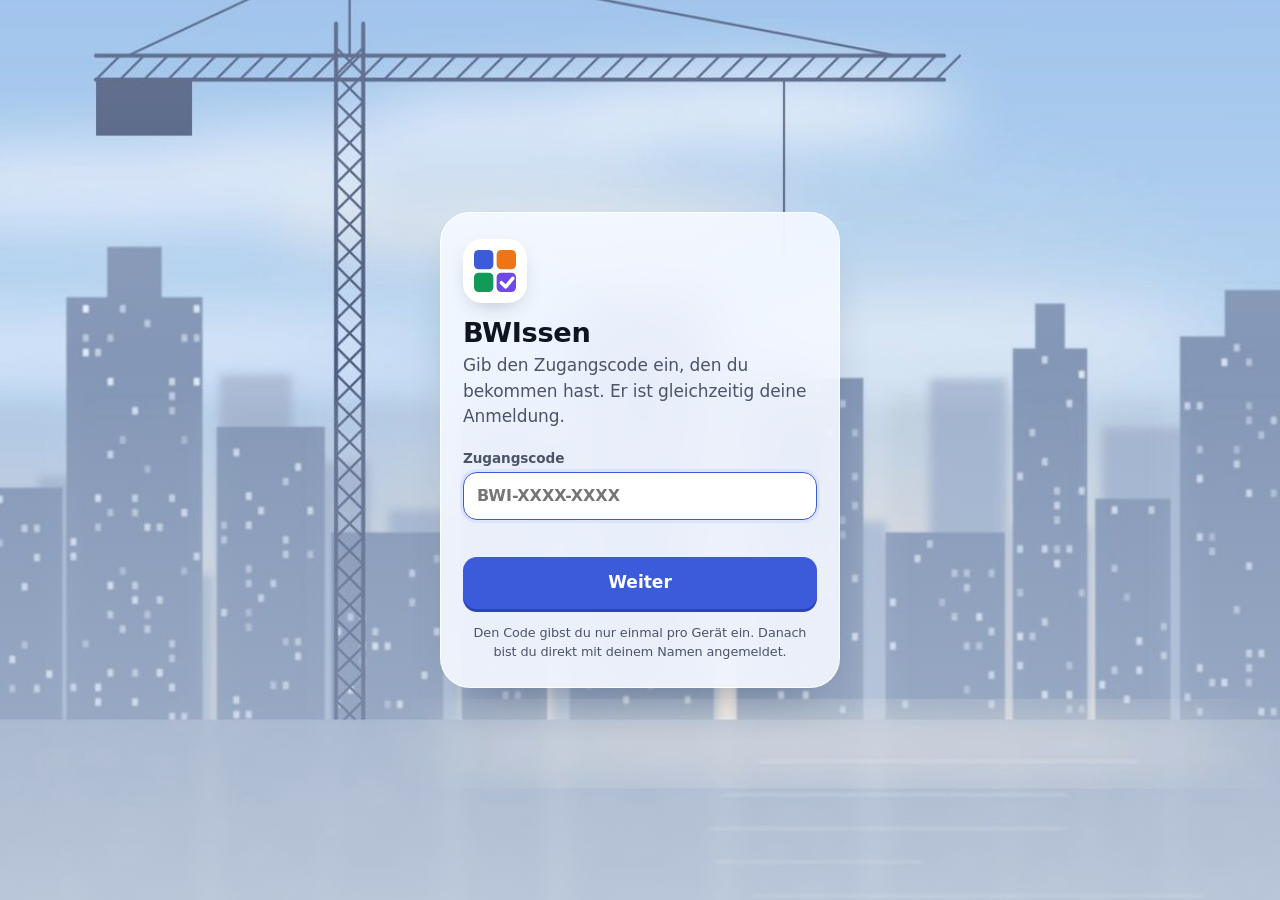
==== index.html @ 4d735c04 "Fächer zoomen beim Antippen aus der Kachel auf, wie eine iPhone-App Co-Authored-By: Claude Opus 5.5 " ====
<!doctype html>
<html lang="de">
<head>
<meta charset="utf-8">
<meta name="viewport" content="width=device-width, initial-scale=1, maximum-scale=1, user-scalable=no, viewport-fit=cover">
<meta name="theme-color" content="#ffffff">
<meta name="apple-mobile-web-app-capable" content="yes">
<meta name="apple-mobile-web-app-status-bar-style" content="black-translucent">
<meta name="apple-mobile-web-app-title" content="BWIssen">
<script>window.BW_GATE=true</script>
<link rel="icon" href="logo.svg" type="image/svg+xml">
<link rel="apple-touch-icon" href="apple-touch-icon.png">
<style>:root{padding-top:env(safe-area-inset-top,0px);padding-bottom:env(safe-area-inset-bottom,0px)}[hidden]{display:none!important}img{max-width:100%}</style>
<title>BWIssen</title>
<meta name="claude:viewport-fit-sides" content="cover">
<link rel="preconnect" href="https://fonts.googleapis.com">
<link rel="stylesheet" href="https://fonts.googleapis.com/css2?family=Lexend:wght@500;600;700&family=Nunito+Sans:opsz,wght@6..12,400;6..12,700;6..12,800&display=swap">
<script>(function(){var sy=0,sx=0;function sc(t){for(;t&&t!==document.body&&t!==document.documentElement;t=t.parentElement){if(t.nodeType!==1)continue;var o=getComputedStyle(t).overflowY;if((o==="auto"||o==="scroll")&&t.scrollHeight>t.clientHeight+1)return true}return false}document.addEventListener("touchstart",function(e){if(e.touches.length===1){sy=e.touches[0].clientY;sx=e.touches[0].clientX}},{passive:true});document.addEventListener("touchmove",function(e){if(e.touches.length!==1||sc(e.target))return;var dy=e.touches[0].clientY-sy,dx=e.touches[0].clientX-sx;if(Math.abs(dx)>Math.abs(dy))return;var se=document.scrollingElement||document.documentElement,y=se.scrollTop;if((y<=0&&dy>0)||(y+innerHeight>=se.scrollHeight-1&&dy<0))e.preventDefault()},{passive:false})})();</script><style>
/* Layout: eine ruhige Startseite mit vier großen Modul-Kacheln (2×2). Ein Tipp öffnet das Modul bildschirmfüllend.
   Gleiches Design wie das Buchführungs-Modul: bewusst nur hell, weißer Grund, jede Kachel eine eigene Farbe. */
:root{
  color-scheme:light;
  --bg:#ffffff; --bg2:#f4f7fc; --ink:#1b2333; --muted:#5d6779; --line:#e2e8f1;
  --brand:#3b5bdb; --flame:#f76707;
  --f-display:-apple-system,BlinkMacSystemFont,"SF Pro Display","Segoe UI",system-ui,sans-serif;
  --f-body:-apple-system,BlinkMacSystemFont,"SF Pro Text","Segoe UI",system-ui,sans-serif;
}
*{box-sizing:border-box}
[hidden]{display:none!important}
html,body{background:var(--bg);color:var(--ink)}
body{font-family:var(--f-body);font-size:17px;line-height:1.5;margin:0}
.wrap{max-width:760px;margin:0 auto;padding-left:max(16px,env(safe-area-inset-left,0px));padding-right:max(16px,env(safe-area-inset-right,0px));padding-block:28px 56px}
h1{font-family:var(--f-display);font-weight:700;font-size:clamp(1.7rem,5vw,2.3rem);line-height:1.15;margin:0;text-wrap:balance;letter-spacing:-.01em}
svg.i{fill:none;stroke:currentColor;stroke-width:2;stroke-linecap:round;stroke-linejoin:round}
:focus-visible{outline:3px solid var(--brand);outline-offset:3px}

.top{display:flex;align-items:center;justify-content:space-between;gap:12px;margin-bottom:22px}
.logo{display:flex;align-items:center;gap:10px;font-family:var(--f-display);font-weight:600;font-size:1rem}
.logo .mk{width:32px;height:32px;flex:none}
button.streak{border:0;font:inherit;cursor:pointer}.streak{display:flex;align-items:center;gap:6px;background:#fff4e6;color:#b34700;border-radius:999px;padding:6px 12px 6px 9px;font-weight:800;font-size:.9rem;white-space:nowrap}
.streak svg{width:18px;height:18px;color:var(--flame)}
.hello{margin-bottom:16px}
.chip.go{background:var(--c);color:#fff;border-color:var(--c)}
.sync{margin-top:8px;color:var(--muted);font-size:.82rem;text-align:center}
.exam{display:block;font-size:.78rem;font-weight:800;color:color-mix(in srgb,var(--c) 70%,#000);margin-top:6px}
.hello p{color:var(--muted);margin:.4rem 0 0}

/* Countdown auf den Fach-Kacheln */
.t-top{display:flex;align-items:flex-start;justify-content:space-between;gap:8px}
.cd{display:flex;flex-direction:column;align-items:center;justify-content:center;min-width:64px;padding:7px 8px 6px;border-radius:16px;
  background:color-mix(in srgb,var(--c) 16%,#fff);color:color-mix(in srgb,var(--c) 78%,#000);border:1.5px solid color-mix(in srgb,var(--c) 30%,#fff);line-height:1;position:relative;overflow:hidden}
.cd b{font-family:var(--f-display);font-size:1.35rem;font-weight:700}
.cd small{font-size:.62rem;font-weight:800;letter-spacing:.05em;text-transform:uppercase;margin-top:2px;color:inherit}
.cd .tk{font-variant-numeric:tabular-nums;font-size:.72rem;font-weight:800;margin-top:5px;padding-top:4px;border-top:1px dashed color-mix(in srgb,var(--c) 35%,#fff);width:100%;text-align:center}
.cd i{position:absolute;left:0;bottom:0;height:3px;background:var(--c);opacity:.7;transition:width 1s linear}
.tile.soon .cd{filter:saturate(.6)}
.pp-tk{display:inline-block;margin-top:6px;font-variant-numeric:tabular-nums;font-weight:800;font-size:.85rem;color:color-mix(in srgb,var(--c) 75%,#000);background:#fff;border-radius:99px;padding:3px 10px}
@media (max-width:380px){.cd{min-width:56px;padding:6px}.cd b{font-size:1.15rem}}
/* Bibo-Sprechblase */
#bibo-tip{max-width:210px;border-radius:18px 18px 4px 18px;padding:10px 14px;font-weight:700;line-height:1.35;cursor:pointer}
#bibo-tip::after{content:"";position:absolute;right:-8px;bottom:10px;border:8px solid transparent;border-left-color:#fff;border-right:0}
#bibo-tip::before{content:"";position:absolute;right:-10px;bottom:9px;border:9px solid transparent;border-left-color:#d9cffd;border-right:0}
/* Prüfungsplan */
.pp{margin:0}
.hello .semr{display:flex;flex-wrap:wrap;gap:8px;align-items:center}
.hello .semb.ptb{color:#c92a2a;border-color:#ffc9c9;background:#fff5f5}.hello .semb.ptb svg{width:16px;height:16px;fill:none;stroke:currentColor;stroke-width:2.2;stroke-linecap:round;stroke-linejoin:round}
.pp-h{display:flex;align-items:baseline;justify-content:space-between;gap:8px;flex-wrap:wrap;margin-bottom:12px}
.pp-h h2{font-family:var(--f-display);font-weight:600;font-size:1.15rem;margin:0}
.pp-h span{font-size:.8rem;font-weight:800;color:var(--muted)}
.pp-next{--c:#e03131;display:flex;align-items:center;gap:14px;border:0;width:100%;font:inherit;color:inherit;text-align:left;cursor:pointer;border-radius:18px;padding:14px;
  background:linear-gradient(135deg,color-mix(in srgb,var(--c) 14%,#fff),color-mix(in srgb,var(--c) 5%,#fff));margin-bottom:10px;transition:transform .15s}
.pp-next:active{transform:scale(.99)}
.pp-cd{flex:none;width:76px;height:76px;border-radius:20px;background:var(--c);color:#fff;display:grid;place-items:center;text-align:center;box-shadow:0 8px 18px -10px var(--c);line-height:1}
.pp-cd b{display:block;font-family:var(--f-display);font-size:2rem;font-weight:700}
.pp-cd small{display:block;font-size:.68rem;font-weight:800;letter-spacing:.04em;text-transform:uppercase;margin-top:3px;opacity:.9}
.pp-next .t small{display:block;font-size:.72rem;font-weight:800;letter-spacing:.05em;text-transform:uppercase;color:color-mix(in srgb,var(--c) 75%,#000)}
.pp-next .t b{display:block;font-family:var(--f-display);font-weight:600;font-size:1.08rem;line-height:1.25;margin:2px 0}
.pp-next .t span{font-size:.85rem;color:var(--muted);font-weight:600}
.pp-l{list-style:none;margin:0;padding:0;display:grid;gap:6px}
.pp-r{--c:#64748b;display:flex;align-items:center;gap:12px;width:100%;border:0;background:none;font:inherit;color:inherit;text-align:left;padding:8px 6px;border-radius:14px;cursor:pointer}
.pp-r:hover{background:var(--bg2)}.pp-r[disabled]{cursor:default}.pp-r[disabled]:hover{background:none}
.pp-d{flex:none;width:46px;border-radius:12px;overflow:hidden;text-align:center;border:1.5px solid color-mix(in srgb,var(--c) 35%,#fff);background:#fff;line-height:1.05}
.pp-d small{display:block;background:var(--c);color:#fff;font-size:.62rem;font-weight:800;padding:2px 0;text-transform:uppercase}
.pp-d b{display:block;font-size:1.1rem;font-weight:800;padding:3px 0 4px}
.pp-r .t{flex:1;min-width:0}
.pp-r .t b{display:block;font-weight:700;font-size:.93rem;line-height:1.25}
.pp-r .t span{font-size:.78rem;color:var(--muted);font-weight:600}
.pp-in{flex:none;font-size:.75rem;font-weight:800;color:color-mix(in srgb,var(--c) 75%,#000);background:color-mix(in srgb,var(--c) 12%,#fff);border-radius:99px;padding:3px 9px}
.pp-r.past{opacity:.5}.pp-r.past .pp-in{background:var(--bg2);color:var(--muted)}
.pp-o{margin:10px 0 0;padding-top:10px;border-top:1.5px dashed var(--line);font-size:.8rem;color:var(--muted)}
.pp-o b{color:var(--ink)}
.pp-x{display:block;margin:8px auto 0;border:0;background:none;font:inherit;font-size:.8rem;font-weight:800;color:var(--brand);cursor:pointer;padding:4px 8px}


.grid{display:grid;grid-template-columns:repeat(2,minmax(0,1fr));gap:14px}
.tile{--c:var(--brand);position:relative;display:flex;flex-direction:column;gap:12px;text-align:left;border:0;cursor:pointer;font:inherit;color:inherit;
  background:color-mix(in srgb,var(--c) 9%,#fff);border-radius:24px;padding:18px;min-height:190px;
  box-shadow:0 2px 0 color-mix(in srgb,var(--c) 22%,#fff);transition:transform .15s ease,box-shadow .15s ease}
.tile:hover{transform:translateY(-2px);box-shadow:0 6px 18px -8px color-mix(in srgb,var(--c) 60%,#fff)}
.tile:active{transform:translateY(0)}
.tile .ico{width:56px;height:56px;border-radius:17px;background:var(--c);color:#fff;display:grid;place-items:center;box-shadow:0 6px 14px -8px var(--c)}
.tile .ico svg{width:30px;height:30px}
.tile .ico.logo{background:none!important;border:0!important;padding:0}.tile .ico.logo svg{width:100%;height:100%}.tile.soon .ico.logo{opacity:.55;filter:saturate(.6);box-shadow:none}
.tile b{font-family:var(--f-display);font-weight:600;font-size:1.2rem;line-height:1.2;display:block}
.tile small{display:block;color:var(--muted);font-size:.85rem;margin-top:2px}
.tile .foot{margin-top:auto}
.tile .foot,.bar{display:block}
.bar{height:8px;border-radius:99px;background:color-mix(in srgb,var(--c) 18%,#fff);overflow:hidden}
.bar i{display:block;height:100%;width:0;border-radius:99px;background:var(--c);transition:width .6s ease}
.pct{display:flex;justify-content:space-between;font-size:.8rem;font-weight:800;color:color-mix(in srgb,var(--c) 70%,#000);margin-top:6px}
.chip{display:inline-block;font-size:.78rem;font-weight:800;border-radius:999px;padding:3px 10px;background:#fff;color:var(--muted);border:1.5px solid var(--line)}
.tile.soon{background:var(--bg2);box-shadow:none;border:2px dashed var(--line);cursor:default}
.tile.soon:hover{transform:none;box-shadow:none}
.tile.soon .ico{background:#fff;color:#9aa3b5;box-shadow:none;border:2px dashed var(--line)}
.tile.wait .ico{opacity:.9}

.fbk{display:flex;align-items:center;gap:12px;width:100%;margin-top:22px;border:1.5px dashed var(--line);background:var(--bg2);border-radius:18px;padding:13px 15px;font:inherit;color:var(--ink);text-align:left;cursor:pointer;transition:border-color .2s,transform .2s}
.fbk:hover{border-color:var(--brand)}.fbk:active{transform:scale(.99)}
.fbk .ic{width:38px;height:38px;border-radius:12px;background:#fff;color:var(--brand);display:grid;place-items:center;flex:none}
.fbk .ic svg{width:20px;height:20px}
.fbk b{display:block;font-weight:800;font-size:.98rem}.fbk small{display:block;line-height:1.35;color:var(--muted);font-size:.86rem}
.fb-f{display:grid;gap:12px}.fb-f label{display:grid;gap:5px;font-weight:700;font-size:.9rem;color:var(--muted)}
.fb-f select,.fb-f textarea{font:inherit;font-size:16px;border:1.5px solid var(--line);border-radius:14px;padding:11px 13px;background:#fff;color:var(--ink);width:100%}
.fb-f textarea{min-height:130px;resize:vertical}
.fb-go{display:block;text-align:center;text-decoration:none;border:0;border-radius:14px;background:var(--brand);color:#fff;font:inherit;font-weight:800;padding:13px;cursor:pointer}
.fb-go[aria-disabled="true"]{opacity:.45;pointer-events:none}
.note{margin-top:22px;color:var(--muted);font-size:.9rem;text-align:center}

/* Modul-Ansicht */
#frame{position:fixed;inset:0;z-index:20;background:var(--bg);padding-top:0}
/* Einstellungen */
.topr{display:flex;align-items:center;gap:8px}
.gear{width:38px;height:38px;border-radius:12px;border:1.5px solid var(--line);background:#fff;display:grid;place-items:center;cursor:pointer;color:var(--ink);flex:none}
.gear svg{width:20px;height:20px}
#set,#fb,#cal,#sem,#pt,#hs{position:fixed;inset:0;z-index:30;background:rgba(27,35,51,.4);display:flex;align-items:flex-end;justify-content:center}
.sheet{background:#fff;width:100%;max-width:560px;max-height:88%;overflow:auto;border-radius:26px 26px 0 0;padding:18px 20px calc(24px + env(safe-area-inset-bottom,0px))}
@media (min-width:640px){#set,#fb,#cal,#sem,#pt,#hs{align-items:center}.sheet{border-radius:26px}}
.sheet-h{display:flex;align-items:center;justify-content:space-between;position:sticky;top:-18px;z-index:3;background:#fff;margin:-18px -20px 0;padding:16px 20px 10px;border-bottom:1px solid transparent;flex:none}
.sheet-h.stuck{border-bottom-color:var(--line)}
.sheet h2{font-family:var(--f-display);font-size:1.3rem;margin:0}
.sheet h3{font-family:var(--f-display);font-size:1rem;margin:20px 0 6px}
.hint{color:var(--muted);font-size:.88rem;margin:0 0 10px}
.seg{display:grid;grid-template-columns:1fr 1fr;gap:4px;background:var(--bg2);border-radius:14px;padding:4px}
.seg button{border:0;background:none;font:inherit;font-weight:800;border-radius:11px;padding:9px;cursor:pointer;color:var(--muted)}
.seg button[aria-pressed="true"]{background:#fff;color:var(--ink);box-shadow:0 1px 4px rgba(27,35,51,.15)}
.srow{display:flex;align-items:center;gap:10px;background:var(--bg2);border-radius:14px;padding:10px 12px;margin-bottom:8px}
.srow b{flex:1;min-width:0}
.sbtn{border:1.5px solid var(--line);background:#fff;border-radius:11px;font:inherit;font-weight:800;font-size:.9rem;padding:7px 12px;cursor:pointer;color:var(--ink)}
.sbtn.red{background:#dc2626;border-color:#dc2626;color:#fff}
.sbtn.redo{color:#dc2626;border-color:#dc2626;background:#fff5f5}
.sbtn.wide{width:100%;padding:11px}
.sconf{background:#fde4e4;border-radius:14px;padding:12px;margin-bottom:8px;animation:rise .25s ease}
.sconf p{margin:0 0 10px;font-weight:700}
.sconf .row{display:flex;gap:8px;flex-wrap:wrap}
.sdone{background:#dcf5e4;border-radius:14px;padding:10px 12px;font-weight:700;margin-bottom:8px;animation:rise .25s ease}
@keyframes sheetUp{from{transform:translateY(40px);opacity:0}to{transform:none;opacity:1}}
#set:not([hidden]),#fb:not([hidden]),#cal:not([hidden]),#sem:not([hidden]){animation:rise .2s ease}
#set:not([hidden]) .sheet,#fb:not([hidden]) .sheet,#cal:not([hidden]) .sheet,#sem:not([hidden]) .sheet{animation:sheetUp .32s cubic-bezier(.2,.8,.2,1)}
/* Dunkel: die ganze App (auch das geöffnete Fach) wird umgekehrt, Farbtöne bleiben erhalten */
/* Dunkelmodus: jedes Fach stellt sich selbst um (Glas-Schicht in modul-*.html) */
/* Anmeldung mit Profil */
#gate{position:fixed;inset:0;z-index:41;background:linear-gradient(160deg,#eef3ff 0%,#fff 45%,#fff4ea 100%);overflow:auto;display:flex;padding:24px 16px}
.adm{background:var(--bg2);border-radius:16px;padding:12px 14px}.adm p{margin:0 0 8px;font-size:.92rem}.adm .st{font-weight:800}.adm .st.on{color:#15803d}.adm .st.off{color:#dc2626}
.adm pre{white-space:pre-wrap;word-break:break-all;background:#fff;border:1.5px solid var(--line);border-radius:10px;padding:8px 10px;font-size:.78rem;margin:6px 0}
.adm .code{font-family:ui-monospace,Menlo,monospace;font-size:1.15rem;font-weight:800;letter-spacing:.04em;background:#fff;border-radius:10px;padding:6px 10px;display:inline-block;margin:4px 0}
.adm .ad-l{list-style:none;margin:10px 0 0;padding:0;display:grid;gap:8px}.ad-it{display:flex;flex-wrap:wrap;align-items:center;gap:8px;background:#fff;border:1.5px solid var(--line);border-radius:12px;padding:8px 10px}
.ad-it.off{opacity:.7}.ad-n{flex:1;min-width:140px}.ad-n b{display:block}.ad-n small{color:var(--muted);font-size:.8rem}.ad-c{font-family:ui-monospace,Menlo,monospace;font-weight:700;color:var(--ink)}
.ad-st{font-size:.78rem;font-weight:800;border-radius:99px;padding:3px 9px}.ad-st.on{background:#dcf5e4;color:#15803d}.ad-st.off{background:#fde4e4;color:#dc2626}.ad-b{display:flex;gap:6px}
.ad-msg{font-size:.85rem;color:var(--muted)}.ad-new{background:#fff;border-radius:12px;padding:8px 12px;margin-top:8px;border:1.5px solid #15803d}.adm input{font:inherit;border:1.5px solid var(--line);border-radius:10px;padding:7px 10px}
.ad-setup ol{margin-bottom:6px}
.adm ol{margin:6px 0 0;padding-left:1.2rem;font-size:.9rem}.adm .row{display:flex;flex-wrap:wrap;gap:8px;margin-top:8px}
#login{position:fixed;inset:0;z-index:40;background:linear-gradient(160deg,#eef3ff 0%,#fff 45%,#fff4ea 100%);overflow:auto;display:flex;padding:24px max(16px,env(safe-area-inset-left,0px)) 24px max(16px,env(safe-area-inset-right,0px))}
.lg-card{margin:auto;width:100%;max-width:400px;background:#fff;border-radius:28px;padding:26px 22px;box-shadow:0 24px 50px -28px rgba(27,35,51,.45);animation:pop .4s cubic-bezier(.2,.8,.2,1)}
.lg-logo{width:64px;height:64px;border-radius:19px;background:#fff;display:grid;place-items:center;margin-bottom:14px;box-shadow:0 8px 22px -10px rgba(27,35,51,.35)}
.lg-logo .mk{width:42px;height:42px}
.lg-card h1{font-size:1.7rem}
.lg-card .sub{color:var(--muted);margin:.3rem 0 18px}
.lg-card .seg{margin-bottom:16px}
.lg-who{display:flex;flex-wrap:wrap;gap:6px;margin-bottom:12px}
.lg-who button{display:flex;align-items:center;gap:7px;border:1.5px solid var(--line);background:#fff;border-radius:999px;padding:4px 12px 4px 4px;font:inherit;font-weight:800;font-size:.9rem;cursor:pointer;color:var(--ink)}
.lg-who button[aria-pressed="true"]{border-color:var(--brand);background:#eef2ff}
.av{width:26px;height:26px;border-radius:50%;display:grid;place-items:center;color:#fff;font-weight:800;font-size:.8rem;flex:none}
.lg-f{display:grid;gap:10px}
.lg-f label{font-size:.85rem;font-weight:800;color:var(--muted);display:grid;gap:4px}
.lg-f input[type=text],.lg-f input[type=password]{font:inherit;font-size:16px;border:1.5px solid var(--line);border-radius:14px;padding:11px 13px;background:#fff;color:var(--ink);width:100%}
.lg-f input:focus{outline:none;border-color:var(--brand);box-shadow:0 0 0 3px #dbe4ff}
.lg-chk{display:flex!important;grid-template-columns:none!important;align-items:center;gap:8px;font-weight:700!important;color:var(--ink)!important}
.lg-chk input{width:20px;height:20px;accent-color:var(--brand)}
.lg-err{min-height:1.2em;color:#dc2626;font-weight:700;font-size:.9rem}
.lg-go{border:0;border-radius:14px;background:var(--brand);color:#fff;font:inherit;font-weight:800;padding:13px;cursor:pointer;box-shadow:0 3px 0 #2b45b8}
.lg-go:disabled{opacity:.6}
.lg-note{color:var(--muted);font-size:.8rem;margin:14px 0 0;text-align:center}
.me{display:flex;align-items:center;gap:6px;border:1.5px solid var(--line);background:#fff;border-radius:999px;padding:3px 10px 3px 3px;font:inherit;font-weight:800;font-size:.88rem;cursor:pointer;color:var(--ink);max-width:140px}
.me span:last-child{overflow:hidden;text-overflow:ellipsis;white-space:nowrap}
@media (max-width:400px){.me span:last-child{display:none}.me{padding:3px}}
.sme{display:flex;align-items:center;gap:10px;background:var(--bg2);border-radius:14px;padding:10px 12px;margin-top:14px}
.sme .av{width:34px;height:34px;font-size:1rem}
.sme b{flex:1;min-width:0}
/* Begrüßung wie beim Einrichten eines iPhones */
#hello{position:fixed;inset:0;z-index:50;background:#fff;display:grid;place-items:center;text-align:center;padding:24px;cursor:pointer;overflow:hidden}
#hello.go{animation:helloOut .55s cubic-bezier(.5,0,.8,.3) forwards}
#hello.go .hl-w{animation:hlShrink .55s cubic-bezier(.5,0,.8,.3) forwards}
.hl-w{font-family:var(--f-display);font-weight:700;line-height:1.05;letter-spacing:-.02em;display:flex;flex-direction:column;align-items:center}
.hl-logo{width:clamp(110px,30vw,170px);height:auto;overflow:visible;animation:hlLogo .9s 1.55s cubic-bezier(.2,.8,.2,1) both}
.hl-logo rect{transform-box:fill-box;transform-origin:center;animation:hlTile .5s cubic-bezier(.3,1.6,.5,1) both}
.hl-logo rect:nth-of-type(2){animation-delay:.1s}.hl-logo rect:nth-of-type(3){animation-delay:.2s}.hl-logo rect:nth-of-type(4){animation:hlTile .5s .3s cubic-bezier(.3,1.6,.5,1) both,hlPop .45s 1.15s cubic-bezier(.3,1.8,.5,1)}
.hl-logo path{stroke-dasharray:200;stroke-dashoffset:200;animation:hlCheck .45s .8s cubic-bezier(.6,0,.3,1) forwards}
.hl-bw{display:block;margin-top:14px;font-size:clamp(1.4rem,6vw,2.2rem);color:var(--ink);animation:hlIn .6s .45s cubic-bezier(.2,.8,.2,1) both,hlAway .4s 1.5s ease forwards}
.hl-t{display:flex;flex-direction:column;align-items:center;margin-top:0}
.hl-a{display:block;font-size:clamp(2.4rem,12.5vw,7rem);background:linear-gradient(90deg,#3b5bdb,#7048e8,#e11d74,#ee7418,#139a58,#3b5bdb);background-size:300% 100%;-webkit-background-clip:text;background-clip:text;color:transparent;animation:hlIn .8s 1.75s cubic-bezier(.2,.8,.2,1) both,hlFlow 4s linear infinite}
.hl-n{display:block;font-size:clamp(2rem,9vw,4rem);color:var(--ink);margin-top:6px;animation:hlIn .8s 2s cubic-bezier(.2,.8,.2,1) both}
.hl-s{display:block;margin-top:18px;color:var(--muted);font-family:var(--f-body);font-weight:700;font-size:1rem;letter-spacing:0;animation:hlIn .7s 2.3s ease both}
@keyframes hlTile{from{transform:scale(0);opacity:0}to{transform:none;opacity:1}}
@keyframes hlCheck{to{stroke-dashoffset:0}}
@keyframes hlPop{50%{transform:scale(1.18)}}
@keyframes hlLogo{to{transform:scale(.62) translateY(-8%)}}
@keyframes hlAway{to{opacity:0;transform:translateY(-6px);height:0;margin:0}}
@keyframes hlShrink{to{transform:scale(.35);opacity:0}}
@keyframes hlIn{from{opacity:0;transform:translateY(18px) scale(.96);filter:blur(10px)}to{opacity:1;transform:none;filter:blur(0)}}
@keyframes hlFlow{to{background-position:300% 0}}
@keyframes helloOut{60%{opacity:1}to{opacity:0}}
@media (prefers-reduced-motion:reduce){.hl-a,.hl-n,.hl-s,.hl-bw,.hl-logo,.hl-logo rect,.hl-logo path,#hello.go,#hello.go .hl-w{animation:none!important}.hl-logo path{stroke-dashoffset:0}.hl-bw{display:none}}
/* Übergänge */
@keyframes slideIn{from{transform:translateX(100%)}to{transform:none}}
@keyframes slideOut{from{transform:none}to{transform:translateX(100%)}}
@keyframes rise{from{opacity:0;transform:translateY(14px)}to{opacity:1;transform:none}}
@keyframes pop{from{opacity:0;transform:scale(.94)}to{opacity:1;transform:none}}
#frame{box-shadow:-20px 0 40px -20px rgba(27,35,51,.35)}
#frame.in{animation:slideIn .38s cubic-bezier(.2,.8,.2,1)}
#frame.out{animation:slideOut .3s cubic-bezier(.4,0,.8,.4) forwards}
.wrap.behind{transition:transform .38s cubic-bezier(.2,.8,.2,1),opacity .38s;transform:translateX(-12%);opacity:.6}
.wrap{transition:transform .3s ease,opacity .3s}
.grid .tile{animation:rise .45s cubic-bezier(.2,.8,.2,1) both}
.grid .tile:nth-child(2){animation-delay:.05s}.grid .tile:nth-child(3){animation-delay:.1s}.grid .tile:nth-child(4){animation-delay:.15s}
.tile:active{transform:scale(.97)!important}
#wait:not([hidden]){animation:rise .2s ease}
#wait:not([hidden]) .card{animation:pop .28s cubic-bezier(.2,.8,.2,1)}
@media (prefers-reduced-motion:reduce){#frame.in,#frame.out,.grid .tile,#wait .card{animation:none!important}.wrap.behind{transform:none}}
#frame iframe{border:0;width:100%;height:100%;display:block;background:var(--bg)}
#wait{position:fixed;inset:0;z-index:21;background:rgba(27,35,51,.35);display:grid;place-items:center;padding:16px}
#wait .card{background:#fff;border-radius:24px;padding:22px;max-width:380px;width:100%;box-shadow:0 20px 40px -20px rgba(0,0,0,.4)}
#wait .card h2{font-family:var(--f-display);font-size:1.25rem;margin:0 0 6px}
#wait .card p{margin:0 0 16px;color:var(--muted)}
#wait button{border:0;border-radius:14px;background:var(--brand);color:#fff;font:inherit;font-weight:800;padding:10px 18px;cursor:pointer}

@media (max-width:380px){.tile{padding:14px;min-height:176px}.tile .ico{width:48px;height:48px}.tile b{font-size:1.05rem}}
@media (prefers-reduced-motion:reduce){.tile,.bar i{transition:none}}

/* Lernkalender */
.cal-st{display:grid;grid-template-columns:repeat(3,1fr);gap:8px;margin:4px 0 14px}.cal-st div{background:#fff4e6;border-radius:14px;padding:10px;text-align:center}.cal-st b{display:block;font-size:1.35rem;font-family:var(--f-display);color:#b34700}.cal-st span{font-size:.78rem;color:var(--muted);font-weight:700}
.cal-h{display:flex;align-items:center;justify-content:space-between;margin-bottom:8px}.cal-h b{font-family:var(--f-display);font-size:1.1rem}
.cal-g{display:grid;grid-template-columns:repeat(7,1fr);gap:5px;text-align:center}.cal-g .wd{font-size:.72rem;font-weight:800;color:var(--muted);padding-bottom:2px}
.cal-g .d{aspect-ratio:1;border-radius:12px;display:grid;place-items:center;font-weight:800;font-size:.9rem;background:var(--bg2);color:var(--muted);position:relative}
.cal-g .d.on{background:linear-gradient(160deg,#ffb15c,#ee7418);color:#fff}.cal-g .d.miss{background:#fde4e4;color:#dc2626}.cal-g .d.fut{background:transparent;color:#c3cad6}
.cal-g .d.today{box-shadow:0 0 0 2.5px var(--ink) inset}.cal-g .d.on.today{box-shadow:0 0 0 2.5px #7a2e00 inset}
.cal-lg{display:flex;flex-wrap:wrap;gap:12px;margin-top:12px;font-size:.82rem;color:var(--muted);font-weight:700}.cal-lg i{display:inline-block;width:12px;height:12px;border-radius:4px;vertical-align:-1px;margin-right:5px}
/* Semester */
.hello .semb{display:inline-flex;align-items:center;gap:6px;border:1.5px solid var(--line);background:#fff;border-radius:999px;padding:5px 12px;font:inherit;font-weight:800;color:var(--muted);cursor:pointer;margin-top:6px}
.hello .semb svg{width:16px;height:16px;fill:none;stroke:currentColor;stroke-width:2.4;stroke-linecap:round;stroke-linejoin:round}
.sem-l{list-style:none;margin:0;padding:0;display:grid;gap:8px}.sem-l li{display:flex;align-items:center;gap:10px;border:1.5px solid var(--line);border-radius:14px;padding:11px 14px}
.sem-l li.cur{border-color:#3b5bdb;background:#eef2ff}.sem-l li.soon{opacity:.6;background:var(--bg2)}.sem-l li b{flex:1}.sem-l small{font-weight:800;font-size:.78rem;color:var(--muted)}.sem-l li.cur small{color:#3b5bdb}
.sem-l .fx{display:block;font-weight:600;font-size:.8rem;color:var(--muted)}

/* Maskottchen Bibo */
#bibo-btn{position:fixed;right:max(16px,env(safe-area-inset-right,0px));bottom:calc(16px + env(safe-area-inset-bottom,0px));z-index:15;width:68px;height:68px;border:0;background:none;padding:0;cursor:pointer;animation:biboBob 3s ease-in-out infinite;filter:drop-shadow(0 8px 12px rgba(112,72,232,.35))}
#bibo-btn .bibo{width:100%;height:100%}
.bibo .eyes{transform-origin:50% 50%;transform-box:fill-box;animation:biboBlink 5s infinite}
@keyframes biboBob{50%{transform:translateY(-6px)}}
@keyframes biboBlink{0%,92%,100%{transform:scaleY(1)}95%{transform:scaleY(.1)}}
#bibo-tip{position:fixed;right:92px;bottom:calc(34px + env(safe-area-inset-bottom,0px));z-index:15;background:#fff;border:1.5px solid #d9cffd;border-radius:16px 16px 4px 16px;padding:8px 12px;font-weight:800;font-size:.85rem;color:#5b3cc4;box-shadow:0 6px 16px -8px rgba(112,72,232,.5);animation:rise .3s ease}
#bibo{position:fixed;inset:0;z-index:30;background:rgba(27,35,51,.4);display:flex;align-items:flex-end;justify-content:center}
@media (min-width:640px){#bibo{align-items:center}}
#bibo .sheet{display:flex;flex-direction:column;height:min(640px,86vh);padding-bottom:calc(14px + env(safe-area-inset-bottom,0px))}
#bibo:not([hidden]){animation:rise .2s ease}#bibo:not([hidden]) .sheet{animation:sheetUp .32s cubic-bezier(.2,.8,.2,1)}
.bb-h{display:flex;align-items:center;gap:10px}.bb-h .bibo{width:44px;height:44px}.bb-h h2{margin:0;flex:1}.bb-h small{display:block;font-family:var(--f-body);font-weight:700;font-size:.78rem;color:var(--muted)}
.bb-log{flex:1;overflow:auto;display:flex;flex-direction:column;gap:10px;padding:14px 2px}
.bb-m{max-width:86%;padding:10px 13px;border-radius:18px;font-size:.95rem;line-height:1.45;animation:rise .25s ease}
.bb-m.bot{background:#f1edff;border-bottom-left-radius:6px;align-self:flex-start}.bb-m.me{background:#7048e8;color:#fff;border-bottom-right-radius:6px;align-self:flex-end}
.bb-m b.t{display:block;font-family:var(--f-display);font-size:1.02rem;margin-bottom:2px}.bb-m .fa{display:inline-block;font-size:.72rem;font-weight:800;color:#7048e8;background:#fff;border-radius:99px;padding:2px 8px;margin-bottom:6px}
.bb-m .go{display:inline-block;margin-top:8px;font-weight:800;color:#7048e8;text-decoration:none;background:#fff;border-radius:99px;padding:5px 11px;border:1.5px solid #d9cffd;cursor:pointer;font:inherit;font-size:.85rem}
.bb-chips{display:flex;flex-wrap:wrap;gap:6px;margin-top:2px}.bb-chips button{border:1.5px solid #d9cffd;background:#fff;color:#5b3cc4;border-radius:99px;padding:6px 11px;font:inherit;font-weight:800;font-size:.82rem;cursor:pointer}
.bb-f{display:flex;gap:8px;padding-top:8px;border-top:1px solid var(--line)}.bb-f input{flex:1;min-width:0;font:inherit;border:1.5px solid var(--line);border-radius:14px;padding:10px 12px}
.bb-f button{border:0;background:#7048e8;color:#fff;border-radius:14px;padding:0 16px;font:inherit;font-weight:800;cursor:pointer}
.bb-typing{display:inline-flex;gap:4px}.bb-typing i{width:7px;height:7px;border-radius:50%;background:#a996f3;animation:biboDot 1s infinite}.bb-typing i:nth-child(2){animation-delay:.15s}.bb-typing i:nth-child(3){animation-delay:.3s}
@keyframes biboDot{50%{transform:translateY(-4px);opacity:.5}}
@media (prefers-reduced-motion:reduce){#bibo-btn,.bibo .eyes{animation:none}}

/* Erstes Öffnen: Gerät wählen und als App speichern */
#hs .sheet{height:auto;max-height:min(720px,92vh)}
.hs-v[hidden]{display:none!important}
.hs-v{display:flex;flex-direction:column;gap:14px;animation:hsIn .28s ease}
@keyframes hsIn{from{opacity:0;transform:translateX(14px)}to{opacity:1;transform:none}}
.hs-lead{margin:2px 0 0;color:var(--muted);line-height:1.5;font-size:.95rem}
.hs-pick{display:grid;grid-template-columns:1fr 1fr;gap:12px;margin-top:12px}
.hs-dev{position:relative;font:inherit;color:var(--ink);background:var(--bg2);border:2px solid transparent;border-radius:22px;padding:20px 12px 16px;display:flex;flex-direction:column;align-items:center;gap:10px;cursor:pointer;transition:transform .15s,border-color .2s,background .2s}
.hs-dev:hover,.hs-dev:focus-visible{transform:translateY(-2px);border-color:var(--hc);background:#fff;outline:none}
.hs-dev .hi{width:64px;height:64px;border-radius:20px;display:grid;place-items:center;background:var(--hc);color:#fff;box-shadow:0 10px 22px -12px var(--hc)}
.hs-dev .hi svg{width:34px;height:34px;fill:none;stroke:currentColor;stroke-width:1.8;stroke-linecap:round;stroke-linejoin:round}
.hs-dev b{font-family:var(--f-display);font-weight:600;font-size:1.05rem}
.hs-dev small{color:var(--muted);font-size:.8rem;font-weight:700}
.hs-dev .me{position:absolute;top:-10px;left:50%;transform:translateX(-50%);white-space:nowrap;font-size:.66rem;font-weight:800;letter-spacing:.04em;text-transform:uppercase;color:var(--hc);background:#fff;border-radius:999px;padding:2px 8px;border:1.5px solid color-mix(in srgb,var(--hc) 35%,#fff)}
.hs-skip{align-self:center;font:inherit;font-weight:700;font-size:.88rem;color:var(--muted);background:none;border:0;padding:6px 10px;cursor:pointer;text-decoration:underline;text-underline-offset:3px}
.hs-guide{display:grid;grid-template-columns:118px 1fr;gap:16px;align-items:center}
.hs-ph{width:118px}.hs-ph svg{width:100%;height:auto;display:block}
.hs-ph .pulse{transform-origin:center;transform-box:fill-box;animation:hsPulse 1.6s ease-out infinite}
@keyframes hsPulse{0%{opacity:.55;transform:scale(.6)}100%{opacity:0;transform:scale(1.9)}}
.hs-st{list-style:none;margin:0;padding:0;display:flex;flex-direction:column;gap:12px;counter-reset:hs}
.hs-st li{display:grid;grid-template-columns:28px 1fr;gap:10px;align-items:start;font-size:.93rem;line-height:1.4}
.hs-st li::before{counter-increment:hs;content:counter(hs);width:28px;height:28px;border-radius:50%;background:var(--hc);color:#fff;display:grid;place-items:center;font-weight:800;font-size:.85rem}
.hs-st li>span{min-width:0}
.hs-st .k{display:inline;background:#fff;border:1.5px solid var(--line);border-radius:8px;padding:0 6px;font-weight:800;-webkit-box-decoration-break:clone;box-decoration-break:clone}
.hs-st .k svg{width:14px;height:14px;vertical-align:-2px;margin-right:3px;stroke:var(--hc);fill:none;stroke-width:2.2;stroke-linecap:round;stroke-linejoin:round}
.hs-note{display:flex;gap:10px;align-items:flex-start;border-radius:16px;padding:11px 13px;font-size:.87rem;line-height:1.45}
.hs-note svg{flex:none;width:20px;height:20px;stroke:currentColor;fill:none;stroke-width:2;stroke-linecap:round;stroke-linejoin:round;margin-top:1px}
.hs-note.warn{background:#fff4e6;color:#7a3a00}.hs-note.good{background:#ebfbee;color:#1e6b34}
.hs-foot{display:flex;gap:10px;justify-content:space-between;margin-top:4px}
.hs-foot button{font:inherit;font-weight:800;border-radius:14px;padding:11px 18px;border:1.5px solid var(--line);background:#fff;color:var(--ink);cursor:pointer}
.hs-foot .go{background:var(--hc,var(--brand));border-color:var(--hc,var(--brand));color:#fff;flex:1;max-width:220px}
@media(max-width:380px){.hs-guide{grid-template-columns:92px 1fr;gap:12px}.hs-ph{width:92px}}

/* ================= Glas-Design (Liquid Glass) =================
   Echter Hell- und Dunkelmodus über Farb-Variablen, Foto im Hintergrund, Glasflächen darüber. */
:root,html[data-th="light"]{color-scheme:light;
  --ink:#0f1422;--muted:#4b5468;--line:rgba(15,20,34,.1);--bg:#5087ca;--bg2:rgba(15,20,34,.05);
  --glass:rgba(255,255,255,.52);--glass-hi:rgba(255,255,255,.78);--glass-strong:rgba(248,250,255,.88);--field:rgba(255,255,255,.75);
  --shadow:0 12px 32px -16px rgba(20,30,60,.35);--accent:#0066d6;--hello:#eef2f8;--bgimg:url(bg-day.jpg);
  --veil:linear-gradient(180deg,rgba(255,255,255,.18),rgba(255,255,255,.05) 40%,rgba(230,236,246,.35));}
html[data-th="dark"]{color-scheme:dark;
  --ink:#f4f6fb;--muted:rgba(228,233,247,.7);--line:rgba(255,255,255,.12);--bg:#070c22;--bg2:rgba(255,255,255,.07);
  --glass:rgba(20,22,40,.44);--glass-hi:rgba(255,255,255,.16);--glass-strong:rgba(24,26,44,.86);--field:rgba(255,255,255,.09);
  --shadow:0 14px 36px -16px rgba(0,0,0,.7);--accent:#4da3ff;--hello:#0b0d1c;--bgimg:url(bg-dusk.jpg);
  --veil:linear-gradient(180deg,rgba(6,8,22,.35),rgba(6,8,22,.1) 35%,rgba(6,8,22,.55));}
@supports not ((backdrop-filter:blur(1px)) or (-webkit-backdrop-filter:blur(1px))){
  html[data-th="light"],:root{--glass:rgba(246,248,252,.92)}html[data-th="dark"]{--glass:rgba(22,24,40,.92)}}
@media (prefers-reduced-transparency:reduce){:root,html[data-th="light"]{--glass:rgba(246,248,252,.95)}html[data-th="dark"]{--glass:rgba(22,24,40,.95)}}
html{background:var(--bg);color:var(--ink)}body{background:transparent;color:var(--ink)}
body{-webkit-font-smoothing:antialiased;letter-spacing:-.005em}
#bgimg{position:fixed;inset:0;z-index:-1;background:var(--veil),var(--bgimg) center 62%/cover no-repeat,var(--bg)}
.wrap{max-width:820px;padding-top:14px;padding-bottom:calc(118px + env(safe-area-inset-bottom,0px))}

/* Glasfläche */
.glass,.tile,.hero,.stat,.rowc,.tabbar,.fbk,#me,.streak,.semb,.quick .q-ic{
  background:var(--glass);-webkit-backdrop-filter:blur(26px) saturate(175%);backdrop-filter:blur(26px) saturate(175%);
  border:1px solid var(--glass-hi);box-shadow:inset 0 1px 0 var(--glass-hi),var(--shadow)}
.glass.pad{border-radius:28px;padding:16px}

/* Kopf */
.top{margin-bottom:6px}
.logo{color:var(--ink);font-family:var(--f-display);font-weight:700;font-size:1.02rem;letter-spacing:-.01em}
#set-open{display:none}
#me{width:42px;height:42px;max-width:none;padding:0;border-radius:50%;justify-content:center;gap:0}
#me #me-n{display:none}#me .av{width:34px;height:34px;font-size:.95rem}
button.streak{height:42px;padding:0 14px 0 11px;border-radius:999px;color:#b34700;font-weight:700}
html[data-th="dark"] button.streak{color:#ffb070}
.kicker{margin:14px 0 0;font-size:.8rem;font-weight:600;letter-spacing:.06em;text-transform:uppercase;color:var(--muted)}
.view h1{font-family:var(--f-display);font-size:2.15rem;font-weight:800;letter-spacing:-.025em;margin:2px 0 16px;color:var(--ink);text-shadow:0 1px 18px rgba(0,0,0,.08)}
.view.vin{animation:rise .35s cubic-bezier(.2,.8,.2,1)}
.sec{font-family:var(--f-display);font-size:1.2rem;font-weight:700;letter-spacing:-.01em;margin:26px 2px 10px}

/* Heute */
#today{display:grid;gap:12px}
.hero{--c:#3b5bdb;position:relative;display:flex;flex-direction:column;justify-content:flex-end;width:100%;min-height:clamp(300px,82vw,380px);border-radius:30px;overflow:hidden;padding:0;cursor:pointer;font:inherit;color:#fff;text-align:left;
  background:radial-gradient(120% 80% at 70% 10%,color-mix(in srgb,var(--c) 55%,#fff 0%) 0%,transparent 60%),linear-gradient(165deg,color-mix(in srgb,var(--c) 78%,transparent),color-mix(in srgb,var(--c) 92%,#000) 85%);
  transition:transform .2s cubic-bezier(.2,.8,.2,1)}
.hero:active{transform:scale(.98)}
.hero-art{position:absolute;inset:0 0 34% 0;display:grid;place-items:center}
.hero-art svg{position:relative;width:clamp(96px,30vw,132px);height:auto;border-radius:30px;box-shadow:0 22px 40px -14px rgba(0,0,0,.55),0 0 0 1px rgba(255,255,255,.25);transform:rotate(-6deg)}
.orb{position:absolute;width:62%;aspect-ratio:1;border-radius:50%;background:radial-gradient(circle,rgba(255,255,255,.55),rgba(255,255,255,0) 65%);filter:blur(6px)}
.hero-t{position:relative;display:block;padding:22px 22px 20px;background:linear-gradient(180deg,transparent,rgba(0,0,0,.28))}
.hero-t small{display:block;font-size:.74rem;font-weight:700;letter-spacing:.08em;text-transform:uppercase;opacity:.85}
.hero-t b{display:block;font-family:var(--f-display);font-size:1.85rem;font-weight:800;letter-spacing:-.02em;line-height:1.1;margin:3px 0 4px}
.hero-t span{font-size:.95rem;font-weight:600;opacity:.9}
.duo{display:grid;grid-template-columns:1fr 1fr;gap:12px}
.stat{--c:#f76707;position:relative;display:block;text-align:left;font:inherit;color:var(--ink);border-radius:24px;padding:15px 16px 14px;cursor:pointer;min-width:0}
.stat small{display:block;font-size:.72rem;font-weight:700;letter-spacing:.06em;text-transform:uppercase;color:var(--muted)}
.stat b{display:block;font-family:var(--f-display);font-size:2.4rem;font-weight:800;line-height:1.1;margin-top:4px;letter-spacing:-.03em;color:color-mix(in srgb,var(--c) 82%,#000)}
html[data-th="dark"] .stat b{color:color-mix(in srgb,var(--c) 62%,#fff)}
.stat span{display:block;font-size:.85rem;font-weight:600;color:var(--muted);white-space:nowrap;overflow:hidden;text-overflow:ellipsis}
.stat .st-ic{position:absolute;top:14px;right:14px;width:22px;height:22px;color:var(--c)}
.rowc{--c:#3b5bdb;display:flex;align-items:center;gap:13px;width:100%;text-align:left;font:inherit;color:var(--ink);border-radius:22px;padding:12px 14px;cursor:pointer}
.rc-ic{flex:none;width:46px;height:46px;border-radius:50%;display:grid;place-items:center;background:color-mix(in srgb,var(--c) 22%,transparent);color:var(--c);border:1px solid color-mix(in srgb,var(--c) 30%,transparent)}
.rc-ic svg{width:23px;height:23px;fill:none;stroke:currentColor;stroke-width:2;stroke-linejoin:round}
.rc-ic.logo{background:none;border:0}.rc-ic.logo svg{width:46px;height:46px;stroke:none}
.rc-t{flex:1;min-width:0}.rc-t b{display:block;font-weight:700;font-size:1.02rem}
.rc-t small{display:block;color:var(--muted);font-size:.86rem;line-height:1.3;margin-top:1px}
.chev{flex:none;width:18px;height:18px;fill:none;stroke:var(--muted);stroke-width:2.4;stroke-linecap:round;stroke-linejoin:round}
.stat:active,.rowc:active,.quick button:active{transform:scale(.97)}
.stat,.rowc,.quick button{transition:transform .15s}
.quick{display:flex;gap:16px;overflow-x:auto;padding:4px 2px 6px;scrollbar-width:none}
.quick::-webkit-scrollbar{display:none}
.quick button{flex:none;display:flex;flex-direction:column;align-items:center;gap:7px;border:0;background:none;font:inherit;color:var(--ink);cursor:pointer;width:76px;padding:0}
.quick .q-ic{width:68px;height:68px;border-radius:50%;display:grid;place-items:center}
.quick .q-ic svg{width:40px;height:40px;border-radius:11px}
.quick button>span:last-child{font-size:.78rem;font-weight:600;text-align:center;line-height:1.2}

/* Fächer: fast quadratische Glaskacheln */
.grid{gap:12px}
.tile{border-radius:26px;padding:15px;min-height:0;aspect-ratio:1/1.04;justify-content:space-between;gap:8px;
  background:linear-gradient(155deg,color-mix(in srgb,var(--c) 34%,transparent),transparent 62%),var(--glass)}
.tile:hover{transform:translateY(-2px);box-shadow:inset 0 1px 0 var(--glass-hi),var(--shadow)}
.tile .ico{width:52px;height:52px;border-radius:15px}
.tile .ico.logo svg{border-radius:15px;box-shadow:0 8px 18px -10px rgba(0,0,0,.5)}
.t-b{display:block;min-width:0}
.tile b{font-family:var(--f-display);font-weight:700;font-size:1.12rem;letter-spacing:-.01em;color:var(--ink)}
.tile small{color:var(--muted);font-size:.8rem;white-space:nowrap;overflow:hidden;text-overflow:ellipsis}
.tile .chip{margin-top:6px;background:var(--field);border-color:var(--line);color:var(--muted)}
.tile.wait{opacity:.82}
.cd{flex-direction:row;gap:4px;align-items:baseline;min-width:0;padding:5px 10px;border-radius:999px;border:0;
  background:color-mix(in srgb,var(--c) 20%,transparent);color:color-mix(in srgb,var(--c) 80%,#000)}
html[data-th="dark"] .cd{color:color-mix(in srgb,var(--c) 55%,#fff);background:color-mix(in srgb,var(--c) 26%,transparent)}
.cd b{font-size:1rem}.cd small{font-size:.66rem;letter-spacing:.02em;text-transform:none;margin:0;font-weight:700}
.semr{display:flex;flex-wrap:wrap;gap:8px;margin:16px 0 0}
.semb{display:inline-flex;align-items:center;gap:6px;border-radius:999px;padding:8px 14px;font:inherit;font-weight:700;font-size:.9rem;color:var(--ink);cursor:pointer}
.semb svg{width:16px;height:16px;fill:none;stroke:currentColor;stroke-width:2.4;stroke-linecap:round;stroke-linejoin:round}
.semr .ptb{display:none}
.fbk{border-radius:22px;margin-top:14px}
.fbk .ic{background:var(--field);color:var(--accent)}
.sync{color:var(--muted)}

/* Prüfungen */
.pp-r:hover{background:var(--bg2)}
html[data-th="dark"] .pp-next{background:linear-gradient(135deg,color-mix(in srgb,var(--c) 32%,transparent),color-mix(in srgb,var(--c) 10%,transparent))}
html[data-th="dark"] :is(.pp-next .t small,.pp-in,.pp-tk,.exam){color:color-mix(in srgb,var(--c) 55%,#fff)}
html[data-th="dark"] .pp-d{background:var(--field);border-color:color-mix(in srgb,var(--c) 45%,transparent)}
html[data-th="dark"] .pp-in{background:color-mix(in srgb,var(--c) 22%,transparent)}
html[data-th="dark"] .pp-r.past .pp-in,html[data-th="dark"] .pp-tk{background:var(--bg2)}

/* Leiste unten */
.tabbar{position:fixed;z-index:16;left:50%;transform:translateX(-50%);bottom:calc(12px + env(safe-area-inset-bottom,0px));width:min(440px,calc(100% - 28px));
  display:grid;grid-template-columns:repeat(4,1fr);gap:2px;padding:6px;border-radius:999px;background:var(--glass)}
.tabbar button{display:flex;flex-direction:column;align-items:center;gap:2px;border:0;background:none;font:inherit;color:var(--ink);cursor:pointer;padding:7px 2px 6px;border-radius:999px;transition:background .25s,color .25s}
.tabbar svg{width:24px;height:24px;fill:none;stroke:currentColor;stroke-width:1.9;stroke-linecap:round;stroke-linejoin:round}
.tabbar span{font-size:.68rem;font-weight:600;letter-spacing:.01em}
.tabbar [aria-current="page"]{color:var(--accent);background:var(--glass-hi);box-shadow:inset 0 1px 0 rgba(255,255,255,.25)}
html[data-th="dark"] .tabbar [aria-current="page"]{background:rgba(255,255,255,.14)}
#bibo-btn,#bibo-tip{display:none!important}

/* Fenster von unten */
#set,#fb,#cal,#sem,#pt,#hs,#bibo{background:rgba(5,8,20,.38)}
.sheet{background:var(--glass-strong);-webkit-backdrop-filter:blur(30px) saturate(170%);backdrop-filter:blur(30px) saturate(170%);color:var(--ink);border:1px solid var(--glass-hi);border-bottom:0;box-shadow:0 -10px 40px -20px rgba(0,0,0,.5);border-radius:30px 30px 0 0}
@media (min-width:640px){.sheet{border-radius:30px;border-bottom:1px solid var(--glass-hi)}}
.sheet-h{background:transparent;-webkit-backdrop-filter:blur(20px);backdrop-filter:blur(20px)}
.sheet-h .gear{border-radius:50%;width:34px;height:34px;border:0;background:var(--bg2)}
.sheet-h .gear svg{width:16px;height:16px}
.seg3{grid-template-columns:repeat(3,1fr)}
html[data-th="dark"] :is(.sbtn,.gear,.hs-foot button,.lg-who button,.bb-chips button,.bb-m .go,.chip){background:var(--field);color:var(--ink);border-color:var(--line)}
html[data-th="dark"] .sbtn.red{background:#dc2626;border-color:#dc2626;color:#fff}
html[data-th="dark"] .sbtn.redo{background:rgba(220,38,38,.14);color:#ff8a8a;border-color:#ff8a8a}
html[data-th="dark"] :is(input[type=text],input[type=password],select,textarea){background:var(--field)!important;color:var(--ink)!important;border-color:var(--line)!important}
html[data-th="dark"] :is(.seg,.srow,.sme,.adm,.cal-g .d,.hs-dev){background:var(--bg2)}
html[data-th="dark"] .seg button[aria-pressed="true"]{background:rgba(255,255,255,.16);color:var(--ink)}
html[data-th="dark"] :is(.adm pre,.adm .code,.ad-it,.ad-new){background:var(--field);color:var(--ink);border-color:var(--line)}
html[data-th="dark"] .bb-m.bot{background:rgba(112,72,232,.24);color:var(--ink)}
html[data-th="dark"] .bb-m .fa{background:rgba(255,255,255,.12);color:#c9b8ff}
html[data-th="dark"] .bb-chips button,html[data-th="dark"] .bb-m .go{color:#c9b8ff;border-color:rgba(201,184,255,.35)}
html[data-th="dark"] .cal-st div{background:rgba(247,103,7,.16)}html[data-th="dark"] .cal-st b{color:#ffb070}
html[data-th="dark"] .cal-g .d.miss{background:rgba(220,38,38,.22);color:#ff9b9b}
html[data-th="dark"] .cal-g .d.fut{background:transparent;color:rgba(255,255,255,.28)}
html[data-th="dark"] .sem-l li{border-color:var(--line)}html[data-th="dark"] .sem-l li.cur{background:rgba(77,163,255,.18);border-color:#4da3ff}html[data-th="dark"] .sem-l li.cur small{color:#8cc4ff}
html[data-th="dark"] .hs-dev .me{background:#1f2236}html[data-th="dark"] .hs-dev:hover{background:var(--field)}
html[data-th="dark"] .hs-st .k{background:var(--field);border-color:var(--line)}
html[data-th="dark"] .hs-note.warn{background:rgba(247,103,7,.16);color:#ffc89a}html[data-th="dark"] .hs-note.good{background:rgba(47,158,68,.18);color:#9be3ad}
html[data-th="dark"] .sconf{background:rgba(220,38,38,.2)}html[data-th="dark"] .sdone{background:rgba(47,158,68,.2)}
html[data-th="dark"] .lg-f input:focus{box-shadow:0 0 0 3px rgba(77,163,255,.35)}
html[data-th="dark"] .bb-f{border-top-color:var(--line)}

/* Anmeldung, Begrüßung, Hinweise */
#gate,#login{background:var(--veil),var(--bgimg) center 62%/cover no-repeat,var(--bg)}
.lg-card,#wait .card{background:var(--glass-strong);-webkit-backdrop-filter:blur(30px) saturate(170%);backdrop-filter:blur(30px) saturate(170%);border:1px solid var(--glass-hi);color:var(--ink);border-radius:30px}
#hello{background:var(--hello)}
#frame{background:var(--bg)}

/* Detail-Karte (wie im App Store) */
#td{position:fixed;inset:0;z-index:35;background:rgba(5,8,20,.45);-webkit-backdrop-filter:blur(10px);backdrop-filter:blur(10px);display:grid;place-items:center;padding:16px;overflow:auto}
.td-card{--c:#3b5bdb;width:min(520px,100%);border-radius:32px;overflow:hidden;background:var(--glass-strong);-webkit-backdrop-filter:blur(30px) saturate(170%);backdrop-filter:blur(30px) saturate(170%);border:1px solid var(--glass-hi);color:var(--ink);box-shadow:0 30px 60px -20px rgba(0,0,0,.6)}
.td-card.in{animation:tdIn .42s cubic-bezier(.2,.9,.25,1)}
@keyframes tdIn{from{opacity:0;transform:scale(.55)}to{opacity:1;transform:none}}
.td-art{position:relative;height:250px;display:grid;place-items:center;background:radial-gradient(120% 80% at 70% 10%,color-mix(in srgb,var(--c) 55%,#fff 0%) 0%,transparent 60%),linear-gradient(165deg,color-mix(in srgb,var(--c) 80%,transparent),color-mix(in srgb,var(--c) 92%,#000))}
.td-art>svg{position:relative;width:120px;height:120px;border-radius:30px;box-shadow:0 22px 40px -14px rgba(0,0,0,.55),0 0 0 1px rgba(255,255,255,.25);transform:rotate(-6deg)}
.td-x{position:absolute;top:14px;right:14px;width:36px;height:36px;border-radius:50%;border:0;background:rgba(0,0,0,.28);-webkit-backdrop-filter:blur(10px);backdrop-filter:blur(10px);display:grid;place-items:center;cursor:pointer;color:#fff}
.td-x svg{width:16px;height:16px;fill:none;stroke:currentColor;stroke-width:2.6;stroke-linecap:round}
.td-b{padding:20px 22px 24px}
.td-b small{display:block;font-size:.74rem;font-weight:700;letter-spacing:.08em;text-transform:uppercase;color:var(--muted)}
.td-b h2{font-family:var(--f-display);font-size:1.9rem;font-weight:800;letter-spacing:-.02em;margin:2px 0 8px}
.td-b p{margin:0 0 18px;color:var(--muted);line-height:1.5}.td-b p b{color:var(--ink)}
.td-acts{display:grid;gap:10px}
.td-acts button{border:1px solid var(--line);border-radius:16px;padding:14px;font:inherit;font-weight:700;background:var(--field);color:var(--ink);cursor:pointer}
.td-acts .go{background:var(--c);border-color:transparent;color:#fff;box-shadow:0 10px 22px -12px var(--c)}

@media (min-width:700px){.grid{grid-template-columns:repeat(3,minmax(0,1fr))}.duo{grid-template-columns:1fr 1fr}.hero{min-height:360px}}
@media (min-width:700px){#today{grid-template-columns:1fr 1fr}#today>.hero{grid-row:span 3}#today>.sec,#today>.quick{grid-column:1/-1}.duo{align-self:start}}
@media (max-width:360px){.tile{aspect-ratio:auto;min-height:150px}.view h1{font-size:1.9rem}.stat b{font-size:2rem}}
@media (prefers-reduced-motion:reduce){.view.vin,.td-card.in{animation:none}}

/* Anleitung Home-Bildschirm: drei Schritte zum Wischen */
.hs-car{display:flex;overflow-x:auto;scroll-snap-type:x mandatory;scrollbar-width:none;margin:0 -20px;-webkit-overflow-scrolling:touch}
.hs-car::-webkit-scrollbar{display:none}
.hs-sl{flex:0 0 100%;scroll-snap-align:center;padding:0 20px;text-align:center}
.hs-art{border-radius:24px;background:linear-gradient(160deg,color-mix(in srgb,var(--hc) 22%,transparent),color-mix(in srgb,var(--hc) 6%,transparent));border:1px solid var(--glass-hi);overflow:hidden;height:190px;display:grid;place-items:end center}
.hs-art svg{width:100%;max-width:300px;height:190px;display:block}
.hs-n{margin:16px 0 2px;font-size:.74rem;font-weight:700;letter-spacing:.08em;text-transform:uppercase;color:var(--hc)}
html[data-th="dark"] .hs-n{color:color-mix(in srgb,var(--hc) 55%,#fff)}
.hs-tx{margin:0;font-family:var(--f-display);font-size:1.2rem;font-weight:700;line-height:1.35;letter-spacing:-.01em}
.hs-sm{margin:6px auto 0;max-width:330px;color:var(--muted);font-size:.9rem;line-height:1.45}
.hs-tx .k{display:inline;background:var(--field);border:1px solid var(--line);border-radius:8px;padding:0 6px;-webkit-box-decoration-break:clone;box-decoration-break:clone}
.hs-sm .k{display:inline;background:var(--field);border:1px solid var(--line);border-radius:6px;padding:0 5px;font-weight:700}
.hs-dots{display:flex;justify-content:center;gap:7px;margin:2px 0 0}
.hs-dots i{width:7px;height:7px;border-radius:99px;background:var(--line);transition:width .25s,background .25s}
.hs-dots i.on{width:20px;background:var(--hc)}
.hs-foot button{border-radius:16px}
html[data-th="dark"] .hs-foot .go{background:var(--hc);border-color:var(--hc);color:#fff}

/* Semester oben antippen */
.semr{display:none!important}
.ksem{display:inline-flex;align-items:center;gap:5px;border:1px solid var(--glass-hi);background:var(--glass);-webkit-backdrop-filter:blur(16px);backdrop-filter:blur(16px);border-radius:999px;padding:5px 10px 5px 12px;margin-top:12px;font:inherit;font-size:.74rem;font-weight:700;letter-spacing:.06em;text-transform:uppercase;color:var(--ink);cursor:pointer}
.ksem svg{width:14px;height:14px;fill:none;stroke:currentColor;stroke-width:2.6;stroke-linecap:round;stroke-linejoin:round}
.ksem:active{transform:scale(.97)}
/* Flüssiges Scrollen: Hintergrund als eigene Ebene, Unschärfe nur wo nötig */
#bgimg{transform:translateZ(0);will-change:transform}
.hero,.quick .q-ic,#me,.streak{-webkit-backdrop-filter:none;backdrop-filter:none}
.quick .q-ic{background:var(--glass-strong)}
html[data-th="dark"] #me,html[data-th="dark"] .streak{background:rgba(30,32,52,.8)}
html[data-th="light"] #me,html[data-th="light"] .streak{background:rgba(255,255,255,.8)}
.glass,.tile,.stat,.rowc,.fbk{-webkit-backdrop-filter:blur(20px) saturate(160%);backdrop-filter:blur(20px) saturate(160%)}
html,body{overscroll-behavior-y:none}
html{touch-action:manipulation;-webkit-text-size-adjust:100%}
#sbar{position:fixed;left:0;right:0;top:0;height:calc(env(safe-area-inset-top,0px) + 14px);z-index:15;pointer-events:none;
  background:linear-gradient(180deg,rgba(255,255,255,.3),rgba(255,255,255,.12));-webkit-backdrop-filter:blur(16px) saturate(160%);backdrop-filter:blur(16px) saturate(160%);
  -webkit-mask-image:linear-gradient(180deg,#000 calc(100% - 14px),transparent);mask-image:linear-gradient(180deg,#000 calc(100% - 14px),transparent)}
html[data-th="dark"] #sbar{background:linear-gradient(180deg,rgba(6,8,22,.4),rgba(6,8,22,.15))}
#frame,#frame iframe{background:var(--veil),var(--bgimg) center 62%/cover no-repeat,var(--bg)!important}
#sbar{height:calc(env(safe-area-inset-top,0px) + 34px)!important;background:linear-gradient(180deg,rgba(246,248,252,.94) 0,rgba(246,248,252,.94) calc(100% - 34px),rgba(246,248,252,0))!important;
  -webkit-mask-image:linear-gradient(180deg,#000 calc(100% - 30px),transparent)!important;mask-image:linear-gradient(180deg,#000 calc(100% - 30px),transparent)!important}
html[data-th="dark"] #sbar{background:linear-gradient(180deg,rgba(26,27,32,.94) 0,rgba(26,27,32,.94) calc(100% - 34px),rgba(26,27,32,0))!important}
#upd{position:fixed;left:max(8px,calc(50% - 250px));right:max(8px,calc(50% - 250px));top:calc(env(safe-area-inset-top,0px) + 8px);z-index:60;display:flex;gap:11px;align-items:flex-start;padding:12px 14px 13px 12px;border-radius:24px;
  background:rgba(246,246,248,.82);color:#000;-webkit-backdrop-filter:blur(30px) saturate(180%);backdrop-filter:blur(30px) saturate(180%);box-shadow:0 10px 36px -8px rgba(0,0,0,.28),0 0 0 .5px rgba(0,0,0,.06);
  font-family:-apple-system,BlinkMacSystemFont,"SF Pro Text",system-ui,sans-serif;animation:updIn .55s cubic-bezier(.2,.9,.25,1.15);touch-action:pan-x;cursor:default}
#upd[hidden]{display:none}
#upd.bye{animation:updOut .3s ease-in forwards}
#upd .ui{flex:none;width:38px;height:38px;border-radius:9px;overflow:hidden;background:#fff;box-shadow:0 0 0 .5px rgba(0,0,0,.1)}
#upd .ui svg{width:100%;height:100%;display:block;padding:5px;box-sizing:border-box}
#upd .ut{flex:1;min-width:0;padding-top:1px}
#upd .uh{display:flex;justify-content:space-between;align-items:baseline;gap:8px}
#upd .uh b{font-size:15px;font-weight:600;letter-spacing:-.01em}
#upd .uh span{font-size:13px;color:rgba(60,60,67,.6);flex:none}
#upd p{margin:1px 0 0;font-size:15px;line-height:1.3;letter-spacing:-.01em}
#upd .ux{display:block;margin-top:8px;font-size:13px;color:rgba(60,60,67,.6)}
html[data-th="dark"] #upd{background:rgba(44,44,48,.78);color:#fff;box-shadow:0 10px 36px -8px rgba(0,0,0,.6),0 0 0 .5px rgba(255,255,255,.08)}
html[data-th="dark"] #upd .uh span,html[data-th="dark"] #upd .ux{color:rgba(235,235,245,.6)}
@keyframes updIn{from{opacity:0;transform:translateY(-120%) scale(.96)}to{opacity:1;transform:none}}
@keyframes updOut{to{opacity:0;transform:translateY(-130%)}}
@media (prefers-reduced-motion:reduce){#upd,#upd.bye{animation:none}}
</style>

<svg width="0" height="0" style="position:absolute" aria-hidden="true">
  <symbol id="i-cap" viewBox="0 0 24 24"><path d="M22 10L12 5 2 10l10 5 10-5z"/><path d="M6 12v5c3 2 9 2 12 0v-5"/></symbol>
  <symbol id="i-konto" viewBox="0 0 24 24"><path d="M3 6h18M12 6v14"/><path d="M5 10h4M5 13.5h3M15 10h4M15 13.5h3"/></symbol>
  <symbol id="i-markt" viewBox="0 0 24 24"><path d="M4 3v18h17"/><path d="M7 6l11 11M7 17L18 6"/><circle cx="12.5" cy="11.5" r="1.3"/></symbol>
  <symbol id="i-thermo" viewBox="0 0 24 24"><path d="M10 13.5V5a2 2 0 0 1 4 0v8.5a4 4 0 1 1-4 0z"/><path d="M12 9v6"/><path d="M18 6h3M18 10h3"/></symbol>
  <symbol id="i-msg" viewBox="0 0 24 24"><path d="M4 5h16v11H9l-5 4z"/><path d="M8 9.5h8M8 12.5h5"/></symbol>
  <symbol id="i-plus" viewBox="0 0 24 24"><path d="M12 6v12M6 12h12"/></symbol>
  <symbol id="i-flame" viewBox="0 0 24 24"><path d="M12 3c1 3 5 5 5 10a5 5 0 0 1-10 0c0-2 1-3.5 2-4.5 0 2 1 3 2 3 0-3-1-5 1-8.5z"/></symbol>
</svg>

<div id="bgimg" aria-hidden="true"></div><div id="sbar" aria-hidden="true"></div><div id="upd" role="status" aria-live="polite" hidden><div class="ui" aria-hidden="true"><svg viewBox="76 76 360 360"><rect x="76" y="76" width="166" height="166" rx="40" fill="#3b5bdb"/><rect x="270" y="76" width="166" height="166" rx="40" fill="#ee7418"/><rect x="76" y="270" width="166" height="166" rx="40" fill="#139a58"/><rect x="270" y="270" width="166" height="166" rx="40" fill="#7048e8"/><path d="M310 356l38 36 62-74" fill="none" stroke="#fff" stroke-width="30" stroke-linecap="round" stroke-linejoin="round"/></svg></div><div class="ut"><div class="uh"><b>BWIssen · Neuigkeiten</b><span>jetzt</span></div><p id="upd-t"><b style="display:inline;font-weight:600">Neues Modul bereit:</b> Technische Mechanik ist ab sofort in der App. Das Update ist früher da als angekündigt.</p><span class="ux">Tippen zum Öffnen, nach oben wischen zum Ausblenden</span></div></div>
<div class="wrap">
  <div class="top">
    <div class="logo"><svg class="mk" viewBox="76 76 360 360" aria-hidden="true"><rect x="76" y="76" width="166" height="166" rx="40" fill="#3b5bdb"/><rect x="270" y="76" width="166" height="166" rx="40" fill="#ee7418"/><rect x="76" y="270" width="166" height="166" rx="40" fill="#139a58"/><rect x="270" y="270" width="166" height="166" rx="40" fill="#7048e8"/><path d="M310 356l38 36 62-74" fill="none" stroke="#fff" stroke-width="30" stroke-linecap="round" stroke-linejoin="round"/></svg>BWIssen</div>
    <div class="topr"><button type="button" class="me" id="me" hidden aria-label="Profil"><span class="av" id="me-av">?</span><span id="me-n"></span></button><button type="button" class="streak" id="streak" title="Lernkalender öffnen" aria-label="Lernserie, Kalender öffnen"><svg class="i"><use href="#i-flame"/></svg><span id="streak-n">1 Tag</span></button><button type="button" class="gear" id="set-open" aria-label="Einstellungen"><svg class="i" viewBox="0 0 24 24"><circle cx="12" cy="12" r="3"/><path d="M19.4 15a1.7 1.7 0 0 0 .3 1.8l.1.1a2 2 0 1 1-2.8 2.8l-.1-.1a1.7 1.7 0 0 0-1.8-.3 1.7 1.7 0 0 0-1 1.5V21a2 2 0 1 1-4 0v-.1a1.7 1.7 0 0 0-1.1-1.5 1.7 1.7 0 0 0-1.8.3l-.1.1a2 2 0 1 1-2.8-2.8l.1-.1a1.7 1.7 0 0 0 .3-1.8 1.7 1.7 0 0 0-1.5-1H3a2 2 0 1 1 0-4h.1a1.7 1.7 0 0 0 1.5-1.1 1.7 1.7 0 0 0-.3-1.8l-.1-.1a2 2 0 1 1 2.8-2.8l.1.1a1.7 1.7 0 0 0 1.8.3h.1a1.7 1.7 0 0 0 1-1.5V3a2 2 0 1 1 4 0v.1a1.7 1.7 0 0 0 1 1.5 1.7 1.7 0 0 0 1.8-.3l.1-.1a2 2 0 1 1 2.8 2.8l-.1.1a1.7 1.7 0 0 0-.3 1.8v.1a1.7 1.7 0 0 0 1.5 1H21a2 2 0 1 1 0 4h-.1a1.7 1.7 0 0 0-1.5 1z"/></svg></button></div>
  </div>
  <section class="view" data-v="heute" aria-labelledby="h-heute">
    <p class="kicker" id="today-d"></p>
    <h1 id="h-heute">Heute</h1>
    <div id="today"></div>
  </section>
  <section class="view" data-v="faecher" hidden aria-labelledby="h-faecher">
    <button type="button" class="kicker ksem" data-sem>Wintersemester 2026/27<svg viewBox="0 0 24 24" aria-hidden="true"><path d="M6 9l6 6 6-6"/></svg></button>
    <h1 id="h-faecher">Fächer</h1>
    <div class="grid" id="grid"></div>
    <div class="semr"><button type="button" class="semb" id="sem-open">Wintersemester 2026/27<svg viewBox="0 0 24 24"><path d="M6 9l6 6 6-6"/></svg></button><button type="button" class="semb ptb" id="pt-open"><svg viewBox="0 0 24 24"><rect x="3.5" y="5" width="17" height="15.5" rx="3"/><path d="M3.5 10h17M8 3v4M16 3v4M8 14h3"/></svg>Prüfungstermine</button></div>
  <button type="button" class="fbk" id="fb-open"><span class="ic"><svg class="i"><use href="#i-msg"/></svg></span><span><b>Fehler gefunden oder eine Idee?</b><small>Sag kurz Bescheid, damit BWIssen besser wird.</small></span></button>
    <p class="sync" id="sync">Dein Fortschritt wird auf diesem Gerät gespeichert.</p>
  </section>
  <section class="view" data-v="termine" hidden aria-labelledby="h-termine">
    <button type="button" class="kicker ksem" data-sem>Wintersemester 2026/27<svg viewBox="0 0 24 24" aria-hidden="true"><path d="M6 9l6 6 6-6"/></svg></button>
    <h1 id="h-termine">Prüfungen</h1>
    <div class="glass pad"><section class="pp" id="pp"></section></div>
  </section>
</div>

<div id="cal" hidden role="dialog" aria-modal="true" aria-labelledby="cal-h">
  <div class="sheet">
    <div class="sheet-h"><h2 id="cal-h">Deine Lerntage</h2><button type="button" class="gear" id="cal-close" aria-label="Schließen"><svg class="i" viewBox="0 0 24 24"><path d="M6 6l12 12M18 6L6 18"/></svg></button></div>
    <div id="cal-box"></div>
  </div>
</div>
<div id="pt" hidden role="dialog" aria-modal="true" aria-labelledby="pt-h">
  <div class="sheet">
    <div class="sheet-h"><h2 id="pt-h">Prüfungstermine</h2><button type="button" class="gear" id="pt-close" aria-label="Schließen"><svg class="i" viewBox="0 0 24 24"><path d="M6 6l12 12M18 6L6 18"/></svg></button></div>
  </div>
</div>
<div id="hs" hidden role="dialog" aria-modal="true" aria-labelledby="hs-h">
  <div class="sheet">
    <div class="sheet-h"><h2 id="hs-h">BWIssen als App</h2><button type="button" class="gear" id="hs-close" aria-label="Schließen"><svg class="i" viewBox="0 0 24 24"><path d="M6 6l12 12M18 6L6 18"/></svg></button></div>
    <div class="hs-v" data-hs="pick">
      <p class="hs-lead">Leg BWIssen auf deinen Home-Bildschirm. Dann startet es wie eine App, und dein Fortschritt bleibt gespeichert. Welches Gerät hast du?</p>
      <div class="hs-pick">
        <button type="button" class="hs-dev" data-dev="ios" style="--hc:#2f6fe4"><span class="hi"><svg viewBox="0 0 24 24"><rect x="6" y="2.5" width="12" height="19" rx="3"/><path d="M10.5 18.5h3"/></svg></span><b>iPhone · iPad</b><small>Safari</small></button>
        <button type="button" class="hs-dev" data-dev="and" style="--hc:#2f9e44"><span class="hi"><svg viewBox="0 0 24 24"><rect x="6" y="2.5" width="12" height="19" rx="2.5"/><path d="M10 5h4"/><circle cx="12" cy="18.3" r=".6"/></svg></span><b>Android</b><small>Chrome · Samsung</small></button>
      </div>
      <button type="button" class="hs-skip" id="hs-skip">Jetzt nicht</button>
    </div>
    <div class="hs-v" data-hs="ios" hidden style="--hc:#2f6fe4">
      <div class="hs-car"><div class="hs-sl" role="group" aria-label="Schritt 1 von 3"><div class="hs-art"><svg viewBox="0 0 260 190" aria-hidden="true"><defs><clipPath id="c1"><rect x="46" y="-60" width="168" height="240" rx="30"/></clipPath></defs><rect x="42" y="-64" width="176" height="248" rx="34" fill="#1b2333"/><g clip-path="url(#c1)"><rect x="46" y="-60" width="168" height="240" fill="#f3f5fa"/><rect x="62" y="30" width="120" height="7" rx="3.5" fill="#dde3ee"/><rect x="62" y="44" width="96" height="7" rx="3.5" fill="#dde3ee"/><rect x="62" y="58" width="128" height="7" rx="3.5" fill="#dde3ee"/><rect x="62" y="72" width="80" height="7" rx="3.5" fill="#dde3ee"/><rect x="46" y="120" width="168" height="80" fill="#fff"/><path d="M46 120h168" stroke="#e2e8f1"/><path d="M70 146l-6 6 6 6" stroke="#9aa3b5" stroke-width="2.4" fill="none" stroke-linecap="round" stroke-linejoin="round"/><path d="M92 146l6 6-6 6" stroke="#c5ccd8" stroke-width="2.4" fill="none" stroke-linecap="round" stroke-linejoin="round"/><circle class="pulse" cx="130" cy="152" r="17" fill="var(--hc)"/><circle cx="130" cy="152" r="17" fill="var(--hc)"/><path d="M130 157v-13M124.5 149.5L130 144l5.5 5.5M122.5 153h-2v10h19v-10h-2" stroke="#fff" stroke-width="2.2" fill="none" stroke-linecap="round" stroke-linejoin="round"/><path d="M160 145v12a2 2 0 0 0 2 2M168 145v14" stroke="#9aa3b5" stroke-width="2.2" fill="none" stroke-linecap="round"/><rect x="182" y="145" width="13" height="13" rx="3" stroke="#9aa3b5" stroke-width="2.2" fill="none"/></g></svg></div><p class="hs-n">Schritt 1</p><p class="hs-tx">Tippe in Safari unten auf <span class="k">Teilen</span>.</p><p class="hs-sm">Beim neuen iOS zuerst auf <span class="k">•••</span>.</p></div><div class="hs-sl" role="group" aria-label="Schritt 2 von 3"><div class="hs-art"><svg viewBox="0 0 260 190" aria-hidden="true"><defs><clipPath id="c2"><rect x="46" y="14" width="168" height="240" rx="30"/></clipPath></defs><rect x="42" y="10" width="176" height="248" rx="34" fill="#1b2333"/><g clip-path="url(#c2)"><rect x="46" y="14" width="168" height="240" fill="#f3f5fa"/><rect x="46" y="14" width="168" height="240" fill="#e9edf4"/><rect x="58" y="34" width="144" height="30" rx="9" fill="#fff"/><text x="68" y="53.5" font-size="11" font-weight="500" fill="#1b2333" font-family="-apple-system,BlinkMacSystemFont,Segoe UI,sans-serif">Kopieren</text><g transform="translate(178 41)" stroke="#9aa3b5" stroke-width="1.8" fill="none" stroke-linecap="round" stroke-linejoin="round"><rect x="3" y="0" width="11" height="13" rx="2"/><path d="M0 4v12h10"/></g><rect x="58" y="70" width="144" height="30" rx="9" fill="#fff"/><text x="68" y="89.5" font-size="11" font-weight="500" fill="#1b2333" font-family="-apple-system,BlinkMacSystemFont,Segoe UI,sans-serif">Zur Leseliste</text><g transform="translate(178 77)" stroke="#9aa3b5" stroke-width="1.8" fill="none" stroke-linecap="round" stroke-linejoin="round"><circle cx="8" cy="8" r="7"/></g><rect x="58" y="106" width="144" height="30" rx="9" fill="#fff" stroke="var(--hc)" stroke-width="2.5"/><text x="68" y="125.5" font-size="10" font-weight="700" fill="#1b2333" font-family="-apple-system,BlinkMacSystemFont,Segoe UI,sans-serif">Zum Home-Bildschirm</text><g transform="translate(178 113)" stroke="var(--hc)" stroke-width="1.8" fill="none" stroke-linecap="round" stroke-linejoin="round"><rect x="0" y="0" width="16" height="16" rx="4"/><path d="M8 4.5v7M4.5 8h7"/></g><rect x="58" y="142" width="144" height="30" rx="9" fill="#fff"/><text x="68" y="161.5" font-size="11" font-weight="500" fill="#1b2333" font-family="-apple-system,BlinkMacSystemFont,Segoe UI,sans-serif">Markierung</text><g transform="translate(178 149)" stroke="#9aa3b5" stroke-width="1.8" fill="none" stroke-linecap="round" stroke-linejoin="round"><path d="M3 1h10v15l-5-4-5 4z"/></g><circle class="pulse" cx="186" cy="121" r="0.01" fill="var(--hc)"/><circle cx="186" cy="121" r="0.01" fill="var(--hc)"/></g></svg></div><p class="hs-n">Schritt 2</p><p class="hs-tx">Wähle <span class="k">Zum Home-Bildschirm</span> und tippe auf <span class="k">Hinzufügen</span>.</p><p class="hs-sm">Eventuell etwas nach unten scrollen.</p></div><div class="hs-sl" role="group" aria-label="Schritt 3 von 3"><div class="hs-art"><svg viewBox="0 0 260 190" aria-hidden="true"><defs><clipPath id="c3"><rect x="46" y="14" width="168" height="240" rx="30"/></clipPath></defs><rect x="42" y="10" width="176" height="248" rx="34" fill="#1b2333"/><g clip-path="url(#c3)"><rect x="46" y="14" width="168" height="240" fill="#f3f5fa"/><rect x="62" y="34" width="28" height="28" rx="8" fill="#c9d3e6"/><rect x="100" y="34" width="28" height="28" rx="8" fill="#e3d6f2"/><rect x="138" y="34" width="28" height="28" rx="8" fill="#cfe8da"/><rect x="176" y="34" width="28" height="28" rx="8" fill="#f3dccb"/><rect x="62" y="78" width="28" height="28" rx="8" fill="#e3d6f2"/><rect x="138" y="78" width="28" height="28" rx="8" fill="#f3dccb"/><rect x="176" y="78" width="28" height="28" rx="8" fill="#c9d3e6"/><rect x="62" y="122" width="28" height="28" rx="8" fill="#cfe8da"/><rect x="100" y="122" width="28" height="28" rx="8" fill="#f3dccb"/><rect x="138" y="122" width="28" height="28" rx="8" fill="#c9d3e6"/><rect x="176" y="122" width="28" height="28" rx="8" fill="#e3d6f2"/><circle class="pulse" cx="114" cy="92" r="20" fill="var(--hc)"/><g transform="translate(100 78) scale(0.5)"><rect width="56" height="56" rx="14" fill="#fff"/><rect x="8" y="8" width="18" height="18" rx="5" fill="#3b5bdb"/><rect x="30" y="8" width="18" height="18" rx="5" fill="#ee7418"/><rect x="8" y="30" width="18" height="18" rx="5" fill="#139a58"/><rect x="30" y="30" width="18" height="18" rx="5" fill="#7048e8"/><path d="M34.5 39l3.5 3.3 6-7" fill="none" stroke="#fff" stroke-width="3" stroke-linecap="round" stroke-linejoin="round"/></g><text x="114" y="122" text-anchor="middle" font-size="8.5" font-weight="700" fill="#1b2333" font-family="-apple-system,BlinkMacSystemFont,Segoe UI,sans-serif">BWIssen</text></g></svg></div><p class="hs-n">Schritt 3</p><p class="hs-tx">Öffne BWIssen ab jetzt über das neue Symbol.</p><p class="hs-sm">Gib dort einmal deinen Code ein. So bleibt dein Fortschritt dauerhaft, Safari löscht ihn sonst nach 7 Tagen ohne Besuch.</p></div></div>
      <div class="hs-dots" aria-hidden="true"><i></i><i></i><i></i></div>
      <div class="hs-foot"><button type="button" data-hs-back>Zurück</button><button type="button" class="go" data-hs-next>Weiter</button></div>
    </div>
    <div class="hs-v" data-hs="and" hidden style="--hc:#2f9e44">
      <div class="hs-car"><div class="hs-sl" role="group" aria-label="Schritt 1 von 3"><div class="hs-art"><svg viewBox="0 0 260 190" aria-hidden="true"><defs><clipPath id="c4"><rect x="46" y="14" width="168" height="240" rx="30"/></clipPath></defs><rect x="42" y="10" width="176" height="248" rx="34" fill="#1b2333"/><g clip-path="url(#c4)"><rect x="46" y="14" width="168" height="240" fill="#f3f5fa"/><rect x="46" y="14" width="168" height="40" fill="#fff"/><rect x="58" y="26" width="112" height="18" rx="9" fill="#eef1f6"/><text x="68" y="38.5" font-size="8.5" fill="#6b7489" font-family="-apple-system,BlinkMacSystemFont,Segoe UI,sans-serif">bwissen ...</text><circle class="pulse" cx="192" cy="35" r="13" fill="var(--hc)"/><circle cx="192" cy="35" r="13" fill="var(--hc)"/><circle cx="192" cy="29.5" r="1.8" fill="#fff"/><circle cx="192" cy="35" r="1.8" fill="#fff"/><circle cx="192" cy="40.5" r="1.8" fill="#fff"/><rect x="62" y="70" width="120" height="7" rx="3.5" fill="#dde3ee"/><rect x="62" y="84" width="96" height="7" rx="3.5" fill="#dde3ee"/><rect x="62" y="98" width="128" height="7" rx="3.5" fill="#dde3ee"/><rect x="62" y="112" width="80" height="7" rx="3.5" fill="#dde3ee"/></g></svg></div><p class="hs-n">Schritt 1</p><p class="hs-tx">Tippe in Chrome oben rechts auf <span class="k">⋮</span>.</p><p class="hs-sm">In Samsung Internet unten auf <span class="k">☰</span>.</p></div><div class="hs-sl" role="group" aria-label="Schritt 2 von 3"><div class="hs-art"><svg viewBox="0 0 260 190" aria-hidden="true"><defs><clipPath id="c5"><rect x="46" y="14" width="168" height="240" rx="30"/></clipPath></defs><rect x="42" y="10" width="176" height="248" rx="34" fill="#1b2333"/><g clip-path="url(#c5)"><rect x="46" y="14" width="168" height="240" fill="#f3f5fa"/><rect x="46" y="14" width="168" height="240" fill="#e9edf4"/><rect x="58" y="30" width="144" height="30" rx="9" fill="#fff"/><text x="68" y="49.5" font-size="11" font-weight="500" fill="#1b2333" font-family="-apple-system,BlinkMacSystemFont,Segoe UI,sans-serif">Neuer Tab</text><g transform="translate(178 37)" stroke="#9aa3b5" stroke-width="1.8" fill="none" stroke-linecap="round" stroke-linejoin="round"><path d="M8 2v12M2 8h12"/></g><rect x="58" y="66" width="144" height="30" rx="9" fill="#fff"/><text x="68" y="85.5" font-size="11" font-weight="500" fill="#1b2333" font-family="-apple-system,BlinkMacSystemFont,Segoe UI,sans-serif">Lesezeichen</text><g transform="translate(178 73)" stroke="#9aa3b5" stroke-width="1.8" fill="none" stroke-linecap="round" stroke-linejoin="round"><path d="M3 1h10v15l-5-4-5 4z"/></g><rect x="58" y="102" width="144" height="30" rx="9" fill="#fff" stroke="var(--hc)" stroke-width="2.5"/><text x="68" y="121.5" font-size="10" font-weight="700" fill="#1b2333" font-family="-apple-system,BlinkMacSystemFont,Segoe UI,sans-serif">Zum Startbildschirm</text><g transform="translate(178 109)" stroke="var(--hc)" stroke-width="1.8" fill="none" stroke-linecap="round" stroke-linejoin="round"><rect x="0" y="0" width="16" height="16" rx="4"/><path d="M8 4.5v7M4.5 8h7"/></g><rect x="58" y="138" width="144" height="30" rx="9" fill="#fff"/><text x="68" y="157.5" font-size="11" font-weight="500" fill="#1b2333" font-family="-apple-system,BlinkMacSystemFont,Segoe UI,sans-serif">Teilen …</text><g transform="translate(178 145)" stroke="#9aa3b5" stroke-width="1.8" fill="none" stroke-linecap="round" stroke-linejoin="round"><circle cx="3" cy="8" r="2"/><circle cx="13" cy="3" r="2"/><circle cx="13" cy="13" r="2"/><path d="M5 7l6-3M5 9l6 3"/></g></g></svg></div><p class="hs-n">Schritt 2</p><p class="hs-tx">Wähle <span class="k">Zum Startbildschirm hinzufügen</span>.</p><p class="hs-sm">Manchmal heißt es „App installieren“.</p></div><div class="hs-sl" role="group" aria-label="Schritt 3 von 3"><div class="hs-art"><svg viewBox="0 0 260 190" aria-hidden="true"><defs><clipPath id="c6"><rect x="46" y="14" width="168" height="240" rx="30"/></clipPath></defs><rect x="42" y="10" width="176" height="248" rx="34" fill="#1b2333"/><g clip-path="url(#c6)"><rect x="46" y="14" width="168" height="240" fill="#f3f5fa"/><circle cx="76" cy="48" r="14" fill="#c9d3e6"/><circle cx="112" cy="48" r="14" fill="#e3d6f2"/><circle cx="148" cy="48" r="14" fill="#cfe8da"/><circle cx="184" cy="48" r="14" fill="#f3dccb"/><circle cx="76" cy="92" r="14" fill="#e3d6f2"/><circle cx="148" cy="92" r="14" fill="#f3dccb"/><circle cx="184" cy="92" r="14" fill="#c9d3e6"/><circle cx="76" cy="136" r="14" fill="#cfe8da"/><circle cx="112" cy="136" r="14" fill="#f3dccb"/><circle cx="148" cy="136" r="14" fill="#c9d3e6"/><circle cx="184" cy="136" r="14" fill="#e3d6f2"/><circle class="pulse" cx="112" cy="92" r="20" fill="var(--hc)"/><g transform="translate(98 78) scale(0.5)"><rect width="56" height="56" rx="14" fill="#fff"/><rect x="8" y="8" width="18" height="18" rx="5" fill="#3b5bdb"/><rect x="30" y="8" width="18" height="18" rx="5" fill="#ee7418"/><rect x="8" y="30" width="18" height="18" rx="5" fill="#139a58"/><rect x="30" y="30" width="18" height="18" rx="5" fill="#7048e8"/><path d="M34.5 39l3.5 3.3 6-7" fill="none" stroke="#fff" stroke-width="3" stroke-linecap="round" stroke-linejoin="round"/></g><text x="112" y="122" text-anchor="middle" font-size="8.5" font-weight="700" fill="#1b2333" font-family="-apple-system,BlinkMacSystemFont,Segoe UI,sans-serif">BWIssen</text></g></svg></div><p class="hs-n">Schritt 3</p><p class="hs-tx">Fertig, BWIssen liegt jetzt bei deinen Apps.</p><p class="hs-sm">Dein Fortschritt bleibt gespeichert. Den Code musst du nicht neu eingeben.</p></div></div>
      <div class="hs-dots" aria-hidden="true"><i></i><i></i><i></i></div>
      <div class="hs-foot"><button type="button" data-hs-back>Zurück</button><button type="button" class="go" data-hs-next>Weiter</button></div>
    </div>
  </div>
</div>
<div id="sem" hidden role="dialog" aria-modal="true" aria-labelledby="sem-h">
  <div class="sheet">
    <div class="sheet-h"><h2 id="sem-h">Semester</h2><button type="button" class="gear" id="sem-close" aria-label="Schließen"><svg class="i" viewBox="0 0 24 24"><path d="M6 6l12 12M18 6L6 18"/></svg></button></div>
    <ul class="sem-l" id="sem-l"></ul>
  </div>
</div>
<div id="set" hidden role="dialog" aria-modal="true" aria-labelledby="set-h">
  <div class="sheet">
    <div class="sheet-h"><h2 id="set-h">Einstellungen</h2><button type="button" class="gear" id="set-close" aria-label="Schließen"><svg class="i" viewBox="0 0 24 24"><path d="M6 6l12 12M18 6L6 18"/></svg></button></div>
    <div class="sme"><span class="av" id="set-av">?</span><b id="set-who"></b><button type="button" class="sbtn" id="set-logout">Abmelden</button></div>
    <button type="button" class="sbtn wide" id="set-hs" style="margin-top:12px">BWIssen als App speichern</button>
    <h3>Darstellung</h3>
    <div class="seg seg3" role="group" aria-label="Darstellung"><button type="button" data-theme-set="light">Hell</button><button type="button" data-theme-set="dark">Dunkel</button><button type="button" data-theme-set="auto">Automatisch</button></div>
    <div id="set-admin" hidden><h3>Zugang für Freunde (Admin)</h3><div class="adm" id="adm"></div></div>
    <h3>Fach zurücksetzen</h3>
    <p class="hint">Löscht Haken, Probeprüfungen und Verlauf von einem Fach.</p>
    <div id="set-mods"></div>
    <h3>Alles zurücksetzen</h3>
    <p class="hint">Löscht deinen Fortschritt in allen Fächern und deine Lernserie. Dein Profil bleibt.</p>
    <div id="set-all"></div>
    <h3>Profil löschen</h3>
    <p class="hint">Löscht dein Profil und allen Fortschritt von diesem Gerät.</p>
    <div id="set-del"></div>
  </div>
</div>
<div id="fb" hidden role="dialog" aria-modal="true" aria-labelledby="fb-h">
  <div class="sheet">
    <div class="sheet-h"><h2 id="fb-h">Feedback</h2><button type="button" class="gear" id="fb-close" aria-label="Schließen"><svg class="i" viewBox="0 0 24 24"><path d="M6 6l12 12M18 6L6 18"/></svg></button></div>
    <p class="hint">Fehler in einer Aufgabe, etwas klemmt oder du hast eine Idee? Schreib es hier rein. Beim Senden öffnet sich dein Mail-Programm mit fertiger Nachricht.</p>
    <div class="fb-f">
      <div class="seg" role="group" aria-label="Art"><button type="button" data-fb="Fehler" aria-pressed="true">Fehler melden</button><button type="button" data-fb="Idee" aria-pressed="false">Idee vorschlagen</button></div>
      <label>Wo?<select id="fb-wo"></select></label>
      <label>Was ist dir aufgefallen?<textarea id="fb-txt" maxlength="1500" placeholder="z. B. Aufgabe 3 im Lernpfad: Die Lösung müsste 450 € sein."></textarea></label>
      <a class="fb-go" id="fb-go" aria-disabled="true" target="_blank" rel="noopener">Per Mail senden</a>
    </div>
  </div>
</div>
<div id="hello" hidden aria-live="polite"><div class="hl-w"><svg class="hl-logo" viewBox="76 76 360 360" aria-hidden="true"><rect x="76" y="76" width="166" height="166" rx="40" fill="#3b5bdb"/><rect x="270" y="76" width="166" height="166" rx="40" fill="#ee7418"/><rect x="76" y="270" width="166" height="166" rx="40" fill="#139a58"/><rect x="270" y="270" width="166" height="166" rx="40" fill="#7048e8"/><path d="M310 356l38 36 62-74" fill="none" stroke="#fff" stroke-width="30" stroke-linecap="round" stroke-linejoin="round"/></svg><span class="hl-bw">BWIssen</span><span class="hl-t"><span class="hl-a" id="hl-a">Hallo</span><span class="hl-n" id="hl-n"></span><span class="hl-s" id="hl-s">Schön, dass du da bist.</span></span></div></div>
<div id="gate" hidden role="dialog" aria-modal="true" aria-labelledby="gt-h">
  <div class="lg-card">
    <div class="lg-logo" id="gt-logo"></div>
    <h1 id="gt-h">BWIssen</h1>
    <p class="sub" id="gt-sub">Gib den Zugangscode ein, den du bekommen hast. Er ist gleichzeitig deine Anmeldung.</p>
    <form class="lg-f" id="gt-form" autocomplete="off">
      <label>Zugangscode<input type="text" id="gt-code" autocapitalize="characters" spellcheck="false" placeholder="BWI-XXXX-XXXX" maxlength="30" required></label>
      <div class="lg-err" id="gt-err" role="alert"></div>
      <button type="submit" class="lg-go" id="gt-go">Weiter</button>
    </form>
    <p class="lg-note">Den Code gibst du nur einmal pro Gerät ein. Danach bist du direkt mit deinem Namen angemeldet.</p>
  </div>
</div>
<div id="login" role="dialog" aria-modal="true" aria-labelledby="lg-h">
  <div class="lg-card">
    <div class="lg-logo"><svg class="mk" viewBox="76 76 360 360" aria-hidden="true"><rect x="76" y="76" width="166" height="166" rx="40" fill="#3b5bdb"/><rect x="270" y="76" width="166" height="166" rx="40" fill="#ee7418"/><rect x="76" y="270" width="166" height="166" rx="40" fill="#139a58"/><rect x="270" y="270" width="166" height="166" rx="40" fill="#7048e8"/><path d="M310 356l38 36 62-74" fill="none" stroke="#fff" stroke-width="30" stroke-linecap="round" stroke-linejoin="round"/></svg></div>
    <h1 id="lg-h">BWIssen</h1>
    <p class="sub" id="lg-sub">Melde dich mit deinem Profil an.</p>
    <div class="seg" role="group" aria-label="Anmelden oder neues Profil"><button type="button" id="lg-m-in" aria-pressed="true">Anmelden</button><button type="button" id="lg-m-new" aria-pressed="false">Neues Profil</button></div>
    <div class="lg-who" id="lg-who"></div>
    <form class="lg-f" id="lg-form" autocomplete="on">
      <label>Name<input type="text" id="lg-name" autocomplete="username" maxlength="30" required></label>
      <label>Passwort<input type="password" id="lg-pw" autocomplete="current-password"></label>
      <label id="lg-pw2-l" hidden>Passwort wiederholen<input type="password" id="lg-pw2" autocomplete="new-password"></label>
      <label class="lg-chk"><input type="checkbox" id="lg-keep">Angemeldet bleiben</label>
      <div class="lg-err" id="lg-err" role="alert"></div>
      <button type="submit" class="lg-go" id="lg-go">Anmelden</button>
    </form>
    <p class="lg-note">Profile und Fortschritt werden nur auf diesem Gerät gespeichert. Ein vergessenes Passwort lässt sich nicht wiederherstellen.</p>
  </div>
</div>
<button type="button" id="bibo-btn" aria-label="Bibo fragen"><svg class="bibo" viewBox="0 0 100 100" aria-hidden="true"><rect x="26" y="8" width="14" height="14" rx="4" fill="#3b5bdb"/><rect x="43" y="3" width="14" height="14" rx="4" fill="#ee7418"/><rect x="60" y="8" width="14" height="14" rx="4" fill="#139a58"/><rect x="13" y="20" width="74" height="72" rx="24" fill="#7048e8"/><g class="eyes"><circle cx="37" cy="50" r="8.5" fill="#fff"/><circle cx="63" cy="50" r="8.5" fill="#fff"/><circle cx="39" cy="51" r="4.2" fill="#1b2333"/><circle cx="65" cy="51" r="4.2" fill="#1b2333"/></g><circle cx="25" cy="66" r="4.5" fill="#ff9ec7" opacity=".75"/><circle cx="75" cy="66" r="4.5" fill="#ff9ec7" opacity=".75"/><path d="M39 70l8 7 15-14" stroke="#fff" stroke-width="5.5" fill="none" stroke-linecap="round" stroke-linejoin="round"/></svg></button>
<div id="bibo-tip" hidden role="button" tabindex="0">Wenn du Fragen hast, frag mich einfach. Ich bin für dich da!</div>
<div id="bibo" hidden role="dialog" aria-modal="true" aria-labelledby="bb-h">
  <div class="sheet">
    <div class="sheet-h bb-h"><svg class="bibo" viewBox="0 0 100 100" aria-hidden="true"><rect x="26" y="8" width="14" height="14" rx="4" fill="#3b5bdb"/><rect x="43" y="3" width="14" height="14" rx="4" fill="#ee7418"/><rect x="60" y="8" width="14" height="14" rx="4" fill="#139a58"/><rect x="13" y="20" width="74" height="72" rx="24" fill="#7048e8"/><g class="eyes"><circle cx="37" cy="50" r="8.5" fill="#fff"/><circle cx="63" cy="50" r="8.5" fill="#fff"/><circle cx="39" cy="51" r="4.2" fill="#1b2333"/><circle cx="65" cy="51" r="4.2" fill="#1b2333"/></g><circle cx="25" cy="66" r="4.5" fill="#ff9ec7" opacity=".75"/><circle cx="75" cy="66" r="4.5" fill="#ff9ec7" opacity=".75"/><path d="M39 70l8 7 15-14" stroke="#fff" stroke-width="5.5" fill="none" stroke-linecap="round" stroke-linejoin="round"/></svg><h2 id="bb-h">Bibo<small>dein Lernbuddy · kennt die Begriffe aus BWIssen</small></h2><button type="button" class="gear" id="bibo-close" aria-label="Schließen"><svg class="i" viewBox="0 0 24 24"><path d="M6 6l12 12M18 6L6 18"/></svg></button></div>
    <div class="bb-log" id="bb-log" aria-live="polite"></div>
    <form class="bb-f" id="bb-f" autocomplete="off"><input id="bb-in" type="text" placeholder="z. B. Was ist ein Buchungssatz?" maxlength="120"><button type="submit">Fragen</button></form>
  </div>
</div>
<nav class="tabbar" id="tabbar" aria-label="Bereiche">
  <button type="button" data-tab="heute"><svg viewBox="0 0 24 24"><rect x="4" y="3.5" width="16" height="17" rx="4"/><path d="M8 8.5h8M8 12h5"/></svg><span>Heute</span></button>
  <button type="button" data-tab="faecher"><svg viewBox="0 0 24 24"><rect x="3.5" y="3.5" width="7.5" height="7.5" rx="2.2"/><rect x="13" y="3.5" width="7.5" height="7.5" rx="2.2"/><rect x="3.5" y="13" width="7.5" height="7.5" rx="2.2"/><rect x="13" y="13" width="7.5" height="7.5" rx="2.2"/></svg><span>Fächer</span></button>
  <button type="button" data-tab="termine"><svg viewBox="0 0 24 24"><rect x="3.5" y="5" width="17" height="15.5" rx="4"/><path d="M3.5 10h17M8 3v4M16 3v4"/><path d="M8.5 14.5h3"/></svg><span>Prüfungen</span></button>
  <button type="button" data-tab="bibo"><svg viewBox="0 0 24 24"><rect x="4" y="7" width="16" height="13" rx="5"/><path d="M9 3.5h0M12 2.5h0M15 3.5h0" stroke-width="3"/><circle cx="9.5" cy="13" r="1.3" fill="currentColor"/><circle cx="14.5" cy="13" r="1.3" fill="currentColor"/></svg><span>Bibo</span></button>
</nav>
<div id="td" hidden role="dialog" aria-modal="true" aria-labelledby="td-h"><div class="td-card" id="td-card"></div></div>
<div id="frame" hidden><iframe id="mod" title="Modul"></iframe></div>
<div id="wait" hidden role="dialog" aria-modal="true" aria-labelledby="wait-h">
  <div class="card"><h2 id="wait-h">Fast da</h2><p id="wait-p"></p><button type="button" id="wait-ok">Alles klar</button></div>
</div>

<script>
/* ===== Module: hier neue Module eintragen =====
   file: Seite des Moduls (liegt neben dieser Datei). Ohne file zeigt die Kachel "Inhalte folgen".
   progress(): liest den Lernstand des Moduls aus dem Browser-Speicher und gibt 0 bis 1 zurück. */
const store={get(k,d){try{const v=localStorage.getItem(k);return v?JSON.parse(v):d}catch(e){return d}},set(k,v){try{localStorage.setItem(k,JSON.stringify(v))}catch(e){}}};
const LOGOS={
mechanik:'<svg viewBox="0 0 64 64" aria-hidden="true"><rect width="64" height="64" rx="18" fill="#7048e8"/><path d="M32 12v13" stroke="#d9ccff" stroke-width="4.5" stroke-linecap="round"/><path d="M26 20l6 7 6-7" fill="none" stroke="#d9ccff" stroke-width="4.5" stroke-linecap="round" stroke-linejoin="round"/><rect x="9" y="29" width="46" height="7" rx="3.5" fill="#fff"/><path d="M15 36l-6 11h12z" fill="#fff"/><circle cx="49" cy="41.5" r="5.5" fill="#fff"/><rect x="8" y="49" width="14" height="3.5" rx="1.75" fill="#d9ccff"/><rect x="42" y="49" width="14" height="3.5" rx="1.75" fill="#d9ccff"/></svg>',
buchfuehrung:'<svg viewBox="0 0 64 64" aria-hidden="true"><rect width="64" height="64" rx="18" fill="#3b5bdb"/><rect x="13" y="17" width="38" height="5.5" rx="2.75" fill="#fff"/><rect x="29.25" y="17" width="5.5" height="32" rx="2.75" fill="#fff"/><rect x="14" y="29" width="11" height="4.5" rx="2.25" fill="#b9c8ff"/><rect x="14" y="37.5" width="8" height="4.5" rx="2.25" fill="#b9c8ff"/><rect x="39" y="29" width="11" height="4.5" rx="2.25" fill="#ffc796"/><rect x="42" y="37.5" width="8" height="4.5" rx="2.25" fill="#ffc796"/></svg>',
vwl:'<svg viewBox="0 0 64 64" aria-hidden="true"><rect width="64" height="64" rx="18" fill="#ee7418"/><path d="M14 13v37h37" fill="none" stroke="#fff" stroke-width="4.5" stroke-linecap="round" stroke-linejoin="round"/><path d="M21 19l25 24" fill="none" stroke="#fff" stroke-width="4.5" stroke-linecap="round"/><path d="M21 43l25-24" fill="none" stroke="#ffd9b8" stroke-width="4.5" stroke-linecap="round"/><circle cx="33.5" cy="31" r="5" fill="#fff" stroke="#ee7418" stroke-width="2.5"/></svg>',
bauphysik:'<svg viewBox="0 0 64 64" aria-hidden="true"><rect width="64" height="64" rx="18" fill="#139a58"/><rect x="21" y="11" width="11" height="32" rx="5.5" fill="#fff"/><circle cx="26.5" cy="44" r="9" fill="#fff"/><rect x="24.5" y="22" width="4" height="22" rx="2" fill="#ff6b6b"/><circle cx="26.5" cy="44" r="5.5" fill="#ff6b6b"/><path d="M46 18c-4.5 6.5-7 10-7 13.5a7 7 0 0 0 14 0c0-3.5-2.5-7-7-13.5z" fill="#c4ecff"/></svg>',
baustoffkunde:'<svg viewBox="0 0 64 64" aria-hidden="true"><rect width="64" height="64" rx="18" fill="#b4442f"/><rect x="11" y="15" width="19" height="9.5" rx="2.5" fill="#fff"/><rect x="33" y="15" width="20" height="9.5" rx="2.5" fill="#fff"/><rect x="11" y="27.5" width="8" height="9.5" rx="2.5" fill="#fff"/><rect x="22" y="27.5" width="20" height="9.5" rx="2.5" fill="#ffd3c7"/><rect x="45" y="27.5" width="8" height="9.5" rx="2.5" fill="#fff"/><rect x="11" y="40" width="19" height="9.5" rx="2.5" fill="#fff"/><rect x="33" y="40" width="20" height="9.5" rx="2.5" fill="#fff"/></svg>'};
const MODULES=[
  {id:"buchfuehrung",prefix:"bf-",name:"Buchführung",sub:"und Jahresabschluss",color:"#3b5bdb",icon:"i-konto",file:"modul-buchfuehrung.html",
   exam:"2027-01-22",time:"08:00",
   progress(){return Math.min(1,(+store.get("bf-total",0)||0)/100)}},
  {id:"vwl",prefix:"vwl-",name:"VWL",sub:"Volkswirtschaftslehre",color:"#ee7418",icon:"i-markt",file:"modul-vwl.html",exam:"2027-01-20",time:"11:00",
   progress(){return Math.min(1,(+store.get("vwl-total",0)||0)/100)}},
  {id:"bauphysik",prefix:"bp-",name:"Bauphysik",sub:"Wärme- und Feuchtelehre",color:"#139a58",icon:"i-thermo",file:null,exam:"2027-01-21",time:"08:00",
   waitTitle:"In Arbeit",waitText:"Bauphysik wird gerade gebaut. Sobald es fertig ist, kannst du hier lernen."},
  {id:"baustoffkunde",prefix:"bk-",name:"Baustoffkunde",sub:"Baustoffe und ihre Kenngrößen",color:"#b4442f",file:"modul-baustoffkunde.html",exam:"2027-01-21",time:"08:00",
   progress(){return Math.min(1,(+store.get("bk-total",0)||0)/100)}},
  {id:"mechanik",prefix:"tm-",name:"Technische Mechanik",sub:"Statik",color:"#7048e8",file:"modul-mechanik.html",exam:"2027-01-29",time:"08:00",
   progress(){return Math.min(1,(+store.get("tm-total",0)||0)/100)}}
];

const $=s=>document.querySelector(s);

/* Laufender Countdown bis zur Klausur */
const cdHtml=iso=>`<span class="cd" data-cd="${iso}" aria-label="Zeit bis zur Klausur"><b>–</b><small>Tage</small></span>`;
function calDays(iso){const t0=new Date();t0.setHours(0,0,0,0);const e=new Date(iso);e.setHours(0,0,0,0);return Math.max(0,Math.round((e-t0)/864e5))}
function cdTick(){document.querySelectorAll("[data-cdd]").forEach(el=>{el.textContent=calDays(el.dataset.cdd)});document.querySelectorAll("[data-cd]").forEach(el=>{const D=calDays(el.dataset.cd);
  el.querySelector("b").textContent=D;el.querySelector("small").textContent=D===1?"Tag":"Tage"})}
setInterval(cdTick,60000);
function tile(m){
  const b=document.createElement("button");b.type="button";b.className="tile"+(m.soon?" soon":"")+(!m.file&&!m.soon?" wait":"");
  b.style.setProperty("--c",m.color||"#9aa3b5");
  b.innerHTML=`<span class="t-top">${LOGOS[m.id]?`<span class="ico logo">${LOGOS[m.id]}</span>`:`<span class="ico"><svg class="i"><use href="#${m.icon||"i-plus"}"/></svg></span>`}${m.exam?cdHtml(m.exam+"T"+(m.time||"08:00")):""}</span>
    <span class="t-b"><b>${m.name}</b><small>${m.sub||""}</small>${m.file?"":`<span class="chip">${m.soon?"kommt bald":"In Arbeit"}</span>`}</span>`;
  b.setAttribute("aria-label",m.name+(m.exam?", Klausur am "+fmtDate(m.exam):""));
  if(m.soon){b.setAttribute("aria-disabled","true");b.tabIndex=-1}
  else b.onclick=()=>{location.hash=m.id};
  return b;
}
function daysTo(d){const t=new Date();t.setHours(0,0,0,0);return Math.max(0,Math.round((new Date(d+"T00:00:00")-t)/864e5))}
function fmtDate(d){return new Date(d+"T00:00:00").toLocaleDateString("de-DE",{day:"numeric",month:"short"})}

/* Prüfungsplan Wintersemester 2026/27 (Räume stehen noch nicht fest) */
const PP=[
  {d:"2027-01-20",t:"11:00",n:"Volkswirtschaftslehre",f:"Klausur (K2) oder KA",id:"vwl",c:"#ee7418"},
  {d:"2027-01-21",t:"08:00",n:"Baustoffkunde und Bauphysik",f:"K2 oder K1 und K1",id:"bauphysik",c:"#139a58"},
  {d:"2027-01-22",t:"08:00",n:"Buchführung und Jahresabschluss",f:"Klausur (K2)",id:"buchfuehrung",c:"#3b5bdb"},
  {d:"2027-01-29",t:"08:00",n:"Technische Mechanik",f:"Klausur (K2)",id:"mechanik",c:"#7048e8"}];
let ppAll=false;
function ppRender(){const el=$("#pp");if(!el)return;const t0=new Date();t0.setHours(0,0,0,0);
  const dd=e=>Math.round((new Date(e.d+"T00:00:00")-t0)/864e5);
  const up=PP.filter(e=>dd(e)>=0),nx=up[0];
  if(!nx&&PP.every(e=>dd(e)<-14)){el.hidden=true;return}el.hidden=false;
  const wd=d=>new Date(d+"T00:00:00").toLocaleDateString("de-DE",{weekday:"short"}).replace(".",""),
        mo=d=>new Date(d+"T00:00:00").toLocaleDateString("de-DE",{month:"short"}).replace(".",""),
        dn=d=>new Date(d+"T00:00:00").getDate(),
        lng=d=>new Date(d+"T00:00:00").toLocaleDateString("de-DE",{weekday:"long",day:"numeric",month:"long"});
  const inTxt=n=>n<0?"geschafft":n===0?"heute":n===1?"morgen":"in "+n+" Tagen";
  const mod=e=>e.id&&MODULES.find(m=>m.id===e.id),can=e=>{const m=mod(e);return !!(m&&!m.soon)};
  const rest=PP.filter(e=>e!==nx),show=ppAll?rest:rest.slice(0,3);
  const n=nx?dd(nx):0;
  el.innerHTML=`<div class="pp-h"><span>Wintersemester 2026/27 · 20. bis 29. Januar 2027</span></div>
  ${nx?`<button type="button" class="pp-next" style="--c:${nx.c}" ${can(nx)?`data-go="${nx.id}"`:""}>
    <span class="pp-cd"><span><b data-cdd="${nx.d}T${nx.t}">${n===0?"!":n}</b><small>${n===0?"heute":n===1?"Tag":"Tage"}</small></span></span>
    <span class="t"><small>Nächste Prüfung</small><b>${nx.n}</b><span>${lng(nx.d)}, ${nx.t} Uhr · ${nx.f}</span></span></button>`:""}
  <ul class="pp-l">${show.map(e=>{const k=dd(e);return `<li><button type="button" class="pp-r${k<0?" past":""}" style="--c:${e.c}" ${can(e)?`data-go="${e.id}"`:"disabled"}>
    <span class="pp-d"><small>${wd(e.d)}</small><b>${dn(e.d)}</b></span><span class="t"><b>${e.n}</b><span>${mo(e.d)} · ${e.t} Uhr · ${e.f}</span></span>
    <span class="pp-in">${inTxt(k)}</span></button></li>`}).join("")}</ul>
  ${rest.length>3?`<button type="button" class="pp-x" id="pp-x">${ppAll?"Weniger zeigen":"Alle Termine zeigen"}</button>`:""}
  <p class="pp-o">Die Räume werden noch bekannt gegeben.</p>`;
  el.querySelectorAll("[data-go]").forEach(b=>b.onclick=()=>{location.hash=b.dataset.go});
  const x=$("#pp-x");if(x)x.onclick=()=>{ppAll=!ppAll;ppRender()}}
function renderHome(){const g=$("#grid");g.innerHTML="";MODULES.forEach(m=>g.appendChild(tile(m)));ppRender();renderToday();cdTick()}
/* ===== Heute: wenige große Karten, Details erst nach dem Antippen ===== */
const TABS=["heute","faecher","termine"];let TAB=(()=>{try{return sessionStorage.getItem("app-tab")||"heute"}catch(e){return "heute"}})();
function showTab(t){if(!TABS.includes(t))t="heute";const ch=t!==TAB;TAB=t;try{sessionStorage.setItem("app-tab",t)}catch(e){}
  document.querySelectorAll(".view").forEach(v=>{const on=v.dataset.v===t;v.hidden=!on;if(on&&ch){v.classList.remove("vin");void v.offsetWidth;v.classList.add("vin")}});
  document.querySelectorAll("#tabbar [data-tab]").forEach(b=>b.setAttribute("aria-current",b.dataset.tab===t?"page":"false"));
  if(ch)window.scrollTo(0,0)}
document.querySelectorAll("#tabbar [data-tab]").forEach(b=>b.onclick=()=>{const t=b.dataset.tab;if(t==="bibo"){$("#bibo-btn").click();return}if(location.hash.slice(1)===t)showTab(t);else location.hash=t});
const mProg=m=>{try{return m.progress?m.progress():0}catch(e){return 0}};
const mLater=m=>{const v=store.get(m.prefix+"later",[]);return Array.isArray(v)?v.length:0};
function todayPick(){const act=MODULES.filter(m=>m.file&&!m.soon);if(!act.length)return null;
  return act.map(m=>({m,s:(1.1-mProg(m))/Math.sqrt(Math.max(1,calDays(m.exam+"T08:00")))})).sort((a,b)=>b.s-a.s)[0].m}
function renderToday(){const el=$("#today");if(!el)return;
  $("#today-d").textContent=new Date().toLocaleDateString("de-DE",{weekday:"long",day:"numeric",month:"long"});
  const act=MODULES.filter(m=>m.file&&!m.soon),rec=todayPick();
  const days=new Set(store.get("app-days",[]));let st=0;{const c=new Date();while(days.has(c.toISOString().slice(0,10))){st++;c.setDate(c.getDate()-1)}}
  const t0=new Date();t0.setHours(0,0,0,0);const nx=PP.find(e=>new Date(e.d+"T00:00:00")>=t0);const nxM=nx&&MODULES.find(m=>m.id===nx.id);
  const weak=act.map(m=>({m,n:mLater(m)})).sort((a,b)=>b.n-a.n),wSum=weak.reduce((a,x)=>a+x.n,0);
  const last=MODULES.find(m=>m.id===store.get("app-last",null)&&m.file);
  const D=m=>calDays(m.exam+"T08:00");
  let h="";
  if(rec)h+=`<button type="button" class="hero" id="t-rec" style="--c:${rec.color}"><span class="hero-art" aria-hidden="true"><span class="orb"></span>${LOGOS[rec.id]||""}</span>
    <span class="hero-t"><small>Empfehlung für heute</small><b>${rec.name}</b><span>${D(rec)===0?"Heute ist Klausur":"Klausur in "+D(rec)+(D(rec)===1?" Tag":" Tagen")}</span></span></button>`;
  h+=`<div class="duo"><button type="button" class="stat" id="t-streak" style="--c:#f76707"><small>Lernserie</small><b>${st}</b><span>${st===1?"Tag":"Tage"} am Stück</span><svg class="i st-ic"><use href="#i-flame"/></svg></button>`;
  h+=nx?`<button type="button" class="stat" id="t-exam" style="--c:${nx.c}"><small>Nächste Prüfung</small><b data-cdd="${nx.d}T${nx.t}">${D({exam:nx.d})}</b><span>Tage · ${(nxM?nxM.name:nx.n).replace(/[<>&]/g,"")}</span></button>`:`<div class="stat"><small>Prüfungen</small><b>–</b><span>Keine Termine</span></div>`;
  h+=`</div>`;
  const wTop=weak[0];
  h+=`<button type="button" class="rowc" id="t-weak" style="--c:#e8590c"><span class="rc-ic"><svg viewBox="0 0 24 24"><path d="M12 3.5l2.6 5.3 5.9.9-4.3 4.1 1 5.8L12 16.8l-5.2 2.8 1-5.8-4.3-4.1 5.9-.9z"/></svg></span><span class="rc-t"><b>Deine Schwächen</b><small>${wSum?wSum+(wSum===1?" Frage":" Fragen")+" zum Wiederholen":"Markiere schwere Fragen mit „Kann ich noch nicht“"}</small></span><svg class="chev" viewBox="0 0 24 24"><path d="M9 6l6 6-6 6"/></svg></button>`;
  if(last&&last!==rec)h+=`<button type="button" class="rowc" id="t-last" style="--c:${last.color}"><span class="rc-ic logo">${LOGOS[last.id]||""}</span><span class="rc-t"><b>Weiterlernen</b><small>${last.name} · da, wo du aufgehört hast</small></span><svg class="chev" viewBox="0 0 24 24"><path d="M9 6l6 6-6 6"/></svg></button>`;
  h+=`<h2 class="sec">Schnell rein</h2><div class="quick">${act.map(m=>`<button type="button" data-q="${m.id}" style="--c:${m.color}"><span class="q-ic">${LOGOS[m.id]||""}</span><span>${m.name}</span></button>`).join("")}</div>`;
  el.innerHTML=h;
  if(rec)$("#t-rec").onclick=()=>tdOpen(rec,$("#t-rec"));
  $("#t-streak").onclick=()=>$("#streak").click();
  const te=$("#t-exam");if(te)te.onclick=()=>{location.hash="termine"};
  $("#t-weak").onclick=()=>{if(wSum&&wTop)location.hash=wTop.m.id+"/schwach";else if(rec)location.hash=rec.id+"/fragen"};
  const tl=$("#t-last");if(tl)tl.onclick=()=>{location.hash=last.id};
  el.querySelectorAll("[data-q]").forEach(b=>b.onclick=()=>{location.hash=b.dataset.q})}
function tdOpen(m,from){const c=$("#td-card"),d=calDays(m.exam+"T08:00"),n=mLater(m);
  c.style.setProperty("--c",m.color);
  c.innerHTML=`<div class="td-art"><span class="orb"></span>${LOGOS[m.id]||""}<button type="button" class="td-x" id="td-x" aria-label="Schließen"><svg viewBox="0 0 24 24"><path d="M6 6l12 12M18 6L6 18"/></svg></button></div>
   <div class="td-b"><small>Empfehlung für heute</small><h2 id="td-h">${m.name}</h2>
   <p>${d===0?"Heute ist die Klausur. Geh die Schwächen noch einmal durch.":`Bis zur Klausur sind es noch <b>${d} ${d===1?"Tag":"Tage"}</b>. Hier lohnt sich heute eine Runde am meisten.`}</p>
   <div class="td-acts"><button type="button" class="go" data-to="">Weiterlernen</button><button type="button" data-to="pruefung">Probeprüfung</button>${n?`<button type="button" data-to="schwach">${n} ${n===1?"Schwäche":"Schwächen"} üben</button>`:""}</div></div>`;
  const r=from&&from.getBoundingClientRect();const td=$("#td");td.hidden=false;
  if(r&&!RM){const vw=innerWidth,vh=innerHeight;c.style.transformOrigin=`${(r.left+r.width/2)/vw*100}% ${(r.top+r.height/2)/vh*100}%`}
  c.classList.remove("in");void c.offsetWidth;c.classList.add("in");
  $("#td-x").onclick=tdClose;c.querySelectorAll("[data-to]").forEach(b=>b.onclick=()=>{tdClose();location.hash=m.id+(b.dataset.to?"/"+b.dataset.to:"")});
  setTimeout(()=>$("#td-x").focus(),50)}
function tdClose(){$("#td").hidden=true}
$("#td").addEventListener("click",e=>{if(e.target.id==="td")tdClose()});
document.addEventListener("keydown",e=>{if(e.key==="Escape")tdClose()});

const BWV="1794418227";function fLoad(f,u){try{f.contentWindow.location.replace(new URL(u,location.href).href)}catch(e){f.src=u}}
function openModule(m,sub){
  if(!m.file){$("#wait-h").textContent=m.waitTitle||"Fast da";$("#wait-p").textContent=m.waitText||"Dieses Modul ist noch leer.";$("#wait").hidden=false;$("#wait-ok").focus();return}
  const f=$("#mod");let cur=f.dataset.src;try{const h=f.contentWindow.location.href;cur=h.startsWith("about:")?"":h.split("#")[0].split("?")[0].split("/").pop()}catch(e){}if(cur!==m.file){fLoad(f,m.file+"?v="+BWV+(sub?"#"+sub:""));f.dataset.src=m.file;f.title=m.name}else if(sub){fLoad(f,m.file+"#"+sub)}
  const fr=$("#frame");if(fr.hidden||fr.classList.contains("out")){fr.classList.remove("out");fr.hidden=false;fr.classList.remove("in");void fr.offsetWidth;fr.classList.add("in");$(".wrap").classList.add("behind");zIn(fr)}
  document.title=m.name+" · BWIssen";
}
const RM=matchMedia("(prefers-reduced-motion: reduce)").matches;
function closeModule(){const fr=$("#frame");document.title="BWIssen";
  if(fr.hidden){renderHome();return}
  $(".wrap").classList.remove("behind");renderHome();
  if(RM){fr.hidden=true;return}
  fr.classList.remove("in");fr.classList.add("out");zOut(fr);
  setTimeout(()=>{if(fr.classList.contains("out")){fr.hidden=true;fr.classList.remove("out")}},320)}
function route(){
  const [id,sub]=location.hash.slice(1).split("/"),m=MODULES.find(x=>x.id===id&&!x.soon);
  if(m){if($("#frame").hidden&&m.file)NAV_IN=true;openModule(m,sub);if(m.file)store.set("app-last",m.id)}else{NAV_IN=false;closeModule();showTab(TABS.includes(id)?id:TAB)}$("#bibo-btn").hidden=!!m;if(m)$("#bibo-tip").hidden=true;
}
$("#wait-ok").onclick=()=>{$("#wait").hidden=true;history.replaceState(null,"",location.pathname+location.search);route()};
let NAV_IN=false;window.addEventListener("message",e=>{if(e.data&&e.data.lernapp==="home"){if(NAV_IN&&history.length>1){NAV_IN=false;history.back()}else location.hash="start"}});
window.addEventListener("hashchange",()=>ready.then(()=>{if(ME)route()}));

/* Lernserie: Tage in Folge, an denen die App geöffnet wurde */
function streak(){
  const d=new Date(),key=x=>x.toISOString().slice(0,10),today=key(d);
  let days=store.get("app-days",[]);if(!days.includes(today)){days.push(today);days=days.slice(-800);store.set("app-days",days)}
  let n=0;const c=new Date(d);while(days.includes(key(c))){n++;c.setDate(c.getDate()-1)}
  $("#streak-n").textContent=n+(n===1?" Tag":" Tage");
}

/* Fortschritt im Konto sichern (für angemeldete Nutzer mit Schreibrecht), sonst nur auf diesem Gerät */
const LIVE_RX=/^(bf-|app-|vwl-|bp-|bk-|tm-)/,SYNC_RX=/^(bf-|app-|vwl-|bp-|bk-|tm-|prof-)/;
function snap(){const o={};try{for(let i=0;i<localStorage.length;i++){const k=localStorage.key(i);if(SYNC_RX.test(k))o[k]=localStorage.getItem(k)}}catch(e){}return o}
let SDOC=null,lastJSON="",pushing=false;
async function push(){if(!SDOC||pushing)return;const d=snap(),j=JSON.stringify(d);if(j===lastJSON)return;pushing=true;
  try{const at=Date.now();await SDOC.set({at,data:d});lastJSON=j;store.set("sync-at",at);$("#sync").textContent="Dein Fortschritt ist in deinem Konto gesichert, auch für iPhone und iPad."}
  catch(e){SDOC=null;$("#sync").textContent="Dein Fortschritt wird auf diesem Gerät gespeichert."}pushing=false}
async function syncInit(){
  if(!window.claude||!window.claude.use)return;
  const [db,user]=await Promise.all([window.claude.use("db"),window.claude.use("user")]);if(!db||!user)return;
  const id=await user.id();if(!id)return;
  const doc=db.doc("data/users/"+id+"/progress"),r=await doc.get();
  if(r.exists){const d=r.data()||{};if((d.at||0)>(+store.get("sync-at",0)||0)&&d.data){try{Object.keys(snap()).forEach(k=>{if(!(k in d.data))localStorage.removeItem(k)});Object.entries(d.data).forEach(([k,v])=>localStorage.setItem(k,v))}catch(e){}store.set("sync-at",d.at);lastJSON=JSON.stringify(snap())}}
  SDOC=doc;await push();if(SDOC)$("#sync").textContent="Dein Fortschritt ist in deinem Konto gesichert, auch für iPhone und iPad.";
  setInterval(push,20000);document.addEventListener("visibilitychange",()=>{if(document.hidden)push()});
}
const ready=Promise.race([syncInit().catch(()=>{}),new Promise(r=>setTimeout(r,5000))]);
window.addEventListener("message",e=>{if(e.data&&e.data.lernapp==="home")push()});
/* Einstellungen: Darstellung und Zurücksetzen (immer mit Nachfrage, alles komplett mit doppelter Nachfrage) */
const MQ_DARK=matchMedia("(prefers-color-scheme: dark)");
function applyTheme(){const t=store.get("app-theme","auto"),d=t==="dark"||(t==="auto"&&MQ_DARK.matches);document.documentElement.classList.toggle("dark",d);document.documentElement.dataset.th=d?"dark":"light";
  const mc=document.querySelector('meta[name="theme-color"]');if(mc)mc.content=d?"#1a1b20":"#f6f8fc";try{$("#mod").contentWindow.postMessage({bwTheme:1},"*")}catch(e){}
  document.querySelectorAll("[data-theme-set]").forEach(b=>b.setAttribute("aria-pressed",b.dataset.themeSet===t))}
document.querySelectorAll("[data-theme-set]").forEach(b=>b.onclick=()=>{store.set("app-theme",b.dataset.themeSet);applyTheme();profSave();push()});
try{MQ_DARK.addEventListener("change",applyTheme)}catch(e){}
function wipe(rx){try{const ks=[];for(let i=0;i<localStorage.length;i++){const k=localStorage.key(i);if(rx.test(k))ks.push(k)}ks.forEach(k=>localStorage.removeItem(k))}catch(e){}
  const f=$("#mod");f.removeAttribute("src");delete f.dataset.src;profSave();push();streak();renderHome()}
function setRender(){
  const p=profGet(ME);$("#set-who").textContent=p?p.name:"";$("#set-av").textContent=p?p.name[0].toUpperCase():"?";$("#set-av").style.background=avColor(ME||"");
  $("#set-hs").onclick=()=>{$("#set").hidden=true;hsOpen()};
  $("#set-logout").onclick=()=>{$("#set").hidden=true;logout()};
  const del=$("#set-del");del.innerHTML=`<button type="button" class="sbtn wide red" id="set-del-1">Profil löschen</button>`;
  $("#set-del-1").onclick=()=>{del.innerHTML=`<div class="sconf"><p>Profil „${p?p.name:""}“ wirklich löschen?</p><div class="row"><button type="button" class="sbtn red" id="set-del-2">Ja, weiter</button><button type="button" class="sbtn" data-n>Abbrechen</button></div></div>`;
    del.querySelector("[data-n]").onclick=setRender;
    $("#set-del-2").onclick=()=>{del.innerHTML=`<div class="sconf"><p>Ganz sicher? Profil und Fortschritt sind danach weg.</p><div class="row"><button type="button" class="sbtn" data-n>Nein, behalten</button><button type="button" class="sbtn red" id="set-del-3">Endgültig löschen</button></div></div>`;
      del.querySelector("[data-n]").onclick=setRender;
      $("#set-del-3").onclick=()=>{profDelete(ME);$("#set").hidden=true}}};
  const mods=MODULES.filter(m=>m.file&&m.prefix),box=$("#set-mods");
  box.innerHTML=mods.map(m=>`<div data-m="${m.id}"><div class="srow"><b>${m.name}</b><button type="button" class="sbtn redo" data-reset="${m.id}">Zurücksetzen</button></div></div>`).join("")||'<p class="hint">Noch kein Fach mit Fortschritt.</p>';
  box.querySelectorAll("[data-reset]").forEach(b=>b.onclick=()=>{const m=mods.find(x=>x.id===b.dataset.reset),w=box.querySelector(`[data-m="${m.id}"]`);
    w.innerHTML=`<div class="sconf"><p>${m.name} wirklich zurücksetzen? Alle Haken, Probeprüfungen und der Verlauf dieses Fachs werden gelöscht.</p><div class="row"><button type="button" class="sbtn red" data-y>Ja, zurücksetzen</button><button type="button" class="sbtn" data-n>Abbrechen</button></div></div>`;
    w.querySelector("[data-y]").onclick=()=>{wipe(new RegExp("^"+m.prefix));w.innerHTML=`<div class="sdone">${m.name} ist zurückgesetzt.</div>`};
    w.querySelector("[data-n]").onclick=setRender});
  const all=$("#set-all");all.innerHTML=`<button type="button" class="sbtn wide red" id="set-all-1">App komplett zurücksetzen</button>`;
  $("#set-all-1").onclick=()=>{all.innerHTML=`<div class="sconf"><p>Möchtest du wirklich alles zurücksetzen? Dein Fortschritt in allen Fächern und deine Lernserie gehen verloren.</p><div class="row"><button type="button" class="sbtn red" id="set-all-2">Ja, weiter</button><button type="button" class="sbtn" data-n>Abbrechen</button></div></div>`;
    all.querySelector("[data-n]").onclick=setRender;
    $("#set-all-2").onclick=()=>{all.innerHTML=`<div class="sconf"><p>Ganz sicher? Das lässt sich nicht rückgängig machen.</p><div class="row"><button type="button" class="sbtn" data-n>Nein, behalten</button><button type="button" class="sbtn red" id="set-all-3">Endgültig löschen</button></div></div>`;
      all.querySelector("[data-n]").onclick=setRender;
      $("#set-all-3").onclick=()=>{const t=store.get("app-theme","auto");wipe(LIVE_RX);store.set("app-theme",t);
        try{localStorage.setItem("app-days",JSON.stringify([new Date().toISOString().slice(0,10)]))}catch(e){}streak();profSave();push();all.innerHTML=`<div class="sdone">Alles ist zurückgesetzt. Du startest wieder bei null.</div>`}}}}

/* Lernkalender: Tage mit Lernen (app-days), verpasste Tage seit dem ersten Lerntag */
let CALM=null;
function calRender(){const days=new Set(store.get("app-days",[])),key=x=>x.getFullYear()+"-"+String(x.getMonth()+1).padStart(2,"0")+"-"+String(x.getDate()).padStart(2,"0"),iso=x=>x.toISOString().slice(0,10);
  const now=new Date(),today=iso(now),sorted=[...days].sort(),first=sorted[0]||today;
  if(!CALM)CALM=new Date(now.getFullYear(),now.getMonth(),1);
  let cur=0;const c=new Date(now);while(days.has(iso(c))){cur++;c.setDate(c.getDate()-1)}
  let best=0,run=0,prev=null;sorted.forEach(d=>{const t=new Date(d+"T12:00:00Z");run=prev&&(t-prev)/864e5<1.5?run+1:1;best=Math.max(best,run);prev=t});
  const y=CALM.getFullYear(),m=CALM.getMonth(),n=new Date(y,m+1,0).getDate(),off=(new Date(y,m,1).getDay()+6)%7;
  let cells=["Mo","Di","Mi","Do","Fr","Sa","So"].map(w=>`<span class="wd">${w}</span>`).join("")+"<span></span>".repeat(off);
  for(let d=1;d<=n;d++){const k=key(new Date(y,m,d)),on=days.has(k),fut=k>today,miss=!on&&!fut&&k>=first&&k<today;
    cells+=`<span class="d${on?" on":""}${miss?" miss":""}${fut?" fut":""}${k===today?" today":""}" title="${on?"gelernt":miss?"nicht gelernt":""}">${d}</span>`}
  const ml=CALM.toLocaleDateString("de-DE",{month:"long",year:"numeric"}),canNext=new Date(y,m+1,1)<=now,canPrev=new Date(y,m,1)>new Date(first.slice(0,7)+"-01T00:00:00");
  $("#cal-box").innerHTML=`<div class="cal-st"><div><b>${cur}</b><span>Tage in Folge</span></div><div><b>${best}</b><span>längste Serie</span></div><div><b>${days.size}</b><span>Lerntage</span></div></div>
  <div class="cal-h"><button type="button" class="sbtn" id="cal-p" ${canPrev?"":"disabled"} aria-label="Voriger Monat">←</button><b>${ml}</b><button type="button" class="sbtn" id="cal-n" ${canNext?"":"disabled"} aria-label="Nächster Monat">→</button></div>
  <div class="cal-g">${cells}</div>
  <div class="cal-lg"><span><i style="background:#ee7418"></i>gelernt</span><span><i style="background:#fde4e4;border:1px solid #f3b4b4"></i>nicht gelernt</span><span><i style="box-shadow:0 0 0 2px #1b2333 inset"></i>heute</span></div>`;
  $("#cal-p").onclick=()=>{CALM=new Date(y,m-1,1);calRender()};$("#cal-n").onclick=()=>{CALM=new Date(y,m+1,1);calRender()}}
$("#streak").onclick=()=>{CALM=null;calRender();$("#cal").hidden=false};
$("#cal-close").onclick=()=>{$("#cal").hidden=true};$("#cal").addEventListener("click",e=>{if(e.target.id==="cal")$("#cal").hidden=true});
/* Semester: aktuelles plus die nächsten vier Jahre, künftige noch gesperrt */
const SEMS=(()=>{const o=[];for(let y=2026;y<2030;y++){o.push({t:`Wintersemester ${y}/${String(y+1).slice(2)}`,cur:y===2026});o.push({t:`Sommersemester ${y+1}`})}return o})();
$("#sem-open").onclick=()=>{const act=MODULES.filter(m=>!m.soon).map(m=>m.name).join(", ");
  $("#sem-l").innerHTML=SEMS.map(x=>`<li class="${x.cur?"cur":"soon"}"><b>${x.t}${x.cur?`<span class="fx">${act}</span>`:`<span class="fx">Fächer kommen bald</span>`}</b><small>${x.cur?"aktuell":"kommt bald"}</small></li>`).join("");$("#sem").hidden=false};
/* Erstes Öffnen: Gerät wählen, dann Anleitung zum Home-Bildschirm. Nur einmal je Gerät, nicht in der Home-Bildschirm-App. */
const IS_IOS=/iPad|iPhone|iPod/.test(navigator.userAgent)||(navigator.platform==="MacIntel"&&navigator.maxTouchPoints>1);
const IS_AND=/Android/i.test(navigator.userAgent);
const IS_APP=navigator.standalone===true||(window.matchMedia&&matchMedia("(display-mode: standalone)").matches);
function hsView(v){document.querySelectorAll("#hs .hs-v").forEach(x=>x.hidden=x.dataset.hs!==v);{const c=document.querySelector(`#hs .hs-v[data-hs="${v}"] .hs-car`);if(c){c.scrollLeft=0;setTimeout(()=>hsSync(c),0)}}$("#hs-h").textContent=v==="pick"?"BWIssen als App":v==="ios"?"Auf iPhone und iPad":"Auf Android";
  const sh=$("#hs .sheet");if(sh)sh.scrollTop=0}
function hsOpen(){document.querySelectorAll("#hs .hs-dev .me").forEach(x=>x.remove());const mine=IS_IOS?"ios":IS_AND?"and":null;
  if(mine){const b=document.querySelector(`#hs [data-dev="${mine}"]`);if(b)b.insertAdjacentHTML("beforeend",'<span class="me">Dein Gerät</span>')}
  hsView("pick");$("#hs").hidden=false}
function hsMaybe(force){if(force)return hsOpen();if(!window.BW_GATE||IS_APP||lsG("hs-done")||!(IS_IOS||IS_AND||navigator.maxTouchPoints>0))return;
  const show=()=>{if(!$("#hello").hidden||!$("#login").hidden)return setTimeout(show,400);setTimeout(()=>{if(ME&&!lsG("hs-done"))hsOpen()},700)};show()}
function hsClose(){$("#hs").hidden=true;lsS("hs-done","1")}
document.querySelectorAll("#hs [data-dev]").forEach(b=>b.onclick=()=>hsView(b.dataset.dev));
const hsCar=()=>{const v=[...document.querySelectorAll("#hs .hs-v")].find(x=>!x.hidden);return v&&v.querySelector(".hs-car")};
const hsIdx=c=>Math.round(c.scrollLeft/Math.max(1,c.clientWidth));
function hsSync(c){const v=c.closest(".hs-v"),i=hsIdx(c);v.querySelectorAll(".hs-dots i").forEach((d,j)=>d.classList.toggle("on",j===i));
  const n=v.querySelector("[data-hs-next]");n.textContent=i>=2?"Fertig":"Weiter"}
document.querySelectorAll("#hs .hs-car").forEach(c=>c.addEventListener("scroll",()=>hsSync(c),{passive:true}));
const hsGo=(c,i)=>{c.scrollTo({left:i*c.clientWidth,behavior:RM?"auto":"smooth"});setTimeout(()=>hsSync(c),RM?0:380)};
document.querySelectorAll("#hs [data-hs-next]").forEach(b=>b.onclick=()=>{const c=hsCar();const i=hsIdx(c);if(i>=2)hsClose();else hsGo(c,i+1)});
document.querySelectorAll("#hs [data-hs-back]").forEach(b=>b.onclick=()=>{const c=hsCar();const i=c?hsIdx(c):0;if(i>0)hsGo(c,i-1);else hsView("pick")});
document.querySelectorAll("#hs [data-hs-ok]").forEach(b=>b.onclick=hsClose);
$("#hs-skip").onclick=hsClose;$("#hs-close").onclick=hsClose;$("#hs").addEventListener("click",e=>{if(e.target.id==="hs")hsClose()});
$("#pt-open").onclick=()=>{location.hash="termine"};$("#pt-close").onclick=()=>{$("#pt").hidden=true};$("#pt").addEventListener("click",e=>{if(e.target.id==="pt")$("#pt").hidden=true});
$("#sem-close").onclick=()=>{$("#sem").hidden=true};$("#sem").addEventListener("click",e=>{if(e.target.id==="sem")$("#sem").hidden=true});
document.addEventListener("keydown",e=>{if(e.key==="Escape"){$("#cal").hidden=true;$("#sem").hidden=true}});

/* ===== Maskottchen Bibo: beantwortet Fragen aus den Karteikarten der Fächer (keine echte KI, alles offline) ===== */
/*HELP*/const HELP=[["buchfuehrung","Externes Rechnungswesen","Unternehmensrechnung für Außenstehende: ganzes Unternehmen, alle Geschäftsvorfälle, gesetzlich geregelt (Handels- und Steuerrecht), vergangenheitsbezogen. Kern: Buchhaltung mit Jahresabschluss. Adressaten: Kapitalgeber, Staat, Kunden, Lieferanten, Arbeitnehmer, Öffentlichkeit.","kapitel-01"],["buchfuehrung","Internes Rechnungswesen","Kosten-, Leistungs- und Ergebnisrechnung für die Unternehmensführung: Teilgebiete, nur betriebsnotwendige Vorgänge, keine gesetzliche Grundlage, Gegenwart und Zukunft, keine Veröffentlichungspflicht. Ziel: Planung, Steuerung, Kontrolle.","kapitel-01"],["buchfuehrung","Die vier Aufgaben des Rechnungswesens","1. Dokumentation (lückenlos, mit Beleg, §§ 238, 242 HGB) 2. Rechenschaft und Information (§ 264 HGB) 3. Kontrolle (Wirtschaftlichkeit, Liquidität, Soll-Ist) 4. Planung und Disposition (Entscheidungsgrundlage)","kapitel-01"],["buchfuehrung","Bereiche des Rechnungswesens","Buchführung (vergangenheitsbezogen, Jahresabschluss) · Kosten- und Leistungsrechnung (kurzfristig, Kalkulation) · Statistik (Vergleiche, Kennzahlen) · Planungsrechnung (zukunftsbezogen: Budget, Liquidität, Investition) · Controlling nutzt alle Bereiche zur Steuerung.","kapitel-01"],["buchfuehrung","Rechnungswesen als Informationssystem","Erfassen, verdichten, auswerten, in Euro und Mengen. Güter- und Geldströme werden zu Zahlen und Zahlen zu Entscheidungen.","kapitel-01"],["buchfuehrung","Güter- und Zahlungsströme","Fließen immer gegenläufig. Beschaffung: Rohstoffe rein, Geld raus. Absatz: Leistung raus, Geld rein. Finanzierung: Kredit rein, Zinsen und Tilgung raus.","kapitel-01"],["buchfuehrung","Kalkulationsarten im Bau","Angebots-, Vertrags-, Arbeits-, Nachtrags- und Nachkalkulation (Bauauftragsrechnung, internes Rechnungswesen).","kapitel-00"],["buchfuehrung","Geschäftsfall und Beleg","Ein Geschäftsfall ist ein Vorgang, der Vermögen oder Kapital verändert (z. B. Einkauf auf Rechnung). Jedem Geschäftsfall liegt ein Beleg zugrunde (z. B. Eingangsrechnung). Keine Buchung ohne Beleg.","kapitel-02"],["buchfuehrung","§ 238 Abs. 1 HGB","Buchführungspflicht jedes Kaufmanns nach den GoB. Ein sachverständiger Dritter muss sich in angemessener Zeit einen Überblick verschaffen können; Geschäftsvorfälle müssen in Entstehung und Abwicklung verfolgbar sein.","kapitel-02"],["buchfuehrung","§ 140 AO","Abgeleitete (derivative) steuerliche Buchführungspflicht: Wer nach anderen Gesetzen (HGB) Bücher führen muss, muss das auch für die Besteuerung.","kapitel-02"],["buchfuehrung","§ 141 AO","Originäre steuerliche Buchführungspflicht für Gewerbetreibende mit mehr als 800.000 € Umsatz oder mehr als 80.000 € Gewinn (eine Grenze reicht).","kapitel-02"],["buchfuehrung","§ 241a HGB","Befreiung von der Buchführungspflicht nur für Einzelkaufleute mit höchstens 800.000 € Umsatz und höchstens 80.000 € Jahresüberschuss an zwei aufeinanderfolgenden Stichtagen (beide Grenzen).","kapitel-02"],["buchfuehrung","Istkaufmann, Kannkaufmann, Formkaufmann","§ 1 HGB Istkaufmann: betreibt ein Handelsgewerbe (kaufmännischer Geschäftsbetrieb erforderlich), Eintragung nur deklaratorisch. § 2 HGB Kannkaufmann: Kleingewerbe, wird durch Eintragung Kaufmann. § 6 HGB Formkaufmann: Handelsgesellschaften wie GmbH, AG (auch OHG, KG).","kapitel-02"],["buchfuehrung","Einnahmen-Überschuss-Rechnung","§ 4 Abs. 3 EStG: einfache Gewinnermittlung (Betriebseinnahmen − Betriebsausgaben) für alle, die weder nach HGB noch nach § 141 AO buchführungspflichtig sind, z. B. Freiberufler oder kleine Gewerbetreibende.","kapitel-02"],["buchfuehrung","Die fünf GoB aus dem Skript","Klarheit und Übersichtlichkeit · Vollständigkeit und Richtigkeit · Verrechnungsverbot · Belegnachweis · Sicherheit und Aufbewahrung","kapitel-02"],["buchfuehrung","Verrechnungsverbot","§ 246 Abs. 2 HGB: Posten der Aktivseite dürfen nicht mit Posten der Passivseite verrechnet werden (z. B. Forderung nicht mit Verbindlichkeit saldieren).","kapitel-02"],["buchfuehrung","Eigenbeleg","Wird erstellt, wenn kein Fremdbeleg vorhanden ist (z. B. Kassenbon verloren). Enthält Datum, Betrag, Anlass, Unterschrift. Grundlage: Belegnachweis (GoBD Rz. 61).","kapitel-02"],["buchfuehrung","Besonderheiten im Bau","Einzelfertigung, wandernde Produktion, lange Bauzeiten (unfertige Bauleistungen), Abschläge und 5 % Sicherheitseinbehalt, Gewährleistung bis 5 Jahre, § 13b UStG (Umkehr der Steuerschuld), § 48 EStG (Bauabzugsteuer).","kapitel-02"],["buchfuehrung","Inventur","Mengen- und wertmäßige Bestandsaufnahme aller Vermögensgegenstände und Schulden zu einem Stichtag. Pflicht nach § 240 HGB bei Gründung und zum Schluss jedes Geschäftsjahres. Erst Menge, dann Wert.","kapitel-03"],["buchfuehrung","Inventar","Ergebnis der Inventur: ausführliches Bestandsverzeichnis nach Art, Menge und Wert in Staffelform. A. Vermögen, B. Schulden, C. Reinvermögen.","kapitel-03"],["buchfuehrung","Körperliche vs. buchmäßige Inventur","Körperlich: zählen, messen, wiegen, schätzen (Baustoffe, Maschinen, Kasse). Buchmäßig: anhand von Belegen (Forderungen per Saldenbestätigung, Bank und Darlehen per Kontoauszug, Verbindlichkeiten).","kapitel-03"],["buchfuehrung","Erweiterte Stichtagsinventur","§ 240 HGB, R 5.3 EStR: Aufnahme bis 10 Tage vor oder nach dem Stichtag. Zu- und Abgänge werden mengen- und wertmäßig fortgeschrieben oder zurückgerechnet.","kapitel-03"],["buchfuehrung","Zeitverschobene Inventur","§ 241 Abs. 3 HGB: Aufnahme 3 Monate vor bis 2 Monate nach dem Stichtag in einem besonderen Inventar. Fortschreibung nur wertmäßig. Vorwärts: Wert + Zugänge − Abgänge. Rückwärts: Wert − Zugänge + Abgänge.","kapitel-03"],["buchfuehrung","Permanente Inventur","§ 241 Abs. 2 HGB: Bestand am Stichtag aus der Lagerbuchführung (Art und Menge); mindestens einmal im Jahr körperlich prüfen, Zeitpunkt frei wählbar.","kapitel-03"],["buchfuehrung","Stichprobeninventur","§ 241 Abs. 1 HGB: zufällig ausgewählte Posten werden aufgenommen und mathematisch-statistisch (z. B. Mittelwertverfahren) hochgerechnet. Für sehr große Lager.","kapitel-03"],["buchfuehrung","Einlagerungs- und Werkstattinventur","Einlagerungsinventur: vollautomatische Hochregallager, Einlagerungsbeleg = Inventurbeleg (nicht bei halbautomatischen Lagern). Werkstattinventur: unfertige Erzeugnisse über PPS-Daten.","kapitel-03"],["buchfuehrung","Festwert","Vereinfachung für Gegenstände in großer Stückzahl, die ständig ersetzt werden, z. B. Schalung und Gerüste bei Baresta: Ansatz mit gleichbleibendem Wert.","kapitel-03"],["buchfuehrung","Gliederung des Inventars","Vermögen nach steigender Liquidität (Grundstück zuerst, Bank zuletzt). Schulden nach Fälligkeit (langfristig zuerst, kurzfristig zuletzt).","kapitel-03"],["buchfuehrung","Anlagevermögen (§ 247 Abs. 2 HGB)","Gegenstände, die bestimmt sind, dauernd dem Geschäftsbetrieb zu dienen. Werden gebraucht, nicht verbraucht. Es entscheidet der Zweck: Schalung = AV, Betonstahl = UV, Bagger beim Händler = UV.","kapitel-03"],["buchfuehrung","Eigenkapitalvergleich","EK Ende − EK Vorjahr = Veränderung; + Privatentnahmen − Privateinlagen = Gewinn/Verlust. Zeigt die Höhe des Erfolgs, nicht seine Quelle.","kapitel-03"],["buchfuehrung","§ 242 HGB","Pflicht zur Eröffnungsbilanz und zur Bilanz am Ende jedes Geschäftsjahres (Abs. 1) und zur GuV (Abs. 2). Bilanz + GuV = Jahresabschluss (Abs. 3).","kapitel-04"],["buchfuehrung","Aktiva und Passiva","Aktiva = Mittelverwendung (Wofür?): Anlage- und Umlaufvermögen. Passiva = Mittelherkunft (Woher?): Eigenkapital und Fremdkapital.","kapitel-04"],["buchfuehrung","Bilanzgleichungen","Aktiva = Passiva · Vermögen = EK + FK · EK = Vermögen − FK · FK = Vermögen − EK","kapitel-04"],["buchfuehrung","Inventar vs. Bilanz","Inventar: Einzelposten mit Mengen, Staffelform, lang, EK als Ergebnis, keine Unterschriftspflicht. Bilanz: Gruppen, nur Werte, Kontenform, eine Seite, EK als Posten, Unterschrift nach § 245 HGB. Beide 10 Jahre aufbewahren (§ 257 HGB).","kapitel-04"],["buchfuehrung","§ 245 HGB","Der Jahresabschluss ist vom Kaufmann bzw. von allen Geschäftsführern unter Angabe des Datums zu unterzeichnen.","kapitel-04"],["buchfuehrung","Unfertige Bauleistungen","Aktivposten im Umlaufvermögen: halb fertige Baustellen am Stichtag, bewertet zu Herstellungskosten. Vor der Abnahme gibt es keinen Umsatz.","kapitel-04"],["buchfuehrung","Erhaltene Anzahlungen","Passivposten (Fremdkapital): Abschläge der Bauherren. Das Geld ist da, aber Baresta schuldet noch das Bauwerk.","kapitel-04"],["buchfuehrung","Gliederungszahl","Anteil eines Postens an der Bilanzsumme in Prozent. Macht unterschiedlich große Unternehmen und verschiedene Jahre vergleichbar.","kapitel-04"],["buchfuehrung","Eigenkapitalquote","EK ÷ Bilanzsumme. Wie unabhängig und krisenfest ist das Unternehmen? Albers: 57,3 %.","kapitel-04"],["buchfuehrung","Anlagendeckung I","EK ÷ Anlagevermögen. Ist das AV allein mit EK finanziert? Ideal ≥ 100 %. Albers: 76,4 %.","kapitel-04"],["buchfuehrung","Anlagendeckung II","(EK + langfristiges FK) ÷ Anlagevermögen. Goldene Bilanzregel: Langfristiges langfristig finanzieren, ≥ 100 %. Albers: 120,2 %.","kapitel-04"],["buchfuehrung","Liquidität 2. Grades","(Zahlungsmittel + kurzfristige Forderungen) ÷ kurzfristige Verbindlichkeiten. Faustregel ≥ 100 %. Albers: 201,3 %.","kapitel-04"],["buchfuehrung","Was die Bilanz nicht zeigt","Lage nach dem Stichtag, Zukunft (Auftragsbestand, Auslastung), Mitarbeiter, Know-how, Ruf, stille Reserven, Quelle des Erfolgs.","kapitel-04"],["buchfuehrung","Bilanzidentität","§ 252 Abs. 1 Nr. 1 HGB: Die Wertansätze der Eröffnungsbilanz müssen mit denen der Schlussbilanz des Vorjahres übereinstimmen.","kapitel-05"],["buchfuehrung","Aktivtausch","Ein Aktivposten nimmt zu, ein anderer um den gleichen Betrag ab. Bilanzsumme bleibt gleich. Bsp.: Bagger per Bank bezahlt.","kapitel-05"],["buchfuehrung","Passivtausch","Ein Passivposten nimmt zu, ein anderer ab. Bilanzsumme bleibt gleich. Bsp.: Lieferantenverbindlichkeit wird in ein Darlehen umgewandelt.","kapitel-05"],["buchfuehrung","Aktiv-Passivmehrung","Aktiv- und Passivposten nehmen um den gleichen Betrag zu. Bilanzsumme steigt. Bsp.: Darlehensauszahlung, Zieleinkauf.","kapitel-05"],["buchfuehrung","Aktiv-Passivminderung","Aktiv- und Passivposten nehmen ab. Bilanzsumme sinkt. Bsp.: Lieferantenrechnung per Bank bezahlt, Darlehen getilgt.","kapitel-05"],["buchfuehrung","Soll und Haben","Reine Seitenbezeichnungen: Soll links, Haben rechts. Aktivkonto: AB und Zugänge im Soll. Passivkonto: AB und Zugänge im Haben.","kapitel-05"],["buchfuehrung","Schlussbestand","Saldo des Kontos, steht auf der kleineren Seite. Aktivkonto: SB im Haben. Passivkonto: SB im Soll. Wird mit der Inventur abgestimmt.","kapitel-05"],["buchfuehrung","Buchungssatz","Soll-Konto an Haben-Konto Betrag. Bsp.: Rohstoffe an Verbindlichkeiten aLuL 11.400 €.","kapitel-05"],["buchfuehrung","Die fünf Überlegungen vor jeder Buchung","1. Welche Konten? 2. Aktiv oder Passiv? 3. Zugang oder Abgang? 4. Passt die Kombination? 5. Welche Kontoseite?","kapitel-05"],["buchfuehrung","Erfolgsunwirksam vs. erfolgswirksam","Erfolgsunwirksam: Eigenkapital bleibt gleich (die vier Bilanzveränderungen). Erfolgswirksam: Eigenkapital ändert sich (z. B. Reparatur bezahlt), braucht Erfolgskonten.","kapitel-05"],["buchfuehrung","Bilanz als Foto, Konten als Film","Die Bilanz zeigt den Stand am Stichtag. Die Konten sammeln alle Veränderungen dazwischen, Beleg für Beleg.","kapitel-05"],["buchfuehrung","Soll","Die linke Seite eines Kontos. Abkürzung S. Hat nichts mit „sollen“ zu tun. Eselsbrücke: Soll hat ein L wie Links.","grundkurs"],["buchfuehrung","Haben","Die rechte Seite eines Kontos. Abkürzung H. Hat nichts mit „besitzen“ zu tun.","grundkurs"],["buchfuehrung","Konto","Eine Liste in der Buchhaltung für genau einen Posten (z. B. Kasse, Bank, Darlehen). Dort werden alle Veränderungen dieses Postens gesammelt.","grundkurs"],["buchfuehrung","T-Konto","Die Zeichnung eines Kontos als großes T: Name oben, Soll links, Haben rechts.","grundkurs"],["buchfuehrung","Vermögen","Alles, was dem Unternehmen gehört und einen Wert hat: Gebäude, Maschinen, Material, Forderungen, Bargeld, Bankguthaben. Steht auf der Aktivseite.","grundkurs"],["buchfuehrung","Schulden (Fremdkapital)","Beträge, die das Unternehmen anderen noch zahlen muss: Darlehen, Verbindlichkeiten aLuL, erhaltene Anzahlungen, abzuführende Steuern.","grundkurs"],["buchfuehrung","Eigenkapital","Vermögen − Schulden. Der Teil, der wirklich den Eigentümern gehört. Auch Reinvermögen genannt. Steht auf der Passivseite oben.","grundkurs"],["buchfuehrung","Forderung aLuL","Ein Kunde schuldet uns Geld für eine bereits erbrachte und abgerechnete Leistung. Vermögen (Aktivkonto).","grundkurs"],["buchfuehrung","Verbindlichkeit aLuL","Wir schulden einem Lieferanten Geld für etwas, das wir schon bekommen haben. Schuld (Passivkonto).","grundkurs"],["buchfuehrung","„Auf Ziel“ / „auf Rechnung“","Kaufen und erst später bezahlen. Es entsteht eine Verbindlichkeit aLuL (beim Verkäufer eine Forderung aLuL).","grundkurs"],["buchfuehrung","Tilgung","Rückzahlung eines Darlehens. Darlehen sinkt (Abgang, Soll), Bank sinkt (Abgang, Haben): Darlehen an Bank.","grundkurs"],["buchfuehrung","Aktivkonto","Konto für einen Vermögensposten (linke Bilanzseite). AB und Zugänge im Soll, Abgänge und SB im Haben. Beispiele: Kasse, Bank, Forderungen, Maschinen.","grundkurs"],["buchfuehrung","Passivkonto","Konto für einen Kapitalposten (rechte Bilanzseite). AB und Zugänge im Haben, Abgänge und SB im Soll. Beispiele: Eigenkapital, Darlehen, Verbindlichkeiten aLuL.","grundkurs"],["buchfuehrung","Anfangsbestand (AB)","Der Startwert eines Kontos, übernommen aus der (Eröffnungs-)Bilanz. Steht auf der Seite, auf der der Posten in der Bilanz steht.","grundkurs"],["buchfuehrung","Zugang und Abgang","Zugang = der Posten wird größer (+). Abgang = der Posten wird kleiner (−). Zugänge auf die Seite des AB, Abgänge auf die Gegenseite.","grundkurs"],["buchfuehrung","Doppelte Buchführung (Doppik)","Jeder Geschäftsfall ändert mindestens zwei Posten und wird deshalb zweimal gebucht: einmal im Soll, einmal im Haben, mit gleichem Betrag.","grundkurs"],["buchfuehrung","Das Wort „an“ im Buchungssatz","Trennt Soll und Haben. Links vom „an“ das Konto mit der Soll-Buchung, rechts das Konto mit der Haben-Buchung.","grundkurs"],["buchfuehrung","Liquidität","„Flüssigkeit“: wie schnell ein Vermögensgegenstand zu Geld wird bzw. ob das Unternehmen zahlungsfähig ist.","grundkurs"],["buchfuehrung","Beleg","Nachweis eines Geschäftsfalls: Rechnung, Kassenbon, Kontoauszug, Lieferschein, Lohnabrechnung. Keine Buchung ohne Beleg.","grundkurs"],["buchfuehrung","Bilanzsumme","Summe einer Bilanzseite. Ist links und rechts immer gleich.","grundkurs"],["buchfuehrung","Controlling","Steuerungsfunktion, die alle Bereiche des Rechnungswesens nutzt, um die Unternehmensführung bei Planung, Steuerung und Kontrolle zu unterstützen.","kapitel-01"],["buchfuehrung","Soll-Ist-Vergleich","Vergleich der geplanten Werte (Soll, hier im Sinne von Plan!) mit den tatsächlichen (Ist). Beispiel: Liegt die Kita-Baustelle im Budget? Gehört zur Kontrolle.","kapitel-01"],["buchfuehrung","Radierverbot","§ 239 Abs. 3 HGB, § 146 Abs. 4 AO: Der ursprüngliche Inhalt einer Eintragung muss feststellbar bleiben. Fehler werden per Stornobuchung korrigiert, nicht überschrieben.","kapitel-02"],["buchfuehrung","Beginn der Aufbewahrungsfrist","Mit dem Schluss des Kalenderjahres, in dem die Unterlage entstanden ist (bzw. der Jahresabschluss aufgestellt wurde). Unterlagen 2017 also ab 31.12.2017.","kapitel-02"],["buchfuehrung","Sachverständiger Dritter","Maßstab aus § 238 HGB: Eine fachkundige Person (z. B. Betriebsprüfer) muss sich in angemessener Zeit einen Überblick verschaffen können.","kapitel-02"],["buchfuehrung","Saldenbestätigung","Der Kunde (oder Lieferant) bestätigt schriftlich den offenen Betrag zum Stichtag. Wichtigstes Mittel der buchmäßigen Inventur von Forderungen und Verbindlichkeiten.","kapitel-03"],["buchfuehrung","Schwebendes Geschäft","Vertrag, den noch keine Seite erfüllt hat (bestellter Kran, Auftragsbestand). Wird nicht inventarisiert und nicht bilanziert.","kapitel-03"],["buchfuehrung","Kommissionsware","Ware, die beim Unternehmen lagert, aber bis zur Entnahme dem Lieferanten gehört. Gehört nicht ins Inventar des Lagernden.","kapitel-03"],["buchfuehrung","Nachverlegte Inventur","Aufnahme nach dem Stichtag (bis 2 Monate). Rückrechnung: Wert Aufnahmetag − Zugänge + Abgänge = Wert am Stichtag.","kapitel-03"],["buchfuehrung","Inventurdifferenz","Unterschied zwischen Ist-Bestand (Inventur) und Soll-Bestand (Konto). Ursachen: Schwund, Diebstahl, Bruch, Fehlbuchung. Maßgeblich ist die Inventur.","kapitel-03"],["buchfuehrung","Reinvermögen","Summe des Vermögens − Summe der Schulden im Inventar (Teil C). Entspricht dem Eigenkapital.","kapitel-03"],["buchfuehrung","Staffelform und Kontenform","Staffelform: Posten untereinander (Inventar). Kontenform: zwei Seiten nebeneinander, Aktiva links, Passiva rechts (Bilanz).","kapitel-04"],["buchfuehrung","Stille Reserven","Unterschied zwischen tatsächlichem Wert und Buchwert, z. B. ein vor 20 Jahren günstig gekauftes Grundstück. Sind in der Bilanz nicht sichtbar.","kapitel-04"],["buchfuehrung","Goldene Bilanzregel","Langfristig gebundenes Vermögen soll langfristig finanziert sein. Gemessen mit der Anlagendeckung II (≥ 100 %).","kapitel-04"],["buchfuehrung","Jahresabschluss","Bilanz + GuV (§ 242 Abs. 3 HGB). Bei Kapitalgesellschaften kommen Anhang und ggf. Lagebericht hinzu.","kapitel-04"],["buchfuehrung","Bestandskonten","Oberbegriff für Aktiv- und Passivkonten. Sie entstehen durch Auflösung der Bilanz und werden am Ende wieder zur Schlussbilanz zusammengeführt.","kapitel-05"],["buchfuehrung","Vier Schritte des Kontenabschlusses","1. Seiten addieren. 2. Größere Summe auf beide Seiten. 3. Saldo (SB) auf der kleineren Seite einsetzen. 4. SB mit Inventur abstimmen und in die Schlussbilanz übernehmen.","kapitel-05"],["buchfuehrung","Personenkonten","Getrennte Konten je Kunde (Debitoren) bzw. je Lieferant (Kreditoren), z. B. Forderung Stadt Lindenau. Kommt später genauer.","kapitel-05"],["buchfuehrung","Ein Bilanzposten, mehrere Konten","Der Posten RHB (65.000 €) wird auf Rohstoffe (43.720), Vorprodukte/Fremdbauteile (10.080) und Betriebsstoffe (11.200) geführt, damit der Verbrauch je Material sichtbar wird.","kapitel-05"],["vwl","Knappheit","Güter sind nicht in der Menge vorhanden, die alle Wünsche erfüllen würde. Grundproblem der Ökonomik.","kapitel-1"],["vwl","Effizienz","Abwesenheit von Verschwendung.","kapitel-1"],["vwl","Pareto-Effizienz","Niemand kann bessergestellt werden, ohne einen anderen schlechterzustellen. Sagt nichts über Gerechtigkeit.","kapitel-1"],["vwl","Opportunitätskosten","Wert der besten entgangenen Alternative.","kapitel-1"],["vwl","Marginalbetrachtung","Entscheidung über die nächste Einheit: Grenzertrag mit Grenzkosten vergleichen.","kapitel-1"],["vwl","Homo oeconomicus","Modellmensch: rational, voll informiert, maximiert seinen Nutzen.","kapitel-1"],["vwl","Maximalprinzip","Mit gegebenen Mitteln ein möglichst großes Ergebnis erzielen.","kapitel-1"],["vwl","Minimalprinzip","Ein gegebenes Ziel mit möglichst wenig Mitteln erreichen.","kapitel-1"],["vwl","Mikro- vs. Makroökonomik","Mikro: einzelne Haushalte und Unternehmen. Makro: die Volkswirtschaft als Ganzes (BIP, Inflation, Arbeitslosigkeit).","kapitel-1"],["vwl","Rationalitätenfalle","Was für den Einzelnen klug ist, schadet, wenn es alle tun. Beispiel: Alle sparen gleichzeitig.","kapitel-1"],["vwl","Polypol","Wettbewerbsmarkt: sehr viele Anbieter, identische Produkte, alle sind Preisnehmer.","kapitel-2"],["vwl","Oligopol","Wenige Anbieter, strategisch voneinander abhängig, Neigung zu Absprachen.","kapitel-2"],["vwl","Monopol","Ein Anbieter ohne nahen Ersatz. Setzt Preis oder Menge, Gewinnmaximum bei Grenzerlös = Grenzkosten.","kapitel-2"],["vwl","Monopolistische Konkurrenz","Viele Anbieter mit differenzierten Produkten (Marken), freier Marktzutritt.","kapitel-2"],["vwl","Bewegung vs. Verschiebung","Eigener Preis ändert sich: Bewegung auf der Kurve. Alles andere: Verschiebung der Kurve.","kapitel-2"],["vwl","Substitute","Güter, die sich ersetzen (Butter, Margarine). Preis des einen ↑, Nachfrage nach dem anderen ↑.","kapitel-2"],["vwl","Komplemente","Güter, die zusammen genutzt werden (Computer, Monitor). Preis des einen ↑, Nachfrage nach dem anderen ↓.","kapitel-2"],["vwl","Inferiores Gut","Einkommen steigt, Nachfrage sinkt. Einkommenselastizität kleiner als 0.","kapitel-2"],["vwl","Marktgleichgewicht","Schnittpunkt von Angebot und Nachfrage. Der Markt ist geräumt.","kapitel-2"],["vwl","Preiselastizität","ε = (Δq/q) ÷ (Δp/p). Betrag größer 1: elastisch, kleiner 1: unelastisch.","kapitel-2"],["vwl","Fixkosten","Kosten, die unabhängig von der Menge anfallen, auch bei Y = 0.","kapitel-2"],["vwl","Grenzkosten","Kosten der zusätzlichen Einheit, MC = C'(Y).","kapitel-2"],["vwl","Betriebsminimum","Minimum der durchschnittlichen variablen Kosten. Kurzfristige Preisuntergrenze.","kapitel-2"],["vwl","Betriebsoptimum","Minimum der durchschnittlichen Gesamtkosten. Langfristige Preisuntergrenze.","kapitel-2"],["vwl","Konsumentenrente","Fläche unter der Nachfragekurve und über dem Preis.","kapitel-3"],["vwl","Produzentenrente","Fläche über der Angebotskurve und unter dem Preis.","kapitel-3"],["vwl","Marktversagen","Der Markt erreicht kein effizientes Ergebnis: asymmetrische Informationen, natürliche Monopole, öffentliche Güter, externe Effekte.","kapitel-3"],["vwl","Öffentliches Gut","Kein Ausschluss möglich, keine Rivalität. Beispiel: Deich. Problem: Trittbrettfahrer.","kapitel-3"],["vwl","Allmende","Kein Ausschluss, aber Rivalität. Beispiel: Fische im Meer. Gefahr der Übernutzung.","kapitel-3"],["vwl","Externer Effekt","Handeln wirkt auf unbeteiligte Dritte, positiv (Bildung) oder negativ (Baulärm).","kapitel-3"],["vwl","Pigou-Steuer","Steuer je Schadeinheit, die externe Kosten einpreist.","kapitel-3"],["vwl","Coase-Theorem","Bei klaren Rechten und kostenlosen Verhandlungen einigen sich die Beteiligten effizient, egal wer das Recht hat.","kapitel-3"],["vwl","Steuerinzidenz","Wer die Steuerlast wirklich trägt. Hängt nur von den Elastizitäten ab, nicht davon, wer abführt.","kapitel-3"],["vwl","Zusatzlast","Wohlfahrtsverlust einer Steuer: Renten, die verloren gehen und nicht beim Staat ankommen.","kapitel-3"],["vwl","Mindestpreis","Liegt über dem Gleichgewicht und führt zu Angebotsüberschuss (z. B. Mindestlohn im Modell).","kapitel-3"],["vwl","Höchstpreis","Liegt unter dem Gleichgewicht und führt zu Nachfrageüberschuss (z. B. Mietpreisbremse).","kapitel-3"],["vwl","Weltmarktpreis","Über dem Inlandspreis: Export. Darunter: Import.","kapitel-4"],["vwl","Kleines Land","Preisnehmer auf dem Weltmarkt, beeinflusst den Weltmarktpreis nicht.","kapitel-4"],["vwl","Importzoll","Erhöht den Inlandspreis, schützt die Anbieter, schadet den Konsumenten, erzeugt einen Wohlfahrtsverlust.","kapitel-4"],["vwl","Absoluter Vorteil","Ein Land braucht für ein Gut weniger Input als das andere (Adam Smith).","kapitel-4"],["vwl","Komparativer Vorteil","Ein Land hat bei einem Gut die geringeren Opportunitätskosten (David Ricardo).","kapitel-4"],["vwl","Heckscher-Ohlin","Länder exportieren Güter, die ihren reichlich vorhandenen Faktor intensiv nutzen.","kapitel-4"],["vwl","Intrasektoraler Handel","Austausch ähnlicher Güter (VW gegen Toyota). Gemessen mit dem Grubel-Lloyd-Index.","kapitel-4"],["vwl","Terms of Trade","Index der Ausfuhrpreise ÷ Index der Einfuhrpreise · 100.","kapitel-4"],["vwl","Produktionsfaktoren","Boden, Arbeit, Kapital.","kapitel-5"],["vwl","Einfacher Wirtschaftskreislauf","Haushalte und Unternehmen, verbunden über Güterstrom und Geldstrom.","kapitel-5"],["vwl","Bruttoinlandsprodukt","Marktwert aller im Inland in einer Periode hergestellten Güter (Inlandsprinzip).","kapitel-5"],["vwl","Verwendungsgleichung","BIP = C + I + G + (Ex − Im).","kapitel-5"],["vwl","BNE","BIP + Saldo der Primäreinkommen mit der übrigen Welt (Inländerprinzip).","kapitel-5"],["vwl","NNE","BNE − Abschreibungen.","kapitel-5"],["vwl","Rezession","Das BIP sinkt mindestens zwei Quartale in Folge.","kapitel-5"],["vwl","Produktivität","Output ÷ Input, z. B. reales BIP je Erwerbstätigen. Schlüssel für Wachstum.","kapitel-5"],["vwl","Zahlungsbilanz","Alle Transaktionen zwischen In- und Ausländern in einer Periode. Immer ausgeglichen.","kapitel-6"],["vwl","Leistungsbilanz","Handelsbilanz, Dienstleistungsbilanz, Primär- und Sekundäreinkommen.","kapitel-6"],["vwl","Saldenmechanik","LB = −KB. Leistungsbilanzüberschuss bedeutet Kapitalexport.","kapitel-6"],["vwl","Direktinvestition","Beteiligung an einem ausländischen Unternehmen ab 10 %.","kapitel-6"],["vwl","Preisnotierung","Preis einer Einheit Auslandswährung in Inlandswährung. Steigt e, wertet der Euro ab.","kapitel-6"],["vwl","Mengennotierung","Wie viel Auslandswährung man für 1 € bekommt.","kapitel-6"],["vwl","Kaufkraftparität","e = P ÷ P_A. Wechselkurse gleichen langfristig Preisunterschiede aus.","kapitel-6"],["vwl","Zinsparität","i = i_A + erwartete Wechselkursänderung. Erklärt Kapitalströme.","kapitel-6"],["vwl","Trilemma","Autonome Politik, freier Kapitalverkehr und feste Wechselkurse gehen nicht alle gleichzeitig.","kapitel-6"],["baustoffkunde","Reindichte","Masse durch porenfreies Volumen (Probe gemahlen).","kapitel-1"],["baustoffkunde","Rohdichte","Masse durch Volumen einschließlich der Eigenporen.","kapitel-1"],["baustoffkunde","Scherbenrohdichte","Rohdichte ohne Löcher, Schlitze und Griffmulden.","kapitel-1"],["baustoffkunde","Schüttdichte","Dichte eines körnigen Stoffes mit den Hohlräumen zwischen den Körnern.","kapitel-1"],["baustoffkunde","Porosität","P = 1 − ρroh / ρrein, Anteil der Poren am Gesamtvolumen.","kapitel-1"],["baustoffkunde","Härte","Widerstand gegen das Eindringen eines anderen Körpers.","kapitel-1"],["baustoffkunde","E-Modul","E = σ / ε. Hoch heißt steif.","kapitel-1"],["baustoffkunde","anisotrop","Eigenschaften richtungsabhängig, zum Beispiel Holz.","kapitel-1"],["baustoffkunde","graue Energie","Energie, die für Herstellung, Transport und Entsorgung eines Baustoffs nötig ist.","kapitel-1"],["baustoffkunde","Kriechen","Verformung wächst unter gleichbleibender Last weiter.","kapitel-2"],["baustoffkunde","Relaxation","Spannung nimmt bei festgehaltener Verformung ab.","kapitel-2"],["baustoffkunde","Schwinden","Volumenabnahme durch Wasserabgabe, umkehrbar.","kapitel-2"],["baustoffkunde","Kapillarkondensation","Kondensation in feinen Poren schon unter dem Sättigungsdampfdruck.","kapitel-2"],["baustoffkunde","Darr-Wäge-Methode","Feuchte bestimmen: wiegen, bei 105 °C trocknen, wieder wiegen.","kapitel-2"],["baustoffkunde","w-Wert","Kapillarer Wasseraufnahmekoeffizient in kg/(m²·h^0,5).","kapitel-2"],["baustoffkunde","µ-Wert","Diffusionswiderstandszahl: wie viel dichter als Luft.","kapitel-2"],["baustoffkunde","sd-Wert","Wasserdampfdiffusionsäquivalente Luftschichtdicke, sd = µ · s.","kapitel-2"],["baustoffkunde","Magmatite","Erstarrungsgesteine aus Magma, z. B. Granit, Basalt. Alt, hart, dicht.","kapitel-3"],["baustoffkunde","Sedimente","Ablagerungsgesteine, z. B. Sandstein, Kalkstein. Weicher.","kapitel-3"],["baustoffkunde","Metamorphite","Umwandlungsgesteine durch Druck und Hitze, z. B. Marmor, Gneis, Schiefer.","kapitel-3"],["baustoffkunde","Granit","Tiefengestein aus Quarz, Feldspat und Glimmer, sehr hart und wetterfest.","kapitel-3"],["baustoffkunde","Mergel","Gemisch aus Ton und Kalk, Rohstoff für Zement.","kapitel-3"],["baustoffkunde","Diagenese","Verfestigung loser Sedimente zu festem Gestein.","kapitel-3"],["baustoffkunde","Hydrophobierung","Wasserabweisende Imprägnierung mit Silikonharz oder Silanen, diffusionsoffen.","kapitel-3"],["baustoffkunde","Salzsäuretest","Kalkstein schäumt bei Salzsäure auf, Sandstein nicht.","kapitel-3"],["baustoffkunde","Scherben","Das gebrannte Gefüge eines Ziegels.","kapitel-4"],["baustoffkunde","Magerungsmittel","Quarzsand oder Schamotte, verringern das Schwinden des Tons.","kapitel-4"],["baustoffkunde","Flussmittel","Kalk, Eisenoxid, Feldspat, senken die Brenntemperatur.","kapitel-4"],["baustoffkunde","Sintergrenze","Temperatur, ab der der Scherben dicht wird (etwa 1200 °C).","kapitel-4"],["baustoffkunde","Irdengut","Unterhalb der Sintergrenze gebrannt, porös, z. B. Mauerziegel.","kapitel-4"],["baustoffkunde","Sinterzeug","Oberhalb der Sintergrenze gebrannt, dicht, z. B. Klinker.","kapitel-4"],["baustoffkunde","Klinker","Bis zur Sinterung gebrannter Ziegel, frostbeständig, max. 7 % Wasseraufnahme.","kapitel-4"],["baustoffkunde","Planziegel","Plan geschliffener Ziegel für 1 bis 2 mm Dünnbettmörtel.","kapitel-4"],["baustoffkunde","DF","Dünnformat, Grundmaß für Ziegelformate (z. B. 12DF).","kapitel-4"],["baustoffkunde","R-Gruppe","Rutschhemmung von Bodenfliesen, R 9 bis R 13.","kapitel-4"],["baustoffkunde","Abriebklasse","Verschleißwiderstand glasierter Fliesen, 1 bis 5.","kapitel-4"],["baustoffkunde","Kalksandstein","Kalk und Sand 1: 12, gepresst und dampfgehärtet (160 bis 220 °C).","kapitel-5"],["baustoffkunde","CSH-Phasen","Calcium-Silikat-Hydrate, verzahnen bei der Dampfhärtung die Körner.","kapitel-5"],["baustoffkunde","KS-Funktionswand","KS trägt und dämmt Schall, eine Dämmschicht übernimmt den Wärmeschutz.","kapitel-5"],["baustoffkunde","Porenbeton","Sand, Kalk/Zement, Wasser und Aluminium. Wasserstoff bildet Kugelporen.","kapitel-5"],["baustoffkunde","Dampfhärtung","Härtung im Autoklav unter Sattdampf, typisch für KS und Porenbeton.","kapitel-5"],["baustoffkunde","System-Baustoff","Aufeinander abgestimmte Bauteile eines Herstellers.","kapitel-5"],["baustoffkunde","Dehnfuge KS","Alle 6 bis 8 m, weil KS schwindet.","kapitel-5"],["baustoffkunde","Stahl","Eisenlegierung mit weniger als 2 % Kohlenstoff.","kapitel-6"],["baustoffkunde","Gusseisen","Eisen mit mehr als 2 % Kohlenstoff, spröde, gießbar.","kapitel-6"],["baustoffkunde","Legierung","Metallischer Werkstoff aus mindestens zwei Elementen.","kapitel-6"],["baustoffkunde","aktiver Korrosionsschutz","Ursachen fernhalten und konstruktiv vermeiden.","kapitel-6"],["baustoffkunde","passiver Korrosionsschutz","Beschichten, z. B. Feuerverzinken, Duplex.","kapitel-6"],["baustoffkunde","Duplex","Feuerverzinken plus Beschichtung.","kapitel-6"],["baustoffkunde","Eloxal","Anodisch verstärkte Oxidschicht auf Aluminium.","kapitel-6"],["baustoffkunde","Patina","Schützende Verwitterungsschicht, z. B. bei Kupfer und Zink.","kapitel-6"],["baustoffkunde","Messing","Kupfer und Zink.","kapitel-6"],["baustoffkunde","Bronze","Kupfer und Zinn.","kapitel-6"],["baustoffkunde","Mauermörtel","Verbindet Steine kraftschlüssig und gleicht Maßabweichungen aus.","kapitel-7"],["baustoffkunde","Dünnbettmörtel","Mörtel für 1 bis 3 mm Fugen bei Plansteinen.","kapitel-7"],["baustoffkunde","MG III","Mörtelgruppe mit 10 N/mm² Druckfestigkeit.","kapitel-7"],["baustoffkunde","Putzregel","Festigkeit nimmt von innen nach außen ab oder bleibt gleich.","kapitel-7"],["baustoffkunde","Spritzbewurf","Haftbrücke aus Zement und grobem Sand.","kapitel-7"],["baustoffkunde","Sanierputz","Lagert Salze im Putz ein, Wand bleibt trocken, muss später erneuert werden.","kapitel-7"],["baustoffkunde","schwimmender Estrich","Estrich auf Dämmung mit Randstreifen, Standard im Wohnungsbau.","kapitel-7"],["baustoffkunde","Verbundestrich","Estrich fest mit dem Untergrund verbunden.","kapitel-7"],["baustoffkunde","CT / CA / MA / AS","Zement-, Calciumsulfat-, Magnesia-, Gussasphaltestrich.","kapitel-7"],["baustoffkunde","Stahlbeton","Beton trägt Druck und schützt, Stahl trägt Zug.","kapitel-8"],["baustoffkunde","C25/30","Festigkeit 25 N/mm² am Zylinder, 30 am Würfel.","kapitel-8"],["baustoffkunde","w/z-Wert","Verhältnis Wasser zu Zement, maßgebender Entwurfswert.","kapitel-8"],["baustoffkunde","Zusatzstoff","Mehlfein, größere Menge, z. B. Flugasche, Silikastaub.","kapitel-8"],["baustoffkunde","Zusatzmittel","Chemisch, kleine Menge, z. B. Fließmittel, LP-Bildner.","kapitel-8"],["baustoffkunde","Luftporenbildner","Mikroluftporen für Frost- und Tausalzwiderstand.","kapitel-8"],["baustoffkunde","Hydratation","Reaktion von Zement mit Wasser zu Zementstein.","kapitel-8"],["baustoffkunde","XC","Bewehrungskorrosion durch Karbonatisierung.","kapitel-8"],["baustoffkunde","XF","Betonangriff durch Frost.","kapitel-8"],["baustoffkunde","XD / XS","Chloride aus Tausalz bzw. Meerwasser.","kapitel-8"],["baustoffkunde","Konsistenzklasse F","Ausbreitmaß F1 steif bis F6 sehr fließfähig.","kapitel-8"],["baustoffkunde","Nachbehandlung","Schutz des jungen Betons vor Austrocknen und Temperatur.","kapitel-8"],["baustoffkunde","λ-Wert","Wärmeleitfähigkeit in W/(mK). Kleiner ist besser.","kapitel-9"],["baustoffkunde","U-Wert","Wärmedurchgang eines Bauteils in W/(m²K). Kleiner ist besser.","kapitel-9"],["baustoffkunde","WLG","Wärmeleitgruppe in 0,005er-Schritten, z. B. WLG 035.","kapitel-9"],["baustoffkunde","WLS","Wärmeleitstufe in 0,001er-Schritten, z. B. WLS 032.","kapitel-9"],["baustoffkunde","GEG","Gebäudeenergiegesetz seit 1.11.2020, ersetzt EnEV.","kapitel-9"],["baustoffkunde","Passivhaus","Heizwärme unter 15 kWh/(m²a), U unter 0,15 W/(m²K).","kapitel-9"],["baustoffkunde","XPS","Extrudiert, geschlossenzellig, druckfest, für Perimeter und Umkehrdach.","kapitel-9"],["baustoffkunde","EPS grau","Mit Graphit, reflektiert Wärmestrahlung, λ ≈ 0,032.","kapitel-9"],["baustoffkunde","Schaumglas","A1, dampfdicht, saugt nicht, druckfest.","kapitel-9"],["baustoffkunde","VIP","Vakuumpaneel, λ 0,004 bis 0,008, nicht anbohren.","kapitel-9"],["baustoffkunde","Zellulose","Aus Altpapier, Einblasdämmstoff, guter Hitzeschutz.","kapitel-9"],["baustoffkunde","Kerndämmung","Dämmung zwischen den Schalen eines zweischaligen Mauerwerks.","kapitel-9"],["baustoffkunde","WDVS","Kleber, Dämmplatte, Armierung mit Gewebe, Oberputz.","kapitel-9"],["baustoffkunde","Kambium","Teilungsfähige Zellschicht für das Dickenwachstum.","kapitel-10"],["baustoffkunde","Kernholz","Innen, mit Harzen und Gerbstoffen gefüllt, fest und dauerhaft.","kapitel-10"],["baustoffkunde","Splintholz","Außen, lebend und wasserführend, weich, Dauerhaftigkeit 5.","kapitel-10"],["baustoffkunde","Ausgleichsfeuchte beheizt","9 ± 3 %.","kapitel-10"],["baustoffkunde","Ausgleichsfeuchte bewittert","18 ± 3 %.","kapitel-10"],["baustoffkunde","Schwindverhältnis","axial: radial: tangential = 1: 10: 20.","kapitel-10"],["baustoffkunde","Lignin","Kittsubstanz, Druckfestigkeit.","kapitel-10"],["baustoffkunde","Zellulose","Zellwände, Zugfestigkeit.","kapitel-10"],["baustoffkunde","S 10","Normale Sortierklasse für Bauschnittholz.","kapitel-10"],["baustoffkunde","BSH","Brettschichtholz, mindestens drei verleimte Lamellen.","kapitel-10"],["baustoffkunde","OSB","Ausgerichtete Langspäne, Lagen um 90° gedreht.","kapitel-10"],["baustoffkunde","DIN 68800","Holzschutznorm: baulich, chemisch, Bekämpfung.","kapitel-10"],["baustoffkunde","Dauerhaftigkeitsklasse 1","Sehr dauerhaft, z. B. Robinie.","kapitel-10"],["baustoffkunde","Hausbock","Trockenholzinsekt im Nadelsplintholz, ab 10 % Feuchte.","kapitel-10"],["baustoffkunde","Thermoholz","170 bis 230 °C behandelt, dauerhafter, aber spröde.","kapitel-10"],["baustoffkunde","Monomer","Kleines Einzelmolekül, Baustein eines Polymers.","kapitel-11"],["baustoffkunde","Polymerisation","Doppelbindungen brechen auf, keine Abspaltung: PE, PP, PVC.","kapitel-11"],["baustoffkunde","Polykondensation","Abspaltung eines kleinen Moleküls: PA, PC, Phenolharz.","kapitel-11"],["baustoffkunde","Polyaddition","Umlagerung ohne Abspaltung: PUR, EP.","kapitel-11"],["baustoffkunde","Thermoplast","Unvernetzt, schmelzbar, schweißbar.","kapitel-11"],["baustoffkunde","Elastomer","Weitmaschig vernetzt, gummielastisch.","kapitel-11"],["baustoffkunde","Duroplast","Engmaschig vernetzt, hart, nicht schmelzbar.","kapitel-11"],["baustoffkunde","PVC-U / PVC-P","Hart-PVC ohne, Weich-PVC mit Weichmacher.","kapitel-11"],["baustoffkunde","Epoxidharz","Duroplast mit Härter, Kleber und Bodenbeschichtung.","kapitel-11"],["baustoffkunde","GFK","Glasfasern in Polyesterharz-Matrix.","kapitel-11"],["baustoffkunde","Hydrophobierung","Wasserabweisend, kein Film, diffusionsoffen.","kapitel-11"],["baustoffkunde","Versiegelung","Geschlossener Film bis 0,3 mm.","kapitel-11"],["baustoffkunde","amorph","Ohne Kristallgitter, Glas ist eine unterkühlte Schmelze.","kapitel-12"],["baustoffkunde","Floatverfahren","Glasschmelze schwimmt auf flüssigem Zinn.","kapitel-12"],["baustoffkunde","ESG","Thermisch vorgespannt, Krümelbruch, nicht bearbeitbar.","kapitel-12"],["baustoffkunde","ESG-H","Heißgelagertes ESG gegen Spontanbruch.","kapitel-12"],["baustoffkunde","TVG","Teilvorgespannt, große Bruchstücke.","kapitel-12"],["baustoffkunde","VSG","Scheiben mit PVB-Folie verbunden.","kapitel-12"],["baustoffkunde","g-Wert","Direkte Transmission plus sekundäre Wärmeabgabe nach innen.","kapitel-12"],["baustoffkunde","Ug","Wärmedurchgang nur der Verglasung.","kapitel-12"],["baustoffkunde","Uw","Wärmedurchgang des ganzen Fensters.","kapitel-12"],["baustoffkunde","Feuerzeugprobe","Beschichtete Fläche spiegelt die Flamme in anderer Farbe.","kapitel-12"],["baustoffkunde","Borosilikatglas","Sehr hohe hydrolytische Beständigkeit.","kapitel-12"],["baustoffkunde","F-Verglasung","Brandschutzglas, abgewandte Seite max. 140 K wärmer.","kapitel-12"],["baustoffkunde","VOC","Flüchtige organische Verbindungen, z. B. Lösemittel. Raumluftmessung.","kapitel-13"],["baustoffkunde","SVOC","Schwerflüchtige Verbindungen, binden an Staub. Hausstaubanalyse.","kapitel-13"],["baustoffkunde","PCP","Holzschutz-Fungizid, seit 1989 verboten.","kapitel-13"],["baustoffkunde","Lindan / DDT","Insektizide in alten Holzschutzmitteln.","kapitel-13"],["baustoffkunde","PAK","Teerstoffe, z. B. Parkettkleber bis Ende der 60er, krebserregend.","kapitel-13"],["baustoffkunde","PCB","In Fugenmassen und Farben 1955 bis 1975, seit 1989 verboten.","kapitel-13"],["baustoffkunde","PFAS","Fluorverbindungen, Ewigkeitschemikalien.","kapitel-13"],["baustoffkunde","Asbest","Lungengängige Fasern, Sanierung nach TRGS 519.","kapitel-13"],["baustoffkunde","KMF","Alte Mineralwolle vor 1996, Ausbau nach TRGS 521.","kapitel-13"],["baustoffkunde","TOP-Prinzip","Technisch vor organisatorisch vor persönlicher Schutzausrüstung.","kapitel-13"],["baustoffkunde","Schimmelgrenze","Ab etwa 80 % rel. Feuchte an der Oberfläche (aw 0,8).","kapitel-13"],["baustoffkunde","Sick-Building-Syndrom","Beschwerden durch Innenraumbelastung ohne klare Einzelursache.","kapitel-13"]];/*/HELP*/
const bbN=x=>String(x).toLowerCase().replace(/ä/g,"ae").replace(/ö/g,"oe").replace(/ü/g,"ue").replace(/ß/g,"ss").replace(/[^a-z0-9 ]/g," ").replace(/\s+/g," ").trim();
const BB_STOP=new Set("was ist sind der die das ein eine einer eines einen dem den des wie heisst heisst bedeutet bedeutung erklaer erklaere erklaerung mir mal bitte und oder fuer von zu im in am an auf mit bei wer wo warum wieso weshalb gibt es man kann ich du ist's genau noch definition definiere unter versteht versteh nicht".split(" "));
const BBI=HELP.map(h=>({h,t:bbN(h[1]),e:bbN(h[2])}));
function bbFind(q){const n=bbN(q),toks=n.split(" ").filter(w=>w.length>2&&!BB_STOP.has(w));if(!toks.length)return [];
  return BBI.map(x=>{let sc=0;const core=toks.join(" ");if(x.t===core)sc+=20;else if(x.t.includes(core))sc+=10;
    toks.forEach(w=>{const st=w.length>5?w.slice(0,w.length-2):w;if(x.t.split(" ").some(tw=>tw.startsWith(st)))sc+=5;else if(x.t.includes(st))sc+=3;else if(x.e.includes(st))sc+=1});return {x,sc}})
    .filter(r=>r.sc>=3).sort((a,b)=>b.sc-a.sc).slice(0,4)}
const bbMod=id=>MODULES.find(m=>m.id===id);
function bbSay(html,cls="bot"){const d=document.createElement("div");d.className="bb-m "+cls;d.innerHTML=html;$("#bb-log").appendChild(d);$("#bb-log").scrollTop=1e6;return d}
function bbChips(list){const d=bbSay(`<div class="bb-chips">${list.map(t=>`<button type="button">${escH(t)}</button>`).join("")}</div>`);d.style.background="none";d.style.padding="0";
  d.querySelectorAll("button").forEach(b=>b.onclick=()=>bbAsk(b.textContent))}
function bbCard(h){const m=bbMod(h[0]);const d=bbSay(`<span class="fa">${escH(m?m.name:h[0])}</span><b class="t">${escH(h[1])}</b>${escH(h[2])}${m&&m.file?`<br><button type="button" class="go">Im Fach ansehen →</button>`:""}`);
  const g=d.querySelector(".go");if(g)g.onclick=()=>{$("#bibo").hidden=true;location.hash=h[0]+"/"+h[3]}}
function bbAnswer(q){const n=bbN(q);
  if(/^(hallo|hi|hey|moin|servus|guten (morgen|tag|abend))\b/.test(n))return bbSay("Hey! Frag mich nach einem Begriff aus deinen Fächern, zum Beispiel „Was ist Opportunitätskosten?“ oder „Buchungssatz“.");
  if(/danke|super|cool|nice/.test(n)&&n.length<25)return bbSay("Gern! Frag einfach weiter. 💜");
  if(/wer bist du|was bist du|bist du (eine )?ki/.test(n))return bbSay("Ich bin Bibo, das Maskottchen von BWIssen. Ich bin keine echte KI, aber ich kenne alle Begriffe aus den Karteikarten deiner Fächer und zeige dir, wo sie erklärt werden.");
  const r=bbFind(q);
  if(!r.length)return bbSay("Dazu finde ich in BWIssen leider nichts. Probier es mit einem Fachwort, zum Beispiel „Bilanz“, „Elastizität“ oder „Zahlungsbilanz“.");
  bbCard(r[0].x.h);const more=r.slice(1).filter(o=>o.sc>=Math.min(8,r[0].sc)).map(o=>o.x.h[1]);if(more.length)bbChips(more.slice(0,3))}
function bbAsk(q){q=String(q).trim();if(!q)return;bbSay(escH(q),"me");const t=bbSay('<span class="bb-typing"><i></i><i></i><i></i></span>');
  setTimeout(()=>{t.remove();bbAnswer(q)},RM?0:550)}
$("#bibo-btn").onclick=()=>{$("#bibo-tip").hidden=true;try{localStorage.setItem("app-bibo","1")}catch(e){}$("#bibo").hidden=false;
  if(!$("#bb-log").children.length){const p=ME&&profGet(ME);bbSay(`Hi${p?" "+escH(p.name):""}! Ich bin <b>Bibo</b>. Frag mich nach einem Begriff, und ich erkläre ihn dir kurz und zeige dir, wo er im Fach steht.`);
    const pick=shuffle0(HELP.filter(h=>bbMod(h[0])&&bbMod(h[0]).file)).slice(0,3).map(h=>h[1]);bbChips(pick)}
  setTimeout(()=>$("#bb-in").focus(),250)};
const shuffle0=a=>{a=a.slice();for(let i=a.length-1;i>0;i--){const j=Math.floor(Math.random()*(i+1));[a[i],a[j]]=[a[j],a[i]]}return a};
$("#bb-f").onsubmit=e=>{e.preventDefault();const v=$("#bb-in").value;$("#bb-in").value="";bbAsk(v)};
$("#bibo-close").onclick=()=>{$("#bibo").hidden=true};$("#bibo").addEventListener("click",e=>{if(e.target.id==="bibo")$("#bibo").hidden=true});
document.addEventListener("keydown",e=>{if(e.key==="Escape")$("#bibo").hidden=true});
function biboTip(){if(!$("#frame").hidden||!$("#bibo").hidden||$("#bibo-btn").hidden)return;$("#bibo-tip").hidden=false;clearTimeout(biboTip.t);biboTip.t=setTimeout(()=>{$("#bibo-tip").hidden=true},9000)}
$("#bibo-tip").onclick=()=>$("#bibo-btn").click();
setTimeout(biboTip,4500);window.addEventListener("hashchange",()=>{if(!location.hash.slice(1)||location.hash==="#start")setTimeout(biboTip,800)});
$("#set-open").onclick=()=>{setRender();admRender();applyTheme();$("#set").hidden=false};
$("#me").onclick=()=>$("#set-open").click();
document.querySelectorAll("[data-sem]").forEach(b=>b.onclick=()=>$("#sem-open").click());
function satPx(){const d=document.createElement("div");d.style.cssText="position:fixed;top:0;left:0;width:1px;height:env(safe-area-inset-top,0px);visibility:hidden;pointer-events:none";document.body.appendChild(d);const h=d.offsetHeight;d.remove();return h}
function satSend(){try{$("#mod").contentWindow.postMessage({bwSat:satPx()},"*")}catch(e){}}
$("#mod").addEventListener("load",satSend);["gesturestart","gesturechange"].forEach(t=>document.addEventListener(t,e=>e.preventDefault(),{passive:false}));document.addEventListener("touchmove",e=>{if(e.touches&&e.touches.length>1)e.preventDefault()},{passive:false});addEventListener("resize",()=>setTimeout(satSend,200));
showTab(TAB);
try{if(!history.state||!history.state.bw){history.replaceState({bw:"base"},"");history.pushState({bw:"top"},"")}}catch(e){}
window.addEventListener("popstate",e=>{if(e.state&&e.state.bw==="base"){try{history.pushState({bw:"top"},"",location.pathname+location.search+"#start")}catch(x){}ready.then(()=>{if(ME)route()})}});
$("#set-close").onclick=()=>{$("#set").hidden=true};
$("#set").addEventListener("click",e=>{if(e.target.id==="set")$("#set").hidden=true});
document.addEventListener("keydown",e=>{if(e.key==="Escape")$("#set").hidden=true});
/* ===== Feedback: öffnet das Mail-Programm mit fertiger Nachricht ===== */
const FB_MAIL="tcdaefler@outlook.de";let fbType="Fehler";
function fbUpd(){const t=$("#fb-txt").value.trim(),wo=$("#fb-wo").value,a=$("#fb-go");
  a.setAttribute("aria-disabled",t?"false":"true");
  a.href="mailto:"+FB_MAIL+"?subject="+encodeURIComponent("BWIssen "+fbType+": "+wo)+"&body="+encodeURIComponent(t+"\n\n(Bereich: "+wo+")")}
$("#fb-open").onclick=()=>{const w=$("#fb-wo");w.innerHTML=["Startseite",...MODULES.filter(m=>!m.soon).map(m=>m.name),"Sonstiges"].map(x=>`<option>${x}</option>`).join("");fbUpd();$("#fb").hidden=false;setTimeout(()=>$("#fb-txt").focus(),250)};
document.querySelectorAll("[data-fb]").forEach(b=>b.onclick=()=>{fbType=b.dataset.fb;document.querySelectorAll("[data-fb]").forEach(x=>x.setAttribute("aria-pressed",x===b?"true":"false"));
  $("#fb-txt").placeholder=fbType==="Idee"?"z. B. Ein Quiz zu den Elastizitäten wäre cool.":"z. B. Aufgabe 3 im Lernpfad: Die Lösung müsste 450 € sein.";fbUpd()});
$("#fb-txt").oninput=fbUpd;$("#fb-wo").onchange=fbUpd;
$("#fb-go").addEventListener("click",()=>{setTimeout(()=>{$("#fb").hidden=true;$("#fb-txt").value="";fbUpd()},600)});
$("#fb-close").onclick=()=>{$("#fb").hidden=true};
$("#fb").addEventListener("click",e=>{if(e.target.id==="fb")$("#fb").hidden=true});
document.addEventListener("keydown",e=>{if(e.key==="Escape")$("#fb").hidden=true});

/* ===== Profile auf diesem Gerät: Name und Passwort trennen den Fortschritt mehrerer Personen.
   Kein echter Schutz (alles liegt im Browser), sondern eigene Lernstände pro Person. */
let ME=null;
const keyOf=n=>String(n).trim().toLowerCase();
const profList=()=>store.get("prof-list",[]);
const profGet=k=>profList().find(p=>p.k===k);
const avColor=k=>["#3b5bdb","#ee7418","#139a58","#7048e8","#e11d74","#0b7285","#d9480f"][[...String(k)].reduce((a,c)=>a+c.charCodeAt(0),0)%7];
function liveSnap(){const o={};try{for(let i=0;i<localStorage.length;i++){const k=localStorage.key(i);if(LIVE_RX.test(k))o[k]=localStorage.getItem(k)}}catch(e){}return o}
function liveWipe(){try{Object.keys(liveSnap()).forEach(k=>localStorage.removeItem(k))}catch(e){}}
function liveLoad(o){liveWipe();try{Object.entries(o||{}).forEach(([k,v])=>localStorage.setItem(k,v))}catch(e){}}
function profSave(){if(!ME)return;store.set("prof-data:"+ME,liveSnap());store.set("prof-live",ME)}
async function pwHash(k,pw,salt){try{const enc=new TextEncoder(),key=await crypto.subtle.importKey("raw",enc.encode(pw),"PBKDF2",false,["deriveBits"]);
  const bits=await crypto.subtle.deriveBits({name:"PBKDF2",salt:enc.encode(salt+"|"+k),iterations:150000,hash:"SHA-256"},key,256);return "p2:"+[...new Uint8Array(bits)].map(b=>b.toString(16).padStart(2,"0")).join("")}
  catch(e){let h=5381;for(const c of salt+"|"+k+"|"+pw)h=((h*33)^c.charCodeAt(0))>>>0;return "s1:"+h.toString(16)}}
function hello(name,first){const h=$("#hello");$("#hl-a").textContent=first?"Willkommen":"Hallo";$("#hl-n").textContent=name;
  const sTxt=first?"Dein Profil ist angelegt. Los geht's!":["Schön, dass du da bist.","Bereit für die nächste Runde?","Weiter geht's mit dem Lernen."][Math.floor(Math.random()*3)];$("#hl-s").textContent=sTxt;
  h.classList.remove("go");h.hidden=false;{const w=h.querySelector(".hl-w"),c=w.cloneNode(true);w.replaceWith(c);$("#hl-a").textContent=first?"Willkommen":"Hallo";$("#hl-n").textContent=name;$("#hl-s").textContent=sTxt}let done=false;const close=()=>{if(done)return;done=true;h.classList.add("go");setTimeout(()=>{h.hidden=true;h.classList.remove("go")},RM?0:600)};
  h.onclick=close;setTimeout(close,RM?1400:3900)}
function enter(k,keep,greet,first,inherit){const live=store.get("prof-live",null);
  if(live&&live!==k)store.set("prof-data:"+live,liveSnap());
  if(live!==k&&!inherit)liveLoad(store.get("prof-data:"+k,{}));
  ME=k;store.set("prof-live",k);try{sessionStorage.setItem("prof-session",k)}catch(e){}
  try{keep?localStorage.setItem("dev-remember",k):localStorage.removeItem("dev-remember")}catch(e){}
  const f=$("#mod");f.removeAttribute("src");delete f.dataset.src;
  const p=profGet(k);$("#me-n").textContent=p.name;$("#me-av").textContent=p.name[0].toUpperCase();$("#me-av").style.background=avColor(k);$("#me").hidden=false;
  if(greet)hello(p.name,first);$("#login").hidden=true;applyTheme();streak();profSave();push();renderHome();route();hsMaybe()}
function codeOut(){try{["dev-zugang","dev-name","dev-remember"].forEach(k=>localStorage.removeItem(k));sessionStorage.removeItem("prof-session")}catch(e){}location.hash="";location.reload()}
function logout(){profSave();push();if(GATE){codeOut();return}ME=null;try{sessionStorage.removeItem("prof-session");localStorage.removeItem("dev-remember")}catch(e){}
  location.hash="";closeModule();$("#me").hidden=true;loginShow()}
function profDelete(k){store.set("prof-list",profList().filter(p=>p.k!==k));try{localStorage.removeItem("prof-data:"+k)}catch(e){}
  if(store.get("prof-live",null)===k){liveWipe();try{localStorage.removeItem("prof-live")}catch(e){}}
  if(GATE){push();codeOut();return}
  ME=null;try{sessionStorage.removeItem("prof-session");localStorage.removeItem("dev-remember")}catch(e){}push();location.hash="";closeModule();$("#me").hidden=true;loginShow()}
let LGMODE="in";
function loginMode(m){LGMODE=m;$("#lg-m-in").setAttribute("aria-pressed",m==="in");$("#lg-m-new").setAttribute("aria-pressed",m==="new");
  $("#lg-pw2-l").hidden=m!=="new";$("#lg-go").textContent=m==="new"?"Profil anlegen":"Anmelden";$("#lg-err").textContent="";
  $("#lg-pw").autocomplete=m==="new"?"new-password":"current-password";
  $("#lg-sub").textContent=m==="new"?"Leg ein Profil an. Dein Fortschritt gehört dann nur dir.":"Melde dich mit deinem Profil an.";
  const L=profList();$("#lg-who").innerHTML=m==="in"?L.map(p=>`<button type="button" data-k="${p.k}" aria-pressed="false"><span class="av" style="background:${avColor(p.k)}">${p.name[0].toUpperCase()}</span>${p.name.replace(/</g,"&lt;")}</button>`).join(""):"";
  $("#lg-who").querySelectorAll("button").forEach(b=>b.onclick=()=>{const cp=profGet(b.dataset.k);if(cp&&cp.code&&!cp.h&&keyOf(lsG("dev-name")||"")===cp.k){enter(cp.k,true,true,false);return}$("#lg-name").value=profGet(b.dataset.k).name;$("#lg-who").querySelectorAll("button").forEach(x=>x.setAttribute("aria-pressed",x===b));$("#lg-pw").focus()})}
function loginShow(){$("#login").hidden=false;$("#lg-pw").value="";$("#lg-pw2").value="";loginMode(profList().length?"in":"new")}
$("#lg-m-in").onclick=()=>loginMode("in");$("#lg-m-new").onclick=()=>loginMode("new");
$("#lg-form").addEventListener("submit",async ev=>{ev.preventDefault();const err=$("#lg-err"),name=$("#lg-name").value.trim(),pw=$("#lg-pw").value,k=keyOf(name),keep=$("#lg-keep").checked;
  if(!name){err.textContent="Bitte gib einen Namen ein.";return}
  {const p=profGet(k);if(LGMODE==="in"&&p&&p.code&&!p.h&&keyOf(lsG("dev-name")||"")===k){enter(k,true,true,false);return}}
  if(pw.length<4){err.textContent="Das Passwort braucht mindestens 4 Zeichen.";return}
  $("#lg-go").disabled=true;
  try{if(LGMODE==="new"){
      if(profGet(k)){err.textContent="Diesen Namen gibt es schon. Melde dich an oder nimm einen anderen.";return}
      if(pw!==$("#lg-pw2").value){err.textContent="Die beiden Passwörter sind nicht gleich.";return}
      const salt=Math.random().toString(36).slice(2,12),h=await pwHash(k,pw,salt);
      const isFirst=!profList().length;store.set("prof-list",profList().concat([{k,name,salt,h,at:Date.now()}]));
      enter(k,keep,true,true,isFirst&&!store.get("prof-live",null));
    }else{
      const p=profGet(k);if(!p){err.textContent="Dieses Profil gibt es auf diesem Gerät nicht. Leg es unter „Neues Profil“ an.";return}
      if(await pwHash(k,pw,p.salt)!==p.h){err.textContent="Das Passwort stimmt nicht.";$("#lg-pw").value="";return}
      enter(k,keep,true,false)}}
  finally{$("#lg-go").disabled=false}});
setInterval(()=>{if(ME)profSave()},10000);
document.addEventListener("visibilitychange",()=>{if(document.hidden&&ME)profSave()});
window.addEventListener("message",e=>{if(e.data&&e.data.lernapp==="home"&&ME)profSave()});
applyTheme();renderHome();loginMode("in");

/* ===== Zugang: eigener Code je Freund (nur Prüfsummen in zugang.json), Liste mit Namen verschlüsselt mit dem Admin-Code ===== */
const GATE=!!window.BW_GATE, ADMIN_H="d50a5b75411b81e7c23cba0b15b1a559e17ae652cf62bed8937ec6502fa16f01", GH_REPO="tcdaefler-debug/bwissen", GH_FILE="zugang.json";
let IS_ADMIN=false, ZG=null, gateDone=null, ADM={list:null,sha:null,busy:false,msg:"",last:null};
const normC=c=>String(c||"").toUpperCase().replace(/[^A-Z0-9]/g,"");
const escH=s=>String(s).replace(/[&<>"']/g,c=>({"&":"&amp;","<":"&lt;",">":"&gt;",'"':"&quot;","'":"&#39;"}[c]));
async function shaC(c){const b=await crypto.subtle.digest("SHA-256",new TextEncoder().encode("bwissen:"+normC(c)));return [...new Uint8Array(b)].map(x=>x.toString(16).padStart(2,"0")).join("")}
async function zgLoad(){try{const r=await fetch("zugang.json?t="+Date.now(),{cache:"no-store"});if(r.ok){ZG=await r.json();return ZG}}catch(e){}return null}
const lsG=k=>{try{return localStorage.getItem(k)}catch(e){return null}}, lsS=(k,v)=>{try{v==null?localStorage.removeItem(k):localStorage.setItem(k,v)}catch(e){}};
const devZ=()=>lsG("dev-zugang");
/* Gilt ein Code? Einzelcodes in z.codes {hash:1 aktiv, 0 gesperrt}; z.freunde = alter gemeinsamer Code */
const zOk=(z,h)=>!!(h&&!z.gesperrt&&((z.codes&&z.codes[h]===1)||(!z.codes&&h===z.freunde)));
async function gateCheck(){if(!GATE)return true;const d=devZ();if(d&&d===ADMIN_H){IS_ADMIN=true;zgLoad();return true}
  const z=await zgLoad();if(!z)return !!d;return zOk(z,d)}
function gateShow(){const m=document.querySelector(".lg-logo .mk");if(m)$("#gt-logo").innerHTML=m.outerHTML;
  const d=devZ();if(d)$("#gt-sub").textContent=ZG&&ZG.gesperrt?"Der Zugang ist gerade für alle gesperrt.":ZG&&ZG.codes&&ZG.codes[d]===0?"Dein Zugangscode wurde gesperrt.":"Dein Zugangscode gilt nicht mehr. Gib einen neuen Code ein.";
  $("#gate").hidden=false;setTimeout(()=>$("#gt-code").focus(),200);return new Promise(res=>{gateDone=res})}
/* Schlüssel für die Namensliste aus dem Admin-Code ableiten (bleibt nur auf deinem Gerät) */
async function admKeyFrom(code){const base=await crypto.subtle.importKey("raw",new TextEncoder().encode("bwissen-admin:"+normC(code)),"PBKDF2",false,["deriveKey"]);
  const k=await crypto.subtle.deriveKey({name:"PBKDF2",salt:new TextEncoder().encode("bwissen-liste-v1"),iterations:150000,hash:"SHA-256"},base,{name:"AES-GCM",length:256},true,["encrypt","decrypt"]);
  const raw=new Uint8Array(await crypto.subtle.exportKey("raw",k));lsS("adm-key",btoa(String.fromCharCode(...raw)));
  const nk=new Uint8Array(await crypto.subtle.exportKey("raw",await nameKey(code,true)));lsS("adm-nk",btoa(String.fromCharCode(...nk)))}
async function admKey(){const s=lsG("adm-key");if(!s)return null;try{return await crypto.subtle.importKey("raw",Uint8Array.from(atob(s),c=>c.charCodeAt(0)),"AES-GCM",false,["encrypt","decrypt"])}catch(e){return null}}
/* Name je Code: verschlüsselt mit einem Schlüssel aus dem Code selbst. Nur wer den Code hat, kann den Namen lesen. */
async function nameKey(code,raw){const base=await crypto.subtle.importKey("raw",new TextEncoder().encode("bwissen-name:"+normC(code)),"PBKDF2",false,["deriveKey"]);
  return crypto.subtle.deriveKey({name:"PBKDF2",salt:new TextEncoder().encode("bwissen-name-v1"),iterations:100000,hash:"SHA-256"},base,{name:"AES-GCM",length:256},!!raw,["encrypt","decrypt"])}
async function encWith(k,str){const iv=crypto.getRandomValues(new Uint8Array(12));const ct=new Uint8Array(await crypto.subtle.encrypt({name:"AES-GCM",iv},k,new TextEncoder().encode(str)));
  const all=new Uint8Array(12+ct.length);all.set(iv);all.set(ct,12);let s="";all.forEach(b=>s+=String.fromCharCode(b));return btoa(s)}
async function decWith(k,b64){try{const all=Uint8Array.from(atob(b64),c=>c.charCodeAt(0));return new TextDecoder().decode(await crypto.subtle.decrypt({name:"AES-GCM",iv:all.slice(0,12)},k,all.slice(12)))}catch(e){return null}}
async function nameFor(code,h,z){const e=z&&z.names&&z.names[h];if(!e)return null;const n=await decWith(await nameKey(code),e);return n&&n.trim()?n.trim().slice(0,40):null}
let FRESH_NAME=false;
function autoEnter(name){const k=keyOf(name),had=profList().length,neu=!profGet(k);
  if(neu)store.set("prof-list",profList().concat([{k,name,code:1,at:Date.now()}]));
  enter(k,true,true,neu,neu&&!had&&!store.get("prof-live",null))}
async function encList(list){const k=await admKey(),iv=crypto.getRandomValues(new Uint8Array(12));const ct=new Uint8Array(await crypto.subtle.encrypt({name:"AES-GCM",iv},k,new TextEncoder().encode(JSON.stringify(list))));
  const all=new Uint8Array(12+ct.length);all.set(iv);all.set(ct,12);let s="";all.forEach(b=>s+=String.fromCharCode(b));return btoa(s)}
async function decList(b64){if(!b64)return [];const k=await admKey();if(!k)return null;try{const all=Uint8Array.from(atob(b64),c=>c.charCodeAt(0));
  return JSON.parse(new TextDecoder().decode(await crypto.subtle.decrypt({name:"AES-GCM",iv:all.slice(0,12)},k,all.slice(12))))}catch(e){return null}}
$("#gt-form").addEventListener("submit",async ev=>{ev.preventDefault();const err=$("#gt-err");$("#gt-go").disabled=true;
  try{const code=$("#gt-code").value,h=await shaC(code);
  let z=null;if(h===ADMIN_H){IS_ADMIN=true;await admKeyFrom(code);z=await zgLoad()}else{z=await zgLoad();
    if(!z){err.textContent="Keine Verbindung. Prüf dein Internet und versuch es nochmal.";return}
    if(z.gesperrt){err.textContent="Der Zugang ist gerade für alle gesperrt.";return}
    if(z.codes&&z.codes[h]===0){err.textContent="Dieser Code wurde gesperrt.";return}
    if(!zOk(z,h)){err.textContent="Der Code stimmt nicht.";$("#gt-code").select();return}}
  lsS("dev-zugang",h);
  const nm=await nameFor(code,h,z);if(nm){lsS("dev-name",nm);FRESH_NAME=true}else lsS("dev-name",null);
  $("#gate").hidden=true;$("#gt-code").value="";err.textContent="";if(gateDone)gateDone()}finally{$("#gt-go").disabled=false}});
document.addEventListener("visibilitychange",async()=>{if(GATE&&document.visibilityState==="visible"&&$("#gate").hidden&&!await gateCheck())location.reload()});

/* GitHub: zugang.json direkt aus der App lesen und speichern (Schlüssel nur auf dem Admin-Gerät) */
const ghTok=()=>lsG("adm-gh");
const b64u=s=>btoa(unescape(encodeURIComponent(s))), u64=s=>decodeURIComponent(escape(atob(s.replace(/\s/g,""))));
async function ghGet(){const r=await fetch(`https://api.github.com/repos/${GH_REPO}/contents/${GH_FILE}?ref=main&t=${Date.now()}`,{headers:{Authorization:"Bearer "+ghTok(),Accept:"application/vnd.github+json"},cache:"no-store"});
  if(!r.ok)throw new Error(r.status===401||r.status===403||r.status===404?"tok":"net"+r.status);const j=await r.json();return {sha:j.sha,z:JSON.parse(u64(j.content))}}
async function ghPut(z,sha,msg){const r=await fetch(`https://api.github.com/repos/${GH_REPO}/contents/${GH_FILE}`,{method:"PUT",headers:{Authorization:"Bearer "+ghTok(),Accept:"application/vnd.github+json","Content-Type":"application/json"},
  body:JSON.stringify({message:msg,content:b64u(JSON.stringify(z,null,1)+"\n"),sha,branch:"main"})});
  if(!r.ok)throw new Error(r.status===409?"conf":r.status===401||r.status===403||r.status===404?"tok":"net"+r.status);return (await r.json()).content.sha}
const rndCode=()=>{const A="ABCDEFGHJKLMNPQRSTUVWXYZ23456789",rnd=n=>[...crypto.getRandomValues(new Uint8Array(n))].map(x=>A[x%32]).join("");return "BWI-"+rnd(4)+"-"+rnd(4)};
/* Änderung anwenden: frisch laden, ändern, verschlüsselt speichern */
async function admSave(change,msg){ADM.busy=true;ADM.msg="Speichere …";admRender();
  try{if(!await admKey())throw new Error("key");const {sha,z}=await ghGet();let list=await decList(z.liste);if(list===null)throw new Error("key");
    if(!z.codes){z.codes={};list=[];if(z.freunde){z.codes[z.freunde]=1;list.push({n:"Gemeinsamer Code (alt)",c:"",h:z.freunde,t:new Date().toISOString().slice(0,10)})}delete z.freunde}
    change(z,list);z.v=2;z.liste=await encList(list);await fillNames(z,list);
    ADM.sha=await ghPut(z,sha,msg);ADM.list=list;ZG=z;ADM.msg="Gespeichert. Auf allen Geräten gilt es nach ein paar Minuten."}
  catch(e){ADM.msg=e.message==="tok"?"GitHub-Schlüssel fehlt oder ist abgelaufen. Trag unten einen neuen ein.":e.message==="key"?"Die Liste lässt sich nicht öffnen. Gib unten deinen Admin-Code ein.":e.message==="conf"?"Gerade gleichzeitig geändert. Versuch es nochmal.":"GitHub antwortet nicht ("+(e.message||"?").replace("net","Fehler ")+"). Versuch es nochmal."}
  ADM.busy=false;admRender()}
async function fillNames(z,list){const nm=z.names||{},keep={};
  for(const e of list){if(!e.h||!(e.h in z.codes))continue;if(nm[e.h]&&e.nn===e.n){keep[e.h]=nm[e.h];continue}
    if(e.c){keep[e.h]=await encWith(await nameKey(e.c),e.n);e.nn=e.n}}
  if(nm[ADMIN_H])keep[ADMIN_H]=nm[ADMIN_H];const ak=lsG("adm-nk"),me=ME&&profGet(ME);
  if(ak&&me&&!keep[ADMIN_H]){try{const k=await crypto.subtle.importKey("raw",Uint8Array.from(atob(ak),c=>c.charCodeAt(0)),"AES-GCM",false,["encrypt","decrypt"]);keep[ADMIN_H]=await encWith(k,me.name)}catch(e){}}
  z.names=keep;z.liste=await encList(list)}
const needNames=(z,l)=>!!(z&&l&&z.codes&&(l.some(e=>e.c&&e.h in z.codes&&!(z.names&&z.names[e.h]))||(lsG("adm-nk")&&ME&&!(z.names&&z.names[ADMIN_H]))));
async function admLoad(){if(!ghTok())return;try{const {sha,z}=await ghGet();ADM.sha=sha;ZG=z;const l=await decList(z.liste);ADM.list=l;if(l===null)ADM.msg="Die Liste lässt sich nicht öffnen. Gib unten deinen Admin-Code ein.";
    else if(needNames(z,l)){admRender();await admSave(()=>{},"Namen für Code-Anmeldung");return}}
  catch(e){ADM.msg=e.message==="tok"?"GitHub-Schlüssel fehlt oder ist abgelaufen. Trag unten einen neuen ein.":"GitHub antwortet nicht ("+(e.message||"?").replace("net","Fehler ")+")."}admRender()}
function admRender(){$("#set-admin").hidden=!IS_ADMIN;if(!IS_ADMIN)return;const a=$("#adm"),z=ZG,tok=ghTok(),hasKey=!!lsG("adm-key");
  if(tok&&ADM.list==null&&!ADM.busy&&!ADM.loading){ADM.loading=true;admLoad().finally(()=>{ADM.loading=false})}
  const L=ADM.list||[],codes=(z&&z.codes)||{};
  const rows=L.map((e,i)=>{const on=codes[e.h]===1;return `<li class="ad-it${on?"":" off"}"><div class="ad-n"><b>${escH(e.n)}</b><small>${e.c?`<span class="ad-c">${escH(e.c)}</span> · `:""}seit ${escH((e.t||"").split("-").reverse().join("."))}</small></div>
    <span class="ad-st ${on?"on":"off"}">${on?"aktiv":"gesperrt"}</span><div class="ad-b"><button type="button" class="sbtn${on?" redo":""}" data-tg="${i}">${on?"Sperren":"Freigeben"}</button><button type="button" class="sbtn" data-del="${i}" aria-label="Löschen">✕</button></div></li>`}).join("");
  a.innerHTML=`${!tok?`<div class="ad-setup"><p><b>Einmal einrichten:</b> Damit die App die Liste speichern darf, braucht sie einen GitHub-Schlüssel. Er bleibt nur auf diesem Gerät.</p>
      <ol><li>Tippe auf „Schlüssel anlegen“ und melde dich bei GitHub an.</li><li>Name egal, Ablauf z. B. 1 Jahr. Bei „Repository access“: <b>Only select repositories</b> → <b>bwissen</b>.</li><li>Bei „Permissions“ → „Contents“: <b>Read and write</b>.</li><li>„Generate token“ tippen, den Schlüssel kopieren und hier einfügen.</li></ol>
      <div class="row"><a class="sbtn" href="https://github.com/settings/personal-access-tokens/new" target="_blank" rel="noopener" style="text-decoration:none">Schlüssel anlegen</a></div>
      <div class="row"><input type="password" id="ad-tok" placeholder="github_pat_…" autocomplete="off" style="flex:1;min-width:0"><button type="button" class="sbtn" id="ad-tok-s">Speichern</button></div></div>`
    :`<p>Status: ${z?(z.gesperrt?'<span class="st off">alle gesperrt</span>':'<span class="st on">offen</span>'):'<span class="st">unbekannt</span>'} · ${L.length} ${L.length===1?"Person":"Personen"}</p>
      ${!hasKey||ADM.list===null&&ADM.msg.includes("Admin-Code")?`<p><b>Noch ein Schritt:</b> Gib einmal deinen Admin-Code ein. Damit wird deine Namensliste ver- und entschlüsselt.</p><div class="row"><input type="password" id="ad-key" placeholder="ADMIN-…" autocomplete="off" style="flex:1;min-width:0"><button type="button" class="sbtn" id="ad-key-s">Liste öffnen</button></div>`:`
      <form class="row" id="ad-add"><input type="text" id="ad-name" placeholder="Name, z. B. Stefan" maxlength="40" autocomplete="off" style="flex:1;min-width:0" ${ADM.busy?"disabled":""}><button type="submit" class="sbtn" ${ADM.busy?"disabled":""}>Code erzeugen</button></form>`}
      ${ADM.last?`<div class="ad-new"><p>Code für <b>${escH(ADM.last.n)}</b>:</p><span class="code">${ADM.last.c}</span><div class="row"><button type="button" class="sbtn" id="ad-copy">Kopieren</button></div></div>`:""}
      ${ADM.msg?`<p class="ad-msg">${escH(ADM.msg)}</p>`:""}
      ${L.length?`<ul class="ad-l">${rows}</ul>`:ADM.list?'<p class="ad-msg">Noch keine Codes vergeben.</p>':""}
      <div class="row" style="margin-top:12px">${z&&z.gesperrt?'<button type="button" class="sbtn" id="ad-all">Zugang für alle wieder öffnen</button>':'<button type="button" class="sbtn red" id="ad-all">Alle sperren</button>'}<button type="button" class="sbtn" id="ad-tok-x">GitHub-Schlüssel ändern</button></div>
      <p class="ad-msg">Gesperrte Freunde sehen nach ein paar Minuten die Code-Abfrage. Du als Admin bleibst immer drin.</p>`}`;
  const ts=$("#ad-tok-s");if(ts)ts.onclick=()=>{const v=$("#ad-tok").value.trim();if(!v)return;lsS("adm-gh",v);ADM.msg="";ADM.list=null;admRender()};
  const tx=$("#ad-tok-x");if(tx)tx.onclick=()=>{lsS("adm-gh",null);ADM.list=null;ADM.msg="";admRender()};
  const ks=$("#ad-key-s");if(ks)ks.onclick=async()=>{const c=$("#ad-key").value;if(await shaC(c)!==ADMIN_H){ADM.msg="Das ist nicht der Admin-Code.";admRender();return}await admKeyFrom(c);ADM.msg="";ADM.list=null;admRender()};
  const f=$("#ad-add");if(f)f.onsubmit=async ev=>{ev.preventDefault();const n=$("#ad-name").value.trim();if(!n||ADM.busy)return;const c=rndCode(),h=await shaC(c);
    await admSave((z,l)=>{z.codes[h]=1;l.push({n,c,h,t:new Date().toISOString().slice(0,10)})},"Code für "+n.slice(0,20));
    if(ADM.msg.startsWith("Gespeichert")){ADM.last={n,c};admRender()}};
  const cp=$("#ad-copy");if(cp)cp.onclick=async()=>{try{await navigator.clipboard.writeText(ADM.last.c);cp.textContent="Kopiert ✓"}catch(e){}};
  a.querySelectorAll("[data-tg]").forEach(b=>b.onclick=()=>{const e=L[+b.dataset.tg];if(!e||ADM.busy)return;const on=codes[e.h]===1;ADM.last=null;
    admSave((z,l)=>{z.codes[e.h]=on?0:1},(on?"Sperre ":"Freigabe ")+"Code")});
  a.querySelectorAll("[data-del]").forEach(b=>b.onclick=()=>{const i=+b.dataset.del,e=L[i];if(!e||ADM.busy)return;
    if(b.dataset.sure!=="1"){b.dataset.sure="1";b.textContent="Löschen?";b.classList.add("red");return}ADM.last=null;
    admSave((z,l)=>{delete z.codes[e.h];const k=l.findIndex(x=>x.h===e.h);if(k>=0)l.splice(k,1)},"Code gelöscht")});
  const al=$("#ad-all");if(al)al.onclick=()=>{if(ADM.busy)return;const lock=!(z&&z.gesperrt);ADM.last=null;admSave(z2=>{z2.gesperrt=lock},lock?"Alle gesperrt":"Zugang geöffnet")}}
if(GATE)$("#login").hidden=true;
ready.then(async()=>{if(!await gateCheck())await gateShow();let k=null;try{k=sessionStorage.getItem("prof-session")||localStorage.getItem("dev-remember")}catch(e){}
  if(GATE){let nm=lsG("dev-name");if(!nm&&IS_ADMIN){nm="Admin";const ok=keyOf("Gast"),nk=keyOf("Admin");
      if(!profGet(nk)&&profGet(ok)){store.set("prof-list",profList().map(p=>p.k===ok?Object.assign({},p,{k:nk,name:"Admin"}):p));
        try{const d=localStorage.getItem("prof-data:"+ok);if(d!=null){localStorage.setItem("prof-data:"+nk,d);localStorage.removeItem("prof-data:"+ok)}if(store.get("prof-live",null)===ok)store.set("prof-live",nk)}catch(e){}}}
    autoEnter(nm||"Gast");return}
  const dn=null;
  if(dn&&(FRESH_NAME||!(k&&profGet(k))))autoEnter(dn);
  else if(k&&profGet(k))enter(k,(()=>{try{return localStorage.getItem("dev-remember")===k}catch(e){return false}})(),true,false);else loginShow()});
</script>
<script>(function(){var K="bw-news-mechanik-20261111",END=new Date(2026,10,19,0,0).getTime();function show(){var u=document.getElementById("upd");if(!u)return;var off=false;try{off=localStorage.getItem(K)==="1"}catch(e){}if(off||Date.now()>END)return;u.hidden=false;function bye(){if(u.classList.contains("bye"))return;u.classList.add("bye");try{localStorage.setItem(K,"1")}catch(e){}setTimeout(function(){u.hidden=true},320)}u.onclick=function(){bye();location.hash="mechanik"};setTimeout(function(){if(!u.hidden&&!u.classList.contains("bye")){u.classList.add("bye");setTimeout(function(){u.hidden=true;u.classList.remove("bye")},320)}},9000);var y0=null;u.addEventListener("touchstart",function(e){y0=e.touches[0].clientY},{passive:true});u.addEventListener("touchmove",function(e){if(y0===null)return;var dy=e.touches[0].clientY-y0;if(dy<0){e.preventDefault();u.style.transform="translateY("+dy+"px)"}},{passive:false});u.addEventListener("touchend",function(e){var t=u.style.transform;u.style.transform="";if(t&&parseFloat(t.slice(11))<-25)bye();y0=null})}function go(){var g=document.getElementById("gate"),l=document.getElementById("login");var wait=(g&&!g.hidden)||(l&&!l.hidden)||document.querySelector("#hs:not([hidden])");if(wait){setTimeout(go,1500);return}setTimeout(show,900)}if(document.readyState==="loading")addEventListener("DOMContentLoaded",function(){setTimeout(go,1500)});else setTimeout(go,1500)})();</script>
<script>(function(){var Z=null;document.addEventListener("click",function(e){var t=e.target.closest&&e.target.closest(".tile,.td-card,.ql a,.ql button,[data-open],.hero,.rec");if(!t)return;var r=t.getBoundingClientRect();if(r.width<20)return;var cs=getComputedStyle(t);Z={r:r,rad:parseFloat(cs.borderTopLeftRadius)||24,at:Date.now()}},true);
function ins(r,rad){var W=innerWidth,H=innerHeight;return "inset("+Math.max(0,r.top)+"px "+Math.max(0,W-r.right)+"px "+Math.max(0,H-r.bottom)+"px "+Math.max(0,r.left)+"px round "+rad+"px)"}
window.zIn=function(fr){if(RM||!Z||Date.now()-Z.at>1500||!fr.animate){Z=Z&&Date.now()-Z.at<=1500?Z:null;return}fr.style.animation="none";fr.classList.remove("in");var ifr=fr.querySelector("iframe");
  fr.animate([{clipPath:ins(Z.r,Z.rad),webkitClipPath:ins(Z.r,Z.rad)},{clipPath:"inset(0px 0px 0px 0px round 0px)",webkitClipPath:"inset(0px 0px 0px 0px round 0px)"}],{duration:440,easing:"cubic-bezier(.2,.9,.25,1)"});
  if(ifr)ifr.animate([{opacity:0,transform:"scale(.92)"},{opacity:1,transform:"none"}],{duration:440,easing:"cubic-bezier(.2,.9,.25,1)"});
  setTimeout(function(){fr.style.animation=""},460)};
window.zOut=function(fr){if(RM||!Z||!fr.animate)return;fr.style.animation="none";fr.classList.remove("out");var r=Z.r,ifr=fr.querySelector("iframe");Z=null;
  fr.animate([{clipPath:"inset(0px 0px 0px 0px round 0px)",webkitClipPath:"inset(0px 0px 0px 0px round 0px)",opacity:1},{clipPath:ins(r,24),webkitClipPath:ins(r,24),opacity:.2}],{duration:300,easing:"cubic-bezier(.4,0,.2,1)",fill:"forwards"}).onfinish=function(a){fr.hidden=true;fr.style.animation="";try{fr.getAnimations().forEach(function(x){x.cancel()})}catch(e){}};
  if(ifr)ifr.animate([{transform:"none"},{transform:"scale(.92)"}],{duration:300,easing:"cubic-bezier(.4,0,.2,1)"})};
})();</script>

</html>
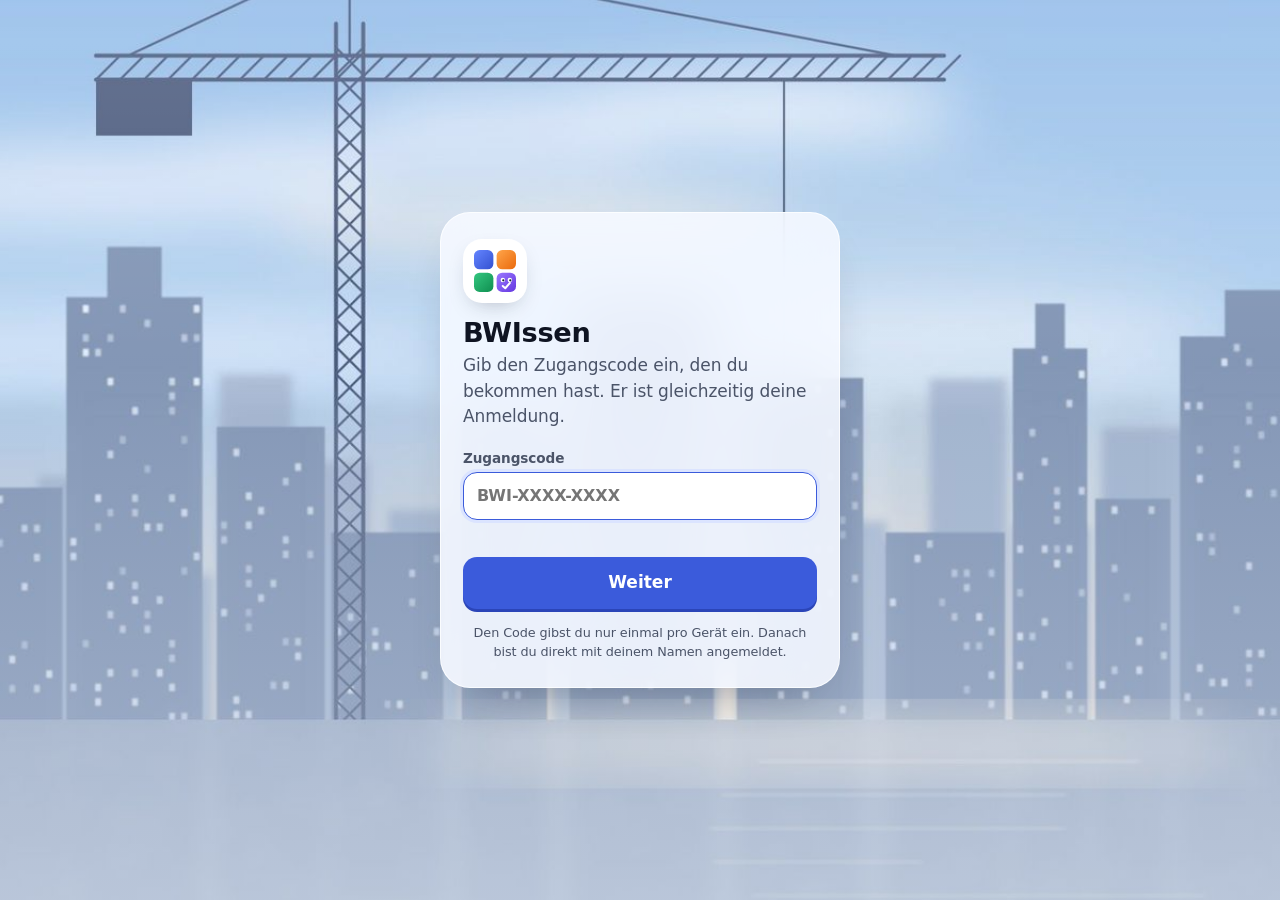
==== commit 796accf8: "Neue Begrüßung: Logo platzt, Bibo springt heraus und schreibt Hallo; Logo mit Bibos Gesicht Co-Autho" ====
--- a/index.html
+++ b/index.html
@@ -14,7 +14,7 @@
 <title>BWIssen</title>
 <meta name="claude:viewport-fit-sides" content="cover">
 <link rel="preconnect" href="https://fonts.googleapis.com">
-<link rel="stylesheet" href="https://fonts.googleapis.com/css2?family=Lexend:wght@500;600;700&family=Nunito+Sans:opsz,wght@6..12,400;6..12,700;6..12,800&display=swap">
+<link rel="stylesheet" href="https://fonts.googleapis.com/css2?family=Caveat:wght@700&display=swap">
 <script>(function(){var sy=0,sx=0;function sc(t){for(;t&&t!==document.body&&t!==document.documentElement;t=t.parentElement){if(t.nodeType!==1)continue;var o=getComputedStyle(t).overflowY;if((o==="auto"||o==="scroll")&&t.scrollHeight>t.clientHeight+1)return true}return false}document.addEventListener("touchstart",function(e){if(e.touches.length===1){sy=e.touches[0].clientY;sx=e.touches[0].clientX}},{passive:true});document.addEventListener("touchmove",function(e){if(e.touches.length!==1||sc(e.target))return;var dy=e.touches[0].clientY-sy,dx=e.touches[0].clientX-sx;if(Math.abs(dx)>Math.abs(dy))return;var se=document.scrollingElement||document.documentElement,y=se.scrollTop;if((y<=0&&dy>0)||(y+innerHeight>=se.scrollHeight-1&&dy<0))e.preventDefault()},{passive:false})})();</script><style>
 /* Layout: eine ruhige Startseite mit vier großen Modul-Kacheln (2×2). Ein Tipp öffnet das Modul bildschirmfüllend.
    Gleiches Design wie das Buchführungs-Modul: bewusst nur hell, weißer Grund, jede Kachel eine eigene Farbe. */
@@ -197,29 +197,24 @@
 .sme .av{width:34px;height:34px;font-size:1rem}
 .sme b{flex:1;min-width:0}
 /* Begrüßung wie beim Einrichten eines iPhones */
-#hello{position:fixed;inset:0;z-index:50;background:#fff;display:grid;place-items:center;text-align:center;padding:24px;cursor:pointer;overflow:hidden}
-#hello.go{animation:helloOut .55s cubic-bezier(.5,0,.8,.3) forwards}
-#hello.go .hl-w{animation:hlShrink .55s cubic-bezier(.5,0,.8,.3) forwards}
-.hl-w{font-family:var(--f-display);font-weight:700;line-height:1.05;letter-spacing:-.02em;display:flex;flex-direction:column;align-items:center}
-.hl-logo{width:clamp(110px,30vw,170px);height:auto;overflow:visible;animation:hlLogo .9s 1.55s cubic-bezier(.2,.8,.2,1) both}
-.hl-logo rect{transform-box:fill-box;transform-origin:center;animation:hlTile .5s cubic-bezier(.3,1.6,.5,1) both}
-.hl-logo rect:nth-of-type(2){animation-delay:.1s}.hl-logo rect:nth-of-type(3){animation-delay:.2s}.hl-logo rect:nth-of-type(4){animation:hlTile .5s .3s cubic-bezier(.3,1.6,.5,1) both,hlPop .45s 1.15s cubic-bezier(.3,1.8,.5,1)}
-.hl-logo path{stroke-dasharray:200;stroke-dashoffset:200;animation:hlCheck .45s .8s cubic-bezier(.6,0,.3,1) forwards}
-.hl-bw{display:block;margin-top:14px;font-size:clamp(1.4rem,6vw,2.2rem);color:var(--ink);animation:hlIn .6s .45s cubic-bezier(.2,.8,.2,1) both,hlAway .4s 1.5s ease forwards}
-.hl-t{display:flex;flex-direction:column;align-items:center;margin-top:0}
-.hl-a{display:block;font-size:clamp(2.4rem,12.5vw,7rem);background:linear-gradient(90deg,#3b5bdb,#7048e8,#e11d74,#ee7418,#139a58,#3b5bdb);background-size:300% 100%;-webkit-background-clip:text;background-clip:text;color:transparent;animation:hlIn .8s 1.75s cubic-bezier(.2,.8,.2,1) both,hlFlow 4s linear infinite}
-.hl-n{display:block;font-size:clamp(2rem,9vw,4rem);color:var(--ink);margin-top:6px;animation:hlIn .8s 2s cubic-bezier(.2,.8,.2,1) both}
-.hl-s{display:block;margin-top:18px;color:var(--muted);font-family:var(--f-body);font-weight:700;font-size:1rem;letter-spacing:0;animation:hlIn .7s 2.3s ease both}
-@keyframes hlTile{from{transform:scale(0);opacity:0}to{transform:none;opacity:1}}
-@keyframes hlCheck{to{stroke-dashoffset:0}}
-@keyframes hlPop{50%{transform:scale(1.18)}}
-@keyframes hlLogo{to{transform:scale(.62) translateY(-8%)}}
-@keyframes hlAway{to{opacity:0;transform:translateY(-6px);height:0;margin:0}}
-@keyframes hlShrink{to{transform:scale(.35);opacity:0}}
-@keyframes hlIn{from{opacity:0;transform:translateY(18px) scale(.96);filter:blur(10px)}to{opacity:1;transform:none;filter:blur(0)}}
-@keyframes hlFlow{to{background-position:300% 0}}
-@keyframes helloOut{60%{opacity:1}to{opacity:0}}
-@media (prefers-reduced-motion:reduce){.hl-a,.hl-n,.hl-s,.hl-bw,.hl-logo,.hl-logo rect,.hl-logo path,#hello.go,#hello.go .hl-w{animation:none!important}.hl-logo path{stroke-dashoffset:0}.hl-bw{display:none}}
+#hello{position:fixed;inset:0;z-index:50;background:#fff;display:grid;place-items:center;text-align:center;padding:24px;cursor:pointer;overflow:hidden;touch-action:manipulation}
+#hello.go{animation:helloOut .6s cubic-bezier(.5,0,.8,.3) forwards}
+#hello.go .hl-w{animation:hlShrink .6s cubic-bezier(.5,0,.8,.3) forwards}
+.hl-glow{position:absolute;left:50%;top:42%;width:min(130vw,760px);aspect-ratio:1;transform:translate(-50%,-50%);border-radius:50%;pointer-events:none;opacity:0;background:radial-gradient(closest-side,rgba(112,72,232,.26),rgba(238,116,24,.1) 55%,transparent);transition:opacity 1.2s}
+#hello.lit .hl-glow{opacity:1}
+.hl-w{position:relative;display:flex;flex-direction:column;align-items:center;width:100%}
+.hl-svg{width:min(74vw,330px);height:auto;overflow:visible;display:block;transition:transform .8s cubic-bezier(.2,.8,.2,1)}
+#hello.txt .hl-svg{transform:translateY(-4%) scale(.86)}
+.hl-svg *{transform-box:fill-box;transform-origin:center}
+.hl-txt{display:flex;flex-direction:column;align-items:center;margin-top:-14px;min-height:9.5rem;max-width:100%}
+.hl-a{display:inline-block;font-family:"Caveat","Bradley Hand","Segoe Print","Snell Roundhand",cursive;font-weight:700;font-size:clamp(3.2rem,17vw,5.6rem);line-height:1.02;padding:.08em .16em .14em;max-width:94vw;text-wrap:balance;overflow-wrap:anywhere;background:linear-gradient(100deg,#3b5bdb,#7048e8 30%,#e11d74 55%,#ee7418 78%,#139a58);-webkit-background-clip:text;background-clip:text;color:transparent;-webkit-clip-path:inset(-10% 100% -10% 0);clip-path:inset(-10% 100% -10% 0)}
+.hl-a.long{font-size:clamp(2.5rem,12.5vw,4.6rem)}
+#hello.txt .hl-a{-webkit-clip-path:inset(-10% -4% -10% 0);clip-path:inset(-10% -4% -10% 0);transition:clip-path 1.15s cubic-bezier(.45,.05,.3,1),-webkit-clip-path 1.15s cubic-bezier(.45,.05,.3,1)}
+.hl-s{display:block;margin-top:6px;color:var(--muted);font-family:var(--f-body);font-weight:650;font-size:1.06rem;letter-spacing:0;opacity:0;transform:translateY(10px)}
+#hello.sub .hl-s{opacity:1;transform:none;transition:opacity .6s ease,transform .6s cubic-bezier(.2,.8,.2,1)}
+@keyframes hlShrink{to{transform:scale(.3);opacity:0}}
+@keyframes helloOut{55%{opacity:1}to{opacity:0}}
+@media (prefers-reduced-motion:reduce){#hello.go,#hello.go .hl-w{animation:none!important}.hl-a,.hl-s,.hl-svg{transition:none!important}}
 /* Übergänge */
 @keyframes slideIn{from{transform:translateX(100%)}to{transform:none}}
 @keyframes slideOut{from{transform:none}to{transform:translateX(100%)}}
@@ -562,10 +557,10 @@
   <symbol id="i-flame" viewBox="0 0 24 24"><path d="M12 3c1 3 5 5 5 10a5 5 0 0 1-10 0c0-2 1-3.5 2-4.5 0 2 1 3 2 3 0-3-1-5 1-8.5z"/></symbol>
 </svg>
 
-<div id="bgimg" aria-hidden="true"></div><div id="sbar" aria-hidden="true"></div><div id="upd" role="status" aria-live="polite" hidden><div class="ui" aria-hidden="true"><svg viewBox="76 76 360 360"><rect x="76" y="76" width="166" height="166" rx="40" fill="#3b5bdb"/><rect x="270" y="76" width="166" height="166" rx="40" fill="#ee7418"/><rect x="76" y="270" width="166" height="166" rx="40" fill="#139a58"/><rect x="270" y="270" width="166" height="166" rx="40" fill="#7048e8"/><path d="M310 356l38 36 62-74" fill="none" stroke="#fff" stroke-width="30" stroke-linecap="round" stroke-linejoin="round"/></svg></div><div class="ut"><div class="uh"><b>BWIssen · Neuigkeiten</b><span>jetzt</span></div><p id="upd-t"><b style="display:inline;font-weight:600">Neues Modul bereit:</b> Technische Mechanik ist ab sofort in der App. Das Update ist früher da als angekündigt.</p><span class="ux">Tippen zum Öffnen, nach oben wischen zum Ausblenden</span></div></div>
+<svg width="0" height="0" style="position:absolute" aria-hidden="true" id="lg-defs"><defs><linearGradient id="lg-b" x1="0" y1="0" x2="1" y2="1"><stop offset="0" stop-color="#6485ff"/><stop offset="1" stop-color="#3451d1"/></linearGradient><linearGradient id="lg-o" x1="0" y1="0" x2="1" y2="1"><stop offset="0" stop-color="#ffa54a"/><stop offset="1" stop-color="#ea6a0c"/></linearGradient><linearGradient id="lg-g" x1="0" y1="0" x2="1" y2="1"><stop offset="0" stop-color="#34c780"/><stop offset="1" stop-color="#0f8f50"/></linearGradient><linearGradient id="lg-p" x1="0" y1="0" x2="1" y2="1"><stop offset="0" stop-color="#9a78ff"/><stop offset="1" stop-color="#6538e0"/></linearGradient></defs></svg><div id="bgimg" aria-hidden="true"></div><div id="sbar" aria-hidden="true"></div><div id="upd" role="status" aria-live="polite" hidden><div class="ui" aria-hidden="true"><svg viewBox="76 76 360 360"><rect x="76" y="76" width="166" height="166" rx="48" fill="url(#lg-b)"/><rect x="270" y="76" width="166" height="166" rx="48" fill="url(#lg-o)"/><rect x="76" y="270" width="166" height="166" rx="48" fill="url(#lg-g)"/><rect x="270" y="270" width="166" height="166" rx="48" fill="url(#lg-p)"/><circle cx="323" cy="333" r="19" fill="#fff"/><circle cx="383" cy="333" r="19" fill="#fff"/><circle cx="327" cy="336" r="9.5" fill="#1b2333"/><circle cx="387" cy="336" r="9.5" fill="#1b2333"/><path d="M322 384l22 20 40-46" fill="none" stroke="#fff" stroke-width="17" stroke-linecap="round" stroke-linejoin="round"/></svg></div><div class="ut"><div class="uh"><b>BWIssen · Neuigkeiten</b><span>jetzt</span></div><p id="upd-t"><b style="display:inline;font-weight:600">Neues Modul bereit:</b> Technische Mechanik ist ab sofort in der App. Das Update ist früher da als angekündigt.</p><span class="ux">Tippen zum Öffnen, nach oben wischen zum Ausblenden</span></div></div>
 <div class="wrap">
   <div class="top">
-    <div class="logo"><svg class="mk" viewBox="76 76 360 360" aria-hidden="true"><rect x="76" y="76" width="166" height="166" rx="40" fill="#3b5bdb"/><rect x="270" y="76" width="166" height="166" rx="40" fill="#ee7418"/><rect x="76" y="270" width="166" height="166" rx="40" fill="#139a58"/><rect x="270" y="270" width="166" height="166" rx="40" fill="#7048e8"/><path d="M310 356l38 36 62-74" fill="none" stroke="#fff" stroke-width="30" stroke-linecap="round" stroke-linejoin="round"/></svg>BWIssen</div>
+    <div class="logo"><svg class="mk" viewBox="76 76 360 360" aria-hidden="true"><rect x="76" y="76" width="166" height="166" rx="48" fill="url(#lg-b)"/><rect x="270" y="76" width="166" height="166" rx="48" fill="url(#lg-o)"/><rect x="76" y="270" width="166" height="166" rx="48" fill="url(#lg-g)"/><rect x="270" y="270" width="166" height="166" rx="48" fill="url(#lg-p)"/><circle cx="323" cy="333" r="19" fill="#fff"/><circle cx="383" cy="333" r="19" fill="#fff"/><circle cx="327" cy="336" r="9.5" fill="#1b2333"/><circle cx="387" cy="336" r="9.5" fill="#1b2333"/><path d="M322 384l22 20 40-46" fill="none" stroke="#fff" stroke-width="17" stroke-linecap="round" stroke-linejoin="round"/></svg>BWIssen</div>
     <div class="topr"><button type="button" class="me" id="me" hidden aria-label="Profil"><span class="av" id="me-av">?</span><span id="me-n"></span></button><button type="button" class="streak" id="streak" title="Lernkalender öffnen" aria-label="Lernserie, Kalender öffnen"><svg class="i"><use href="#i-flame"/></svg><span id="streak-n">1 Tag</span></button><button type="button" class="gear" id="set-open" aria-label="Einstellungen"><svg class="i" viewBox="0 0 24 24"><circle cx="12" cy="12" r="3"/><path d="M19.4 15a1.7 1.7 0 0 0 .3 1.8l.1.1a2 2 0 1 1-2.8 2.8l-.1-.1a1.7 1.7 0 0 0-1.8-.3 1.7 1.7 0 0 0-1 1.5V21a2 2 0 1 1-4 0v-.1a1.7 1.7 0 0 0-1.1-1.5 1.7 1.7 0 0 0-1.8.3l-.1.1a2 2 0 1 1-2.8-2.8l.1-.1a1.7 1.7 0 0 0 .3-1.8 1.7 1.7 0 0 0-1.5-1H3a2 2 0 1 1 0-4h.1a1.7 1.7 0 0 0 1.5-1.1 1.7 1.7 0 0 0-.3-1.8l-.1-.1a2 2 0 1 1 2.8-2.8l.1.1a1.7 1.7 0 0 0 1.8.3h.1a1.7 1.7 0 0 0 1-1.5V3a2 2 0 1 1 4 0v.1a1.7 1.7 0 0 0 1 1.5 1.7 1.7 0 0 0 1.8-.3l.1-.1a2 2 0 1 1 2.8 2.8l-.1.1a1.7 1.7 0 0 0-.3 1.8v.1a1.7 1.7 0 0 0 1.5 1H21a2 2 0 1 1 0 4h-.1a1.7 1.7 0 0 0-1.5 1z"/></svg></button></div>
   </div>
   <section class="view" data-v="heute" aria-labelledby="h-heute">
@@ -659,7 +654,21 @@
     </div>
   </div>
 </div>
-<div id="hello" hidden aria-live="polite"><div class="hl-w"><svg class="hl-logo" viewBox="76 76 360 360" aria-hidden="true"><rect x="76" y="76" width="166" height="166" rx="40" fill="#3b5bdb"/><rect x="270" y="76" width="166" height="166" rx="40" fill="#ee7418"/><rect x="76" y="270" width="166" height="166" rx="40" fill="#139a58"/><rect x="270" y="270" width="166" height="166" rx="40" fill="#7048e8"/><path d="M310 356l38 36 62-74" fill="none" stroke="#fff" stroke-width="30" stroke-linecap="round" stroke-linejoin="round"/></svg><span class="hl-bw">BWIssen</span><span class="hl-t"><span class="hl-a" id="hl-a">Hallo</span><span class="hl-n" id="hl-n"></span><span class="hl-s" id="hl-s">Schön, dass du da bist.</span></span></div></div>
+<div id="hello" hidden aria-live="polite"><div class="hl-glow" aria-hidden="true"></div><div class="hl-w">
+<svg class="hl-svg" viewBox="0 0 300 300" aria-hidden="true">
+<circle class="hl-ring" cx="150" cy="150" r="40" fill="none" stroke="#7048e8" stroke-width="6" opacity="0"/>
+<g class="hl-parts"></g>
+<g class="hl-bibo" opacity="0">
+<ellipse class="hl-shadow" cx="150" cy="226" rx="46" ry="7" fill="#1b2333" opacity=".14"/>
+<g class="hl-body"><rect x="95" y="110" width="110" height="106" rx="37" fill="url(#lg-p)"/><path d="M112 128c10-9 26-12 42-12" fill="none" stroke="#fff" stroke-width="5" stroke-linecap="round" opacity=".28"/>
+<g class="hl-eyes"><circle cx="131" cy="154" r="12.5" fill="#fff"/><circle cx="169" cy="154" r="12.5" fill="#fff"/><circle cx="134" cy="156" r="6.2" fill="#1b2333"/><circle cx="172" cy="156" r="6.2" fill="#1b2333"/><circle cx="136" cy="153.500" r="2" fill="#fff"/><circle cx="174" cy="153.500" r="2" fill="#fff"/></g>
+<circle cx="113" cy="178" r="6.500" fill="#ff9ec7" opacity=".8"/><circle cx="187" cy="178" r="6.500" fill="#ff9ec7" opacity=".8"/>
+<path class="hl-smile" d="M133 184l12 11 23-22" fill="none" stroke="#fff" stroke-width="8" stroke-linecap="round" stroke-linejoin="round"/></g>
+</g>
+<g class="hl-logo"><rect class="hl-t hl-tb" x="83" y="83" width="62" height="62" rx="18" fill="url(#lg-b)"/><rect class="hl-t hl-to" x="155" y="83" width="62" height="62" rx="18" fill="url(#lg-o)"/><rect class="hl-t hl-tg" x="83" y="155" width="62" height="62" rx="18" fill="url(#lg-g)"/><g class="hl-t hl-tp"><rect x="155" y="155" width="62" height="62" rx="18" fill="url(#lg-p)"/><circle cx="174.800" cy="179" r="7.100" fill="#fff"/><circle cx="197.200" cy="179" r="7.100" fill="#fff"/><circle cx="176.300" cy="180.100" r="3.500" fill="#1b2333"/><circle cx="198.700" cy="180.100" r="3.500" fill="#1b2333"/><path d="M174.400 198l8.200 7.500 15-17.200" fill="none" stroke="#fff" stroke-width="6.300" stroke-linecap="round" stroke-linejoin="round"/></g></g>
+</svg>
+<div class="hl-txt"><span class="hl-a" id="hl-a"><span id="hl-a1">Hallo</span> <span id="hl-n"></span></span><span class="hl-s" id="hl-s">Viel Spaß beim Lernen!</span></div>
+</div></div>
 <div id="gate" hidden role="dialog" aria-modal="true" aria-labelledby="gt-h">
   <div class="lg-card">
     <div class="lg-logo" id="gt-logo"></div>
@@ -675,7 +684,7 @@
 </div>
 <div id="login" role="dialog" aria-modal="true" aria-labelledby="lg-h">
   <div class="lg-card">
-    <div class="lg-logo"><svg class="mk" viewBox="76 76 360 360" aria-hidden="true"><rect x="76" y="76" width="166" height="166" rx="40" fill="#3b5bdb"/><rect x="270" y="76" width="166" height="166" rx="40" fill="#ee7418"/><rect x="76" y="270" width="166" height="166" rx="40" fill="#139a58"/><rect x="270" y="270" width="166" height="166" rx="40" fill="#7048e8"/><path d="M310 356l38 36 62-74" fill="none" stroke="#fff" stroke-width="30" stroke-linecap="round" stroke-linejoin="round"/></svg></div>
+    <div class="lg-logo"><svg class="mk" viewBox="76 76 360 360" aria-hidden="true"><rect x="76" y="76" width="166" height="166" rx="48" fill="url(#lg-b)"/><rect x="270" y="76" width="166" height="166" rx="48" fill="url(#lg-o)"/><rect x="76" y="270" width="166" height="166" rx="48" fill="url(#lg-g)"/><rect x="270" y="270" width="166" height="166" rx="48" fill="url(#lg-p)"/><circle cx="323" cy="333" r="19" fill="#fff"/><circle cx="383" cy="333" r="19" fill="#fff"/><circle cx="327" cy="336" r="9.5" fill="#1b2333"/><circle cx="387" cy="336" r="9.5" fill="#1b2333"/><path d="M322 384l22 20 40-46" fill="none" stroke="#fff" stroke-width="17" stroke-linecap="round" stroke-linejoin="round"/></svg></div>
     <h1 id="lg-h">BWIssen</h1>
     <p class="sub" id="lg-sub">Melde dich mit deinem Profil an.</p>
     <div class="seg" role="group" aria-label="Anmelden oder neues Profil"><button type="button" id="lg-m-in" aria-pressed="true">Anmelden</button><button type="button" id="lg-m-new" aria-pressed="false">Neues Profil</button></div>
@@ -691,11 +700,11 @@
     <p class="lg-note">Profile und Fortschritt werden nur auf diesem Gerät gespeichert. Ein vergessenes Passwort lässt sich nicht wiederherstellen.</p>
   </div>
 </div>
-<button type="button" id="bibo-btn" aria-label="Bibo fragen"><svg class="bibo" viewBox="0 0 100 100" aria-hidden="true"><rect x="26" y="8" width="14" height="14" rx="4" fill="#3b5bdb"/><rect x="43" y="3" width="14" height="14" rx="4" fill="#ee7418"/><rect x="60" y="8" width="14" height="14" rx="4" fill="#139a58"/><rect x="13" y="20" width="74" height="72" rx="24" fill="#7048e8"/><g class="eyes"><circle cx="37" cy="50" r="8.5" fill="#fff"/><circle cx="63" cy="50" r="8.5" fill="#fff"/><circle cx="39" cy="51" r="4.2" fill="#1b2333"/><circle cx="65" cy="51" r="4.2" fill="#1b2333"/></g><circle cx="25" cy="66" r="4.5" fill="#ff9ec7" opacity=".75"/><circle cx="75" cy="66" r="4.5" fill="#ff9ec7" opacity=".75"/><path d="M39 70l8 7 15-14" stroke="#fff" stroke-width="5.5" fill="none" stroke-linecap="round" stroke-linejoin="round"/></svg></button>
+<button type="button" id="bibo-btn" aria-label="Bibo fragen"><svg class="bibo" viewBox="0 0 100 100" aria-hidden="true"><rect x="26" y="8" width="14" height="14" rx="4.5" fill="url(#lg-b)"/><rect x="43" y="3" width="14" height="14" rx="4.5" fill="url(#lg-o)"/><rect x="60" y="8" width="14" height="14" rx="4.5" fill="url(#lg-g)"/><rect x="13" y="20" width="74" height="72" rx="25" fill="url(#lg-p)"/><g class="eyes"><circle cx="37" cy="50" r="8.5" fill="#fff"/><circle cx="63" cy="50" r="8.5" fill="#fff"/><circle cx="39" cy="51" r="4.2" fill="#1b2333"/><circle cx="65" cy="51" r="4.2" fill="#1b2333"/></g><circle cx="25" cy="66" r="4.5" fill="#ff9ec7" opacity=".75"/><circle cx="75" cy="66" r="4.5" fill="#ff9ec7" opacity=".75"/><path d="M39 70l8 7 15-14" stroke="#fff" stroke-width="5.5" fill="none" stroke-linecap="round" stroke-linejoin="round"/></svg></button>
 <div id="bibo-tip" hidden role="button" tabindex="0">Wenn du Fragen hast, frag mich einfach. Ich bin für dich da!</div>
 <div id="bibo" hidden role="dialog" aria-modal="true" aria-labelledby="bb-h">
   <div class="sheet">
-    <div class="sheet-h bb-h"><svg class="bibo" viewBox="0 0 100 100" aria-hidden="true"><rect x="26" y="8" width="14" height="14" rx="4" fill="#3b5bdb"/><rect x="43" y="3" width="14" height="14" rx="4" fill="#ee7418"/><rect x="60" y="8" width="14" height="14" rx="4" fill="#139a58"/><rect x="13" y="20" width="74" height="72" rx="24" fill="#7048e8"/><g class="eyes"><circle cx="37" cy="50" r="8.5" fill="#fff"/><circle cx="63" cy="50" r="8.5" fill="#fff"/><circle cx="39" cy="51" r="4.2" fill="#1b2333"/><circle cx="65" cy="51" r="4.2" fill="#1b2333"/></g><circle cx="25" cy="66" r="4.5" fill="#ff9ec7" opacity=".75"/><circle cx="75" cy="66" r="4.5" fill="#ff9ec7" opacity=".75"/><path d="M39 70l8 7 15-14" stroke="#fff" stroke-width="5.5" fill="none" stroke-linecap="round" stroke-linejoin="round"/></svg><h2 id="bb-h">Bibo<small>dein Lernbuddy · kennt die Begriffe aus BWIssen</small></h2><button type="button" class="gear" id="bibo-close" aria-label="Schließen"><svg class="i" viewBox="0 0 24 24"><path d="M6 6l12 12M18 6L6 18"/></svg></button></div>
+    <div class="sheet-h bb-h"><svg class="bibo" viewBox="0 0 100 100" aria-hidden="true"><rect x="26" y="8" width="14" height="14" rx="4.5" fill="url(#lg-b)"/><rect x="43" y="3" width="14" height="14" rx="4.5" fill="url(#lg-o)"/><rect x="60" y="8" width="14" height="14" rx="4.5" fill="url(#lg-g)"/><rect x="13" y="20" width="74" height="72" rx="25" fill="url(#lg-p)"/><g class="eyes"><circle cx="37" cy="50" r="8.5" fill="#fff"/><circle cx="63" cy="50" r="8.5" fill="#fff"/><circle cx="39" cy="51" r="4.2" fill="#1b2333"/><circle cx="65" cy="51" r="4.2" fill="#1b2333"/></g><circle cx="25" cy="66" r="4.5" fill="#ff9ec7" opacity=".75"/><circle cx="75" cy="66" r="4.5" fill="#ff9ec7" opacity=".75"/><path d="M39 70l8 7 15-14" stroke="#fff" stroke-width="5.5" fill="none" stroke-linecap="round" stroke-linejoin="round"/></svg><h2 id="bb-h">Bibo<small>dein Lernbuddy · kennt die Begriffe aus BWIssen</small></h2><button type="button" class="gear" id="bibo-close" aria-label="Schließen"><svg class="i" viewBox="0 0 24 24"><path d="M6 6l12 12M18 6L6 18"/></svg></button></div>
     <div class="bb-log" id="bb-log" aria-live="polite"></div>
     <form class="bb-f" id="bb-f" autocomplete="off"><input id="bb-in" type="text" placeholder="z. B. Was ist ein Buchungssatz?" maxlength="120"><button type="submit">Fragen</button></form>
   </div>
@@ -1046,10 +1055,45 @@
 async function pwHash(k,pw,salt){try{const enc=new TextEncoder(),key=await crypto.subtle.importKey("raw",enc.encode(pw),"PBKDF2",false,["deriveBits"]);
   const bits=await crypto.subtle.deriveBits({name:"PBKDF2",salt:enc.encode(salt+"|"+k),iterations:150000,hash:"SHA-256"},key,256);return "p2:"+[...new Uint8Array(bits)].map(b=>b.toString(16).padStart(2,"0")).join("")}
   catch(e){let h=5381;for(const c of salt+"|"+k+"|"+pw)h=((h*33)^c.charCodeAt(0))>>>0;return "s1:"+h.toString(16)}}
-function hello(name,first){const h=$("#hello");$("#hl-a").textContent=first?"Willkommen":"Hallo";$("#hl-n").textContent=name;
-  const sTxt=first?"Dein Profil ist angelegt. Los geht's!":["Schön, dass du da bist.","Bereit für die nächste Runde?","Weiter geht's mit dem Lernen."][Math.floor(Math.random()*3)];$("#hl-s").textContent=sTxt;
-  h.classList.remove("go");h.hidden=false;{const w=h.querySelector(".hl-w"),c=w.cloneNode(true);w.replaceWith(c);$("#hl-a").textContent=first?"Willkommen":"Hallo";$("#hl-n").textContent=name;$("#hl-s").textContent=sTxt}let done=false;const close=()=>{if(done)return;done=true;h.classList.add("go");setTimeout(()=>{h.hidden=true;h.classList.remove("go")},RM?0:600)};
-  h.onclick=close;setTimeout(close,RM?1400:3900)}
+function hello(name,first){const h=$("#hello"),A=(e,k,o)=>{try{return e.animate(k,Object.assign({fill:"both",easing:"cubic-bezier(.2,.8,.2,1)"},o))}catch(_){return null}};
+  $("#hl-a1").textContent=first?"Willkommen":"Hallo";$("#hl-n").textContent=name||"";$("#hl-a").classList.toggle("long",((first?10:5)+String(name||"").length)>11);
+  $("#hl-s").textContent=first?"Schön, dass du dabei bist. Viel Spaß beim Lernen!":["Viel Spaß beim Lernen!","Schön, dass du da bist.","Bereit für die nächste Runde?","Weiter geht's, du schaffst das."][Math.floor(Math.random()*4)];
+  h.classList.remove("go","txt","sub","lit");h.hidden=false;
+  const logo=h.querySelector(".hl-logo"),bibo=h.querySelector(".hl-bibo"),body=h.querySelector(".hl-body"),ring=h.querySelector(".hl-ring"),parts=h.querySelector(".hl-parts"),smile=h.querySelector(".hl-smile"),eyes=h.querySelector(".hl-eyes");
+  h.querySelectorAll(".hl-svg *").forEach(e=>{(e.getAnimations?e.getAnimations():[]).forEach(a=>a.cancel())});parts.innerHTML="";
+  const T=[];let done=false;const at=(ms,f)=>T.push(setTimeout(()=>{if(!done)f()},ms));
+  const close=()=>{if(done)return;done=true;T.forEach(clearTimeout);h.classList.add("go");setTimeout(()=>{h.hidden=true;h.classList.remove("go","txt","sub","lit")},RM?0:620)};
+  h.onclick=close;
+  const tb=h.querySelector(".hl-tb"),to=h.querySelector(".hl-to"),tg=h.querySelector(".hl-tg"),tp=h.querySelector(".hl-tp");
+  if(RM||!tb.animate){logo.style.opacity=0;bibo.setAttribute("opacity",1);[[tb,10.5,-11.5],[to,-36,-18.5],[tg,61.5,-83.5]].forEach(([e,x,y])=>{e.style.transform="translate("+x+"px,"+y+"px) scale(.34)"});bibo.parentNode.appendChild(logo);logo.style.opacity=1;tp.style.opacity=0;h.classList.add("txt","sub","lit");T.push(setTimeout(close,RM?1800:2600));return}
+  logo.style.opacity=1;tp.style.opacity=1;[tb,to,tg].forEach(e=>e.style.transform="");bibo.setAttribute("opacity",0);
+  /* 1 Logo setzt sich zusammen */
+  [tb,to,tg,tp].forEach((e,i)=>A(e,[{transform:"scale(0) rotate(-25deg)",opacity:0},{transform:"scale(1.12) rotate(4deg)",opacity:1,offset:.7},{transform:"none",opacity:1}],{duration:480,delay:i*85,easing:"cubic-bezier(.3,1.4,.5,1)"}));
+  at(250,()=>h.classList.add("lit"));
+  /* 2 es rumort */
+  at(880,()=>A(logo,[{transform:"none"},{transform:"translate(-2px,1px) rotate(-2deg) scale(1.02)"},{transform:"translate(3px,-1px) rotate(2.500deg) scale(1.05)"},{transform:"translate(-4px,2px) rotate(-3.500deg) scale(1.03)"},{transform:"translate(4px,-2px) rotate(4deg) scale(1.1)"},{transform:"translate(-5px,1px) rotate(-5deg) scale(1.06)"},{transform:"translate(5px,-1px) rotate(5deg) scale(1.16)"},{transform:"scale(.9)"}],{duration:760,easing:"ease-in"}));
+  /* 3 es platzt, Bibo springt heraus */
+  at(1640,()=>{
+    A(logo,[{transform:"scale(.9)"},{transform:"none"}],{duration:10});
+    A(ring,[{opacity:.9,transform:"scale(.4)",strokeWidth:"10px"},{opacity:0,transform:"scale(4.2)",strokeWidth:"1px"}],{duration:700,easing:"cubic-bezier(.1,.7,.3,1)"});
+    const col=["#3b5bdb","#ee7418","#139a58","#7048e8","#f59e0b","#e11d74"];
+    for(let i=0;i<22;i++){const sq=i%3===0,e=document.createElementNS("http://www.w3.org/2000/svg",sq?"rect":"circle"),r=3+Math.random()*4.500;
+      if(sq){e.setAttribute("x",150-r);e.setAttribute("y",150-r);e.setAttribute("width",2*r);e.setAttribute("height",2*r);e.setAttribute("rx",r*.45)}else{e.setAttribute("cx",150);e.setAttribute("cy",150);e.setAttribute("r",r)}
+      e.setAttribute("fill",col[i%col.length]);parts.appendChild(e);const an=i/22*6.283+Math.random()*.4,d=95+Math.random()*95;
+      A(e,[{transform:"translate(0,0) scale(.4)",opacity:1},{transform:"translate("+Math.cos(an)*d*.82+"px,"+(Math.sin(an)*d*.82-18)+"px) scale(1.1) rotate(160deg)",opacity:1,offset:.55},{transform:"translate("+Math.cos(an)*d+"px,"+(Math.sin(an)*d+34)+"px) scale(.2) rotate(320deg)",opacity:0}],{duration:900+Math.random()*350,easing:"cubic-bezier(.1,.6,.3,1)"})}
+    /* drei Kacheln fliegen hoch und landen als Bausteine auf Bibos Kopf */
+    [[tb,-78,-96,10.5,-11.5,-200,0],[to,6,-128,-36,-18.5,160,70],[tg,92,-120,61.5,-83.5,240,140]].forEach(([e,x1,y1,x2,y2,rot,dl])=>{
+      A(e,[{transform:"none",easing:"cubic-bezier(.15,.7,.3,1)"},{transform:"translate("+x1+"px,"+y1+"px) rotate("+rot+"deg) scale(.8)",offset:.42,easing:"cubic-bezier(.6,0,.9,.6)"},{transform:"translate("+x2+"px,"+(y2+5)+"px) rotate("+(rot>0?360:-360)+"deg) scale(.34,.28)",offset:.84,easing:"ease-out"},{transform:"translate("+x2+"px,"+(y2-7)+"px) rotate("+(rot>0?360:-360)+"deg) scale(.34)",offset:.92},{transform:"translate("+x2+"px,"+y2+"px) rotate("+(rot>0?360:-360)+"deg) scale(.34)"}],{duration:1050,delay:dl,easing:"linear"})});
+    A(tp,[{opacity:1,transform:"none"},{opacity:0,transform:"translate(-36px,-23px) scale(1.5)"}],{duration:240,easing:"ease-out"});
+    bibo.setAttribute("opacity",1);
+    A(bibo,[{transform:"translate(36px,23px) scale(.5)",opacity:0},{transform:"translate(0,-34px) scale(1.08,.94)",opacity:1,offset:.42},{transform:"translate(0,6px) scale(1.1,.88)",offset:.68},{transform:"translate(0,-9px) scale(.97,1.04)",offset:.84},{transform:"none"}],{duration:900,easing:"cubic-bezier(.3,.9,.4,1)"});
+    A(smile,[{strokeDasharray:"60px",strokeDashoffset:"60px"},{strokeDasharray:"60px",strokeDashoffset:"0px"}],{duration:380,delay:620,easing:"ease-out"});
+    A(eyes,[{transform:"scale(1,.1)"},{transform:"none"}],{duration:200,delay:520})});
+  /* 4 Bibo wippt und zwinkert, dann schreibt er */
+  at(2700,()=>{A(body,[{transform:"none"},{transform:"rotate(-7deg) translateY(-6px)"},{transform:"rotate(6deg) translateY(-3px)"},{transform:"none"}],{duration:900,easing:"ease-in-out"});A(eyes,[{transform:"none"},{transform:"scale(1,.1)",offset:.5},{transform:"none"}],{duration:240,delay:520});h.classList.add("txt")});
+  at(3780,()=>h.classList.add("sub"));
+  at(4400,()=>A(eyes,[{transform:"none"},{transform:"scale(1,.1)",offset:.5},{transform:"none"}],{duration:220}));
+  T.push(setTimeout(close,6100))}
 function enter(k,keep,greet,first,inherit){const live=store.get("prof-live",null);
   if(live&&live!==k)store.set("prof-data:"+live,liveSnap());
   if(live!==k&&!inherit)liveLoad(store.get("prof-data:"+k,{}));
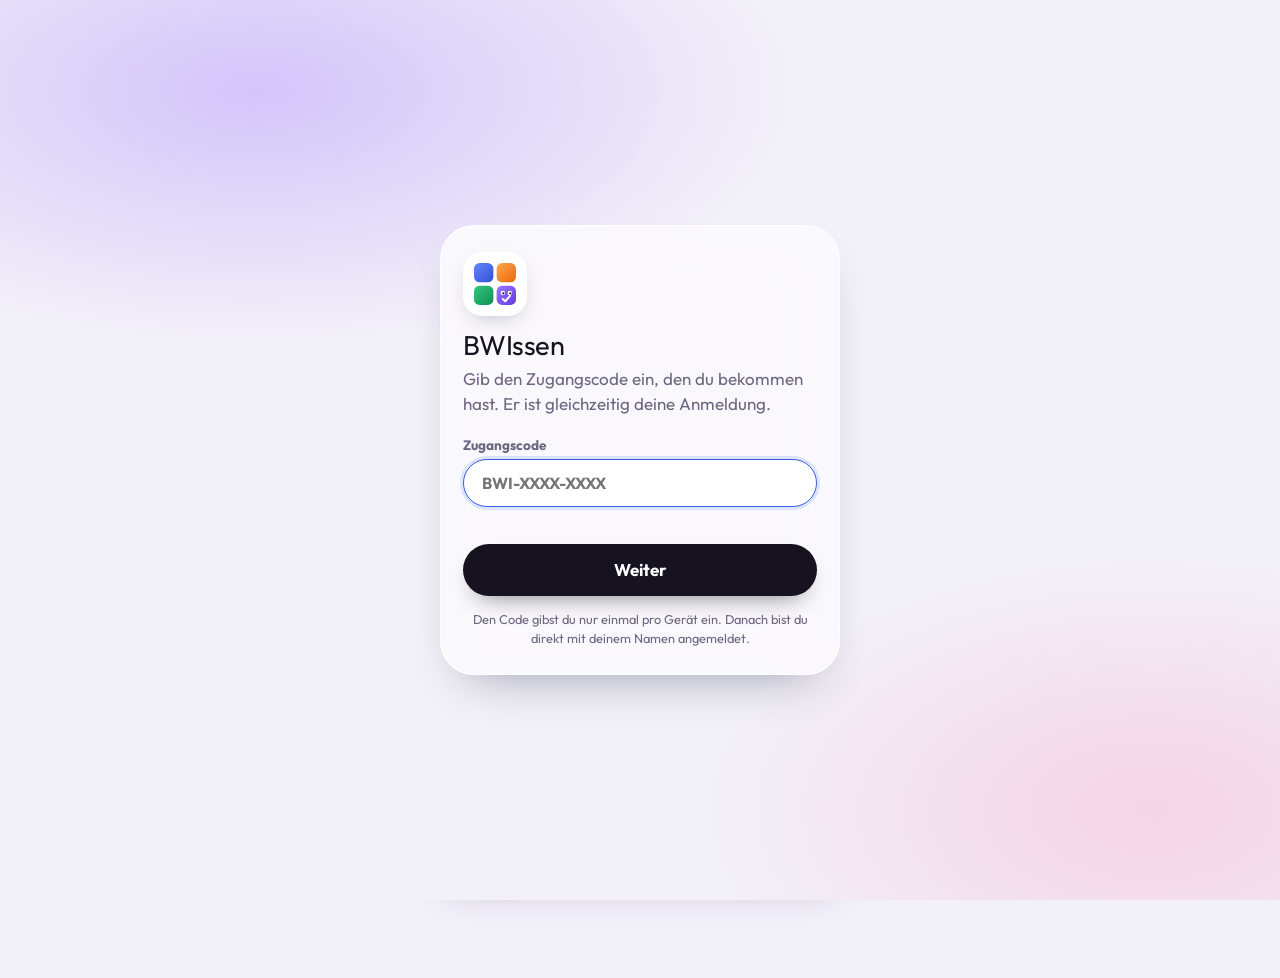
==== commit 0d1afffe: "Nova-Design im Stil des Videos: dunkle Verlaufskarten, Messring, Messleiste, Drahtgitter - bw-home.c" ====
--- a/index.html
+++ b/index.html
@@ -485,6 +485,8 @@
 @media (min-width:700px){.grid{grid-template-columns:repeat(3,minmax(0,1fr))}.duo{grid-template-columns:1fr 1fr}.hero{min-height:360px}}
 @media (min-width:700px){#today{grid-template-columns:1fr 1fr}#today>.hero{grid-row:span 3}#today>.sec,#today>.quick{grid-column:1/-1}.duo{align-self:start}}
 @media (max-width:360px){.tile{aspect-ratio:auto;min-height:150px}.view h1{font-size:1.9rem}.stat b{font-size:2rem}}
+.pp-next .t{flex:1;min-width:0}.pp-next .t b,.pp-r .t b{overflow-wrap:break-word;hyphens:auto}
+@media (max-width:340px){.pp-next{gap:10px;padding:12px}.pp-next .t b{font-size:1rem}}
 @media (prefers-reduced-motion:reduce){.view.vin,.td-card.in{animation:none}}
 
 /* Anleitung Home-Bildschirm: drei Schritte zum Wischen */
@@ -545,7 +547,31 @@
 @keyframes updIn{from{opacity:0;transform:translateY(-120%) scale(.96)}to{opacity:1;transform:none}}
 @keyframes updOut{to{opacity:0;transform:translateY(-130%)}}
 @media (prefers-reduced-motion:reduce){#upd,#upd.bye{animation:none}}
+
+/* Feinschliff kleine Geräte: nichts abschneiden */
+.tile small{white-space:normal!important;overflow:hidden;overflow-wrap:anywhere;-webkit-hyphens:auto;hyphens:auto;display:-webkit-box!important;-webkit-line-clamp:2;-webkit-box-orient:vertical;line-height:1.3}
+.tile .cd{flex:none;white-space:nowrap}.tile .cd small{display:inline!important;overflow:visible;-webkit-line-clamp:none}
+.tile .t-b b{overflow-wrap:anywhere;-webkit-hyphens:auto;hyphens:auto}
+.quick{gap:6px!important;margin:0 -16px;padding:4px 20px 8px!important;scroll-snap-type:x proximity;-webkit-mask-image:linear-gradient(90deg,transparent,#000 14px,#000 calc(100% - 22px),transparent);mask-image:linear-gradient(90deg,transparent,#000 14px,#000 calc(100% - 22px),transparent)}
+.quick::-webkit-scrollbar{display:none}
+.quick button{flex:none;width:84px;scroll-snap-align:start}
+.quick button>span:last-child{display:block;font-size:.78rem;line-height:1.2;overflow-wrap:anywhere;-webkit-hyphens:auto;hyphens:auto;text-align:center}
+@media (min-width:430px){.quick{-webkit-mask-image:none;mask-image:none}}
+/* Logo oben: Kacheln springen herein, Bibo hüpft und zwinkert ab und zu */
+.top .logo{cursor:pointer;-webkit-tap-highlight-color:transparent}
+.top .logo .mk{overflow:visible;width:34px;height:34px}
+.top .logo .mk rect{transform-box:fill-box;transform-origin:center;animation:mkIn .7s cubic-bezier(.3,1.5,.5,1) both}
+.top .logo .mk rect:nth-of-type(2){animation-delay:.08s}.top .logo .mk rect:nth-of-type(3){animation-delay:.16s}
+.top .logo .mk rect:nth-of-type(4){animation:mkIn .7s .24s cubic-bezier(.3,1.5,.5,1) both,mkHop 7s 2s ease-in-out infinite}
+.top .logo .mk path{animation:mkHop 7s 2s ease-in-out infinite}
+.top .logo .mk circle{transform-box:fill-box;transform-origin:center;animation:mkHopB 7s 2s ease-in-out infinite}
+.top .logo:active .mk{transform:scale(.9);transition:transform .15s}
+@keyframes mkIn{from{transform:scale(0) rotate(-30deg);opacity:0}to{transform:none;opacity:1}}
+@keyframes mkHop{0%,84%,100%{transform:none}88%{transform:translateY(-70px)}92%{transform:translateY(0)}95%{transform:translateY(-22px)}98%{transform:none}}
+@keyframes mkHopB{0%,38%,42%,84%,100%{transform:none}40%{transform:scaleY(.1)}88%{transform:translateY(-70px)}92%{transform:translateY(0)}95%{transform:translateY(-22px)}98%{transform:none}}
+@media (prefers-reduced-motion:reduce){.top .logo .mk *{animation:none!important}}
 </style>
+<link rel="stylesheet" href="bw-home.css?v=20261114a">
 
 <svg width="0" height="0" style="position:absolute" aria-hidden="true">
   <symbol id="i-cap" viewBox="0 0 24 24"><path d="M22 10L12 5 2 10l10 5 10-5z"/><path d="M6 12v5c3 2 9 2 12 0v-5"/></symbol>
@@ -557,7 +583,7 @@
   <symbol id="i-flame" viewBox="0 0 24 24"><path d="M12 3c1 3 5 5 5 10a5 5 0 0 1-10 0c0-2 1-3.5 2-4.5 0 2 1 3 2 3 0-3-1-5 1-8.5z"/></symbol>
 </svg>
 
-<svg width="0" height="0" style="position:absolute" aria-hidden="true" id="lg-defs"><defs><linearGradient id="lg-b" x1="0" y1="0" x2="1" y2="1"><stop offset="0" stop-color="#6485ff"/><stop offset="1" stop-color="#3451d1"/></linearGradient><linearGradient id="lg-o" x1="0" y1="0" x2="1" y2="1"><stop offset="0" stop-color="#ffa54a"/><stop offset="1" stop-color="#ea6a0c"/></linearGradient><linearGradient id="lg-g" x1="0" y1="0" x2="1" y2="1"><stop offset="0" stop-color="#34c780"/><stop offset="1" stop-color="#0f8f50"/></linearGradient><linearGradient id="lg-p" x1="0" y1="0" x2="1" y2="1"><stop offset="0" stop-color="#9a78ff"/><stop offset="1" stop-color="#6538e0"/></linearGradient></defs></svg><div id="bgimg" aria-hidden="true"></div><div id="sbar" aria-hidden="true"></div><div id="upd" role="status" aria-live="polite" hidden><div class="ui" aria-hidden="true"><svg viewBox="76 76 360 360"><rect x="76" y="76" width="166" height="166" rx="48" fill="url(#lg-b)"/><rect x="270" y="76" width="166" height="166" rx="48" fill="url(#lg-o)"/><rect x="76" y="270" width="166" height="166" rx="48" fill="url(#lg-g)"/><rect x="270" y="270" width="166" height="166" rx="48" fill="url(#lg-p)"/><circle cx="323" cy="333" r="19" fill="#fff"/><circle cx="383" cy="333" r="19" fill="#fff"/><circle cx="327" cy="336" r="9.5" fill="#1b2333"/><circle cx="387" cy="336" r="9.5" fill="#1b2333"/><path d="M322 384l22 20 40-46" fill="none" stroke="#fff" stroke-width="17" stroke-linecap="round" stroke-linejoin="round"/></svg></div><div class="ut"><div class="uh"><b>BWIssen · Neuigkeiten</b><span>jetzt</span></div><p id="upd-t"><b style="display:inline;font-weight:600">Neues Modul bereit:</b> Technische Mechanik ist ab sofort in der App. Das Update ist früher da als angekündigt.</p><span class="ux">Tippen zum Öffnen, nach oben wischen zum Ausblenden</span></div></div>
+<svg width="0" height="0" style="position:absolute" aria-hidden="true" id="lg-defs"><defs><linearGradient id="lg-b" x1="0" y1="0" x2="1" y2="1"><stop offset="0" stop-color="#6485ff"/><stop offset="1" stop-color="#3451d1"/></linearGradient><linearGradient id="lg-o" x1="0" y1="0" x2="1" y2="1"><stop offset="0" stop-color="#ffa54a"/><stop offset="1" stop-color="#ea6a0c"/></linearGradient><linearGradient id="lg-g" x1="0" y1="0" x2="1" y2="1"><stop offset="0" stop-color="#34c780"/><stop offset="1" stop-color="#0f8f50"/></linearGradient><linearGradient id="lg-p" x1="0" y1="0" x2="1" y2="1"><stop offset="0" stop-color="#9a78ff"/><stop offset="1" stop-color="#6538e0"/></linearGradient></defs></svg><div id="bgimg" aria-hidden="true"></div><div id="sbar" aria-hidden="true"></div><div id="upd" role="status" aria-live="polite" hidden><div class="ui" aria-hidden="true"><svg viewBox="76 76 360 360"><rect x="76" y="76" width="166" height="166" rx="48" fill="url(#lg-b)"/><rect x="270" y="76" width="166" height="166" rx="48" fill="url(#lg-o)"/><rect x="76" y="270" width="166" height="166" rx="48" fill="url(#lg-g)"/><rect x="270" y="270" width="166" height="166" rx="48" fill="url(#lg-p)"/><circle cx="323" cy="333" r="19" fill="#fff"/><circle cx="383" cy="333" r="19" fill="#fff"/><circle cx="327" cy="336" r="9.5" fill="#1b2333"/><circle cx="387" cy="336" r="9.5" fill="#1b2333"/><path d="M322 384l22 20 40-46" fill="none" stroke="#fff" stroke-width="17" stroke-linecap="round" stroke-linejoin="round"/></svg></div><div class="ut"><div class="uh"><b>BWIssen · Neuigkeiten</b><span>jetzt</span></div><p id="upd-t"><b style="display:inline;font-weight:600">Großes Update:</b> Bauphysik ist da, dazu ein frisches Design und in jedem Fach die neue Tafel mit Erklärungen zum Mitzeichnen.</p><span class="ux">Tippen zum Öffnen, nach oben wischen zum Ausblenden</span></div></div>
 <div class="wrap">
   <div class="top">
     <div class="logo"><svg class="mk" viewBox="76 76 360 360" aria-hidden="true"><rect x="76" y="76" width="166" height="166" rx="48" fill="url(#lg-b)"/><rect x="270" y="76" width="166" height="166" rx="48" fill="url(#lg-o)"/><rect x="76" y="270" width="166" height="166" rx="48" fill="url(#lg-g)"/><rect x="270" y="270" width="166" height="166" rx="48" fill="url(#lg-p)"/><circle cx="323" cy="333" r="19" fill="#fff"/><circle cx="383" cy="333" r="19" fill="#fff"/><circle cx="327" cy="336" r="9.5" fill="#1b2333"/><circle cx="387" cy="336" r="9.5" fill="#1b2333"/><path d="M322 384l22 20 40-46" fill="none" stroke="#fff" stroke-width="17" stroke-linecap="round" stroke-linejoin="round"/></svg>BWIssen</div>
@@ -738,8 +764,8 @@
    progress(){return Math.min(1,(+store.get("bf-total",0)||0)/100)}},
   {id:"vwl",prefix:"vwl-",name:"VWL",sub:"Volkswirtschaftslehre",color:"#ee7418",icon:"i-markt",file:"modul-vwl.html",exam:"2027-01-20",time:"11:00",
    progress(){return Math.min(1,(+store.get("vwl-total",0)||0)/100)}},
-  {id:"bauphysik",prefix:"bp-",name:"Bauphysik",sub:"Wärme- und Feuchtelehre",color:"#139a58",icon:"i-thermo",file:null,exam:"2027-01-21",time:"08:00",
-   waitTitle:"In Arbeit",waitText:"Bauphysik wird gerade gebaut. Sobald es fertig ist, kannst du hier lernen."},
+  {id:"bauphysik",prefix:"bp-",name:"Bauphysik",sub:"Wärme- und Feuchtelehre",color:"#139a58",icon:"i-thermo",file:"modul-bauphysik.html",exam:"2027-01-21",time:"08:00",
+   progress(){return Math.min(1,(+store.get("bp-total",0)||0)/100)}},
   {id:"baustoffkunde",prefix:"bk-",name:"Baustoffkunde",sub:"Baustoffe und ihre Kenngrößen",color:"#b4442f",file:"modul-baustoffkunde.html",exam:"2027-01-21",time:"08:00",
    progress(){return Math.min(1,(+store.get("bk-total",0)||0)/100)}},
   {id:"mechanik",prefix:"tm-",name:"Technische Mechanik",sub:"Statik",color:"#7048e8",file:"modul-mechanik.html",exam:"2027-01-29",time:"08:00",
@@ -774,6 +800,14 @@
   {d:"2027-01-22",t:"08:00",n:"Buchführung und Jahresabschluss",f:"Klausur (K2)",id:"buchfuehrung",c:"#3b5bdb"},
   {d:"2027-01-29",t:"08:00",n:"Technische Mechanik",f:"Klausur (K2)",id:"mechanik",c:"#7048e8"}];
 let ppAll=false;
+/* Nova: gezeichnete Prüfungsphase als Messleiste (eigene Grafik) */
+const NV_SHORT={vwl:"VWL",bauphysik:"BK · BP",buchfuehrung:"BuF",mechanik:"TM"};
+function nvChart(nx){if(!PP.length)return "";const ds=PP.map(e=>new Date(e.d+"T12:00:00"));const a=new Date(Math.min(...ds)),b=new Date(Math.max(...ds));a.setDate(a.getDate()-1);b.setDate(b.getDate()+1);
+  const cols=[];for(const d=new Date(a);d<=b;d.setDate(d.getDate()+1))cols.push(new Date(d));
+  const H=[.72,.38,.58,.46,.66,.3];let k=0;
+  return `<div class="nv-ch" aria-hidden="true"><div class="nv-cg" style="--n:${cols.length}">${cols.map(d=>{const iso=d.toISOString().slice(0,10),e=PP.find(x=>x.d===iso),wd=d.getDay();
+    return `<span class="nv-cc${e&&e===nx?" nx":""}${wd===0||wd===6?" we":""}">${e?`<em style="--c:${e.c};bottom:${(H[k++%H.length]*100).toFixed(0)}%"><i></i>${NV_SHORT[e.id]||e.n.slice(0,3)}</em>`:""}<small>${d.getDate()}</small></span>`}).join("")}</div>
+    <div class="nv-cl"><span>${cols[0].toLocaleDateString("de-DE",{month:"long"})}</span><span>Prüfungsphase</span></div></div>`}
 function ppRender(){const el=$("#pp");if(!el)return;const t0=new Date();t0.setHours(0,0,0,0);
   const dd=e=>Math.round((new Date(e.d+"T00:00:00")-t0)/864e5);
   const up=PP.filter(e=>dd(e)>=0),nx=up[0];
@@ -790,6 +824,7 @@
   ${nx?`<button type="button" class="pp-next" style="--c:${nx.c}" ${can(nx)?`data-go="${nx.id}"`:""}>
     <span class="pp-cd"><span><b data-cdd="${nx.d}T${nx.t}">${n===0?"!":n}</b><small>${n===0?"heute":n===1?"Tag":"Tage"}</small></span></span>
     <span class="t"><small>Nächste Prüfung</small><b>${nx.n}</b><span>${lng(nx.d)}, ${nx.t} Uhr · ${nx.f}</span></span></button>`:""}
+  ${nvChart(nx)}
   <ul class="pp-l">${show.map(e=>{const k=dd(e);return `<li><button type="button" class="pp-r${k<0?" past":""}" style="--c:${e.c}" ${can(e)?`data-go="${e.id}"`:"disabled"}>
     <span class="pp-d"><small>${wd(e.d)}</small><b>${dn(e.d)}</b></span><span class="t"><b>${e.n}</b><span>${mo(e.d)} · ${e.t} Uhr · ${e.f}</span></span>
     <span class="pp-in">${inTxt(k)}</span></button></li>`}).join("")}</ul>
@@ -809,6 +844,16 @@
 const mLater=m=>{const v=store.get(m.prefix+"later",[]);return Array.isArray(v)?v.length:0};
 function todayPick(){const act=MODULES.filter(m=>m.file&&!m.soon);if(!act.length)return null;
   return act.map(m=>({m,s:(1.1-mProg(m))/Math.sqrt(Math.max(1,calDays(m.exam+"T08:00")))})).sort((a,b)=>b.s-a.s)[0].m}
+/* Nova: gezeichneter Messring für die Lernwoche (eigene Grafik) */
+function nvDial(st,wk){const C=150,P=(r,a)=>[C+r*Math.sin(a*Math.PI/180),C-r*Math.cos(a*Math.PI/180)].map(v=>v.toFixed(1));
+  let t="";for(let i=0;i<90;i++){const a=i*4,l=i%5===0?9:4,[x1,y1]=P(132,a),[x2,y2]=P(132-l,a);t+=`<line x1="${x1}" y1="${y1}" x2="${x2}" y2="${y2}"${i%5===0?' class="lg"':""}/>`}
+  let n="";wk.forEach((d,i)=>{const a=-120+i*40,[x,y]=P(104,a),[lx,ly]=P(80,a);
+    n+=`<g class="dd${d.on?" on":""}${d.t?" td":""}${d.f?" fu":""}">${d.t?`<circle cx="${x}" cy="${y}" r="11" class="hl"/>`:""}<circle cx="${x}" cy="${y}" r="${d.on?6:4.5}"/><text x="${lx}" y="${(+ly+4).toFixed(1)}">${d.l}</text></g>`});
+  return `<svg class="nv-dsvg" viewBox="0 0 300 300" aria-hidden="true"><defs><linearGradient id="nvIri" x1="0" y1="0" x2="1" y2="1"><stop offset="0" stop-color="#7c5cff"/><stop offset=".35" stop-color="#ff5fa2"/><stop offset=".6" stop-color="#ffb35c"/><stop offset=".8" stop-color="#5ce1ff"/><stop offset="1" stop-color="#7c5cff"/></linearGradient><radialGradient id="nvCore"><stop offset="0" stop-color="#8b5cff" stop-opacity=".55"/><stop offset=".6" stop-color="#d6368a" stop-opacity=".18"/><stop offset="1" stop-color="#d6368a" stop-opacity="0"/></radialGradient><pattern id="nvMesh" width="12" height="12" patternUnits="userSpaceOnUse"><path d="M12 0H0V12" fill="none" stroke="currentColor" stroke-width=".4" opacity=".25"/></pattern></defs>
+   <circle cx="150" cy="150" r="96" fill="url(#nvCore)"/><circle cx="150" cy="150" r="70" fill="url(#nvMesh)" class="mesh"/>
+   <g class="tk">${t}</g><circle cx="150" cy="150" r="104" fill="none" stroke="url(#nvIri)" stroke-width="2.4" class="iri"/><circle cx="150" cy="150" r="104" fill="none" stroke="url(#nvIri)" stroke-width="9" opacity=".25" class="iri glow"/>
+   <path d="M150 18v-10" class="pt"/><path d="M144 6h12l-6 9z" class="ptr"/>
+   ${n}<text x="150" y="160" class="big">${st}</text><text x="150" y="188" class="cap">${st===1?"Tag Lernserie":"Tage Lernserie"}</text></svg>`}
 function renderToday(){const el=$("#today");if(!el)return;
   $("#today-d").textContent=new Date().toLocaleDateString("de-DE",{weekday:"long",day:"numeric",month:"long"});
   const act=MODULES.filter(m=>m.file&&!m.soon),rec=todayPick();
@@ -818,20 +863,29 @@
   const last=MODULES.find(m=>m.id===store.get("app-last",null)&&m.file);
   const D=m=>calDays(m.exam+"T08:00");
   let h="";
-  if(rec)h+=`<button type="button" class="hero" id="t-rec" style="--c:${rec.color}"><span class="hero-art" aria-hidden="true"><span class="orb"></span>${LOGOS[rec.id]||""}</span>
-    <span class="hero-t"><small>Empfehlung für heute</small><b>${rec.name}</b><span>${D(rec)===0?"Heute ist Klausur":"Klausur in "+D(rec)+(D(rec)===1?" Tag":" Tagen")}</span></span></button>`;
-  h+=`<div class="duo"><button type="button" class="stat" id="t-streak" style="--c:#f76707"><small>Lernserie</small><b>${st}</b><span>${st===1?"Tag":"Tage"} am Stück</span><svg class="i st-ic"><use href="#i-flame"/></svg></button>`;
-  h+=nx?`<button type="button" class="stat" id="t-exam" style="--c:${nx.c}"><small>Nächste Prüfung</small><b data-cdd="${nx.d}T${nx.t}">${D({exam:nx.d})}</b><span>Tage · ${(nxM?nxM.name:nx.n).replace(/[<>&]/g,"")}</span></button>`:`<div class="stat"><small>Prüfungen</small><b>–</b><span>Keine Termine</span></div>`;
+  const fd=(d,o)=>new Date(d).toLocaleDateString("de-DE",o);
+  if(rec){const dr=D(rec),ex=rec.exam+"T00:00:00",pp=Math.max(.08,Math.min(.92,1-dr/110));
+    h+=`<button type="button" class="hero nv" id="t-rec" style="--c:${rec.color}" aria-label="Empfehlung für heute: ${rec.name}, ${dr===0?"heute ist Klausur":"Klausur in "+dr+(dr===1?" Tag":" Tagen")}">
+    <span class="nv-h" aria-hidden="true"><span class="nv-ic">${LOGOS[rec.id]||""}</span><span class="nv-ht"><small>Empfehlung für heute</small><span>${rec.sub||""}</span></span><svg class="nv-arr" viewBox="0 0 24 24"><path d="M7 17 17 7M9 7h8v8"/></svg></span>
+    <span class="nv-name" aria-hidden="true">${rec.name}</span>
+    <span class="nv-sc" aria-hidden="true"><span class="nv-v"><b>${fd(Date.now(),{day:"numeric",month:"short"}).replace(".","")}</b><small>Heute</small></span><span class="nv-ru" style="--p:${pp}"><em>${dr===0?"heute":dr===1?"1 Tag":dr+" Tage"}</em></span><span class="nv-v r"><b>${fd(ex,{day:"numeric",month:"short"}).replace(".","")}</b><small>Klausur</small></span></span>
+    <span class="nv-bar" aria-hidden="true"><span class="nv-go"><svg viewBox="0 0 24 24"><path d="M5 12h14M13 6l6 6-6 6"/></svg></span><span>Jetzt lernen</span><span class="nv-more">•••</span></span></button>`}
+  {const now=new Date(),wd=(now.getDay()+6)%7,wk=[];for(let i=0;i<7;i++){const x=new Date(now.getFullYear(),now.getMonth(),now.getDate()-wd+i,12);wk.push({k:x.toISOString().slice(0,10),t:i===wd,f:i>wd,l:"MDMDFSS"[i]})}
+    const lw=wk.filter(x=>days.has(x.k)).length;
+    h+=`<button type="button" class="nv-dial" id="t-streak" aria-label="Lernserie ${st} ${st===1?"Tag":"Tage"}, diese Woche an ${lw} von 7 Tagen gelernt. Kalender öffnen">${nvDial(st,wk.map(x=>({...x,on:days.has(x.k)})))}
+    <span class="nv-an a1" aria-hidden="true"><i></i><small>Diese Woche</small><b>${lw} von 7 Tagen</b></span>
+    <span class="nv-an a2" aria-hidden="true"><i></i><small>${nx?"Nächste Klausur":"Klausuren"}</small><b>${nx?fd(nx.d+"T00:00:00",{day:"numeric",month:"short"}).replace(".",""):"keine"}</b></span>
+    <span class="nv-pill" aria-hidden="true"><span>Lernkalender</span><svg viewBox="0 0 24 24"><path d="M7 17 17 7M9 7h8v8"/></svg></span></button>`}
+  h+=`<div class="duo"><button type="button" class="stat nv-p" id="t-weak" style="--c:#6d3cff" aria-label="Deine Schwächen: ${wSum} Fragen zum Wiederholen"><b>${wSum}<small>${wSum===1?"Frage":"Fragen"}</small></b><span>${wSum?"zum Wiederholen":"Schwere Fragen markieren"}</span><i class="nv-dt" aria-hidden="true"></i></button>`;
+  h+=nx?`<button type="button" class="stat nv-p" id="t-exam" style="--c:${nx.c}"><b><span data-cdd="${nx.d}T${nx.t}">${D({exam:nx.d})}</span><small>Tage</small></b><span>bis zur Klausur ${(nxM?nxM.name:nx.n).replace(/[<>&]/g,"")}</span><i class="nv-dt" aria-hidden="true"></i></button>`:`<div class="stat nv-p" style="--c:#6d3cff"><b>–</b><span>Keine Termine</span></div>`;
   h+=`</div>`;
-  const wTop=weak[0];
-  h+=`<button type="button" class="rowc" id="t-weak" style="--c:#e8590c"><span class="rc-ic"><svg viewBox="0 0 24 24"><path d="M12 3.5l2.6 5.3 5.9.9-4.3 4.1 1 5.8L12 16.8l-5.2 2.8 1-5.8-4.3-4.1 5.9-.9z"/></svg></span><span class="rc-t"><b>Deine Schwächen</b><small>${wSum?wSum+(wSum===1?" Frage":" Fragen")+" zum Wiederholen":"Markiere schwere Fragen mit „Kann ich noch nicht“"}</small></span><svg class="chev" viewBox="0 0 24 24"><path d="M9 6l6 6-6 6"/></svg></button>`;
   if(last&&last!==rec)h+=`<button type="button" class="rowc" id="t-last" style="--c:${last.color}"><span class="rc-ic logo">${LOGOS[last.id]||""}</span><span class="rc-t"><b>Weiterlernen</b><small>${last.name} · da, wo du aufgehört hast</small></span><svg class="chev" viewBox="0 0 24 24"><path d="M9 6l6 6-6 6"/></svg></button>`;
-  h+=`<h2 class="sec">Schnell rein</h2><div class="quick">${act.map(m=>`<button type="button" data-q="${m.id}" style="--c:${m.color}"><span class="q-ic">${LOGOS[m.id]||""}</span><span>${m.name}</span></button>`).join("")}</div>`;
+  h+=`<h2 class="sec">Schnell rein</h2><div class="quick">${act.map(m=>`<button type="button" data-q="${m.id}" style="--c:${m.color}"${rec&&m.id===rec.id?' class="on"':""}><span class="q-ic">${LOGOS[m.id]||""}</span><span>${m.name}</span></button>`).join("")}</div>`;
   el.innerHTML=h;
   if(rec)$("#t-rec").onclick=()=>tdOpen(rec,$("#t-rec"));
   $("#t-streak").onclick=()=>$("#streak").click();
   const te=$("#t-exam");if(te)te.onclick=()=>{location.hash="termine"};
-  $("#t-weak").onclick=()=>{if(wSum&&wTop)location.hash=wTop.m.id+"/schwach";else if(rec)location.hash=rec.id+"/fragen"};
+  const wTop=weak[0];$("#t-weak").onclick=()=>{if(wSum&&wTop)location.hash=wTop.m.id+"/schwach";else if(rec)location.hash=rec.id+"/fragen"};
   const tl=$("#t-last");if(tl)tl.onclick=()=>{location.hash=last.id};
   el.querySelectorAll("[data-q]").forEach(b=>b.onclick=()=>{location.hash=b.dataset.q})}
 function tdOpen(m,from){const c=$("#td-card"),d=calDays(m.exam+"T08:00"),n=mLater(m);
@@ -849,7 +903,7 @@
 $("#td").addEventListener("click",e=>{if(e.target.id==="td")tdClose()});
 document.addEventListener("keydown",e=>{if(e.key==="Escape")tdClose()});
 
-const BWV="1794418227";function fLoad(f,u){try{f.contentWindow.location.replace(new URL(u,location.href).href)}catch(e){f.src=u}}
+const BWV="20261114a";function fLoad(f,u){try{f.contentWindow.location.replace(new URL(u,location.href).href)}catch(e){f.src=u}}
 function openModule(m,sub){
   if(!m.file){$("#wait-h").textContent=m.waitTitle||"Fast da";$("#wait-p").textContent=m.waitText||"Dieses Modul ist noch leer.";$("#wait").hidden=false;$("#wait-ok").focus();return}
   const f=$("#mod");let cur=f.dataset.src;try{const h=f.contentWindow.location.href;cur=h.startsWith("about:")?"":h.split("#")[0].split("?")[0].split("/").pop()}catch(e){}if(cur!==m.file){fLoad(f,m.file+"?v="+BWV+(sub?"#"+sub:""));f.dataset.src=m.file;f.title=m.name}else if(sub){fLoad(f,m.file+"#"+sub)}
@@ -867,6 +921,7 @@
   const [id,sub]=location.hash.slice(1).split("/"),m=MODULES.find(x=>x.id===id&&!x.soon);
   if(m){if($("#frame").hidden&&m.file)NAV_IN=true;openModule(m,sub);if(m.file)store.set("app-last",m.id)}else{NAV_IN=false;closeModule();showTab(TABS.includes(id)?id:TAB)}$("#bibo-btn").hidden=!!m;if(m)$("#bibo-tip").hidden=true;
 }
+{const lg=document.querySelector(".top .logo");if(lg)lg.addEventListener("click",()=>{try{const p=ME&&profGet(ME);if(p&&$("#hello").hidden)hello(p.name,false)}catch(e){}})}
 $("#wait-ok").onclick=()=>{$("#wait").hidden=true;history.replaceState(null,"",location.pathname+location.search);route()};
 let NAV_IN=false;window.addEventListener("message",e=>{if(e.data&&e.data.lernapp==="home"){if(NAV_IN&&history.length>1){NAV_IN=false;history.back()}else location.hash="start"}});
 window.addEventListener("hashchange",()=>ready.then(()=>{if(ME)route()}));
@@ -900,7 +955,7 @@
 /* Einstellungen: Darstellung und Zurücksetzen (immer mit Nachfrage, alles komplett mit doppelter Nachfrage) */
 const MQ_DARK=matchMedia("(prefers-color-scheme: dark)");
 function applyTheme(){const t=store.get("app-theme","auto"),d=t==="dark"||(t==="auto"&&MQ_DARK.matches);document.documentElement.classList.toggle("dark",d);document.documentElement.dataset.th=d?"dark":"light";
-  const mc=document.querySelector('meta[name="theme-color"]');if(mc)mc.content=d?"#1a1b20":"#f6f8fc";try{$("#mod").contentWindow.postMessage({bwTheme:1},"*")}catch(e){}
+  const mc=document.querySelector('meta[name="theme-color"]');if(mc)mc.content=d?"#09080f":"#f2f0f8";try{$("#mod").contentWindow.postMessage({bwTheme:1},"*")}catch(e){}
   document.querySelectorAll("[data-theme-set]").forEach(b=>b.setAttribute("aria-pressed",b.dataset.themeSet===t))}
 document.querySelectorAll("[data-theme-set]").forEach(b=>b.onclick=()=>{store.set("app-theme",b.dataset.themeSet);applyTheme();profSave();push()});
 try{MQ_DARK.addEventListener("change",applyTheme)}catch(e){}
@@ -1019,7 +1074,9 @@
 $("#me").onclick=()=>$("#set-open").click();
 document.querySelectorAll("[data-sem]").forEach(b=>b.onclick=()=>$("#sem-open").click());
 function satPx(){const d=document.createElement("div");d.style.cssText="position:fixed;top:0;left:0;width:1px;height:env(safe-area-inset-top,0px);visibility:hidden;pointer-events:none";document.body.appendChild(d);const h=d.offsetHeight;d.remove();return h}
-function satSend(){try{$("#mod").contentWindow.postMessage({bwSat:satPx()},"*")}catch(e){}}
+function sabPx(){const d=document.createElement("div");d.style.cssText="position:fixed;top:0;left:0;width:1px;height:env(safe-area-inset-bottom,0px);visibility:hidden;pointer-events:none";document.body.appendChild(d);const h=d.offsetHeight;d.remove();return h}
+function satSend(){try{$("#mod").contentWindow.postMessage({bwSat:satPx(),bwSab:sabPx()},"*")}catch(e){}}
+window.addEventListener("message",e=>{if(e.data&&e.data.bwAsk==="insets")satSend()});
 $("#mod").addEventListener("load",satSend);["gesturestart","gesturechange"].forEach(t=>document.addEventListener(t,e=>e.preventDefault(),{passive:false}));document.addEventListener("touchmove",e=>{if(e.touches&&e.touches.length>1)e.preventDefault()},{passive:false});addEventListener("resize",()=>setTimeout(satSend,200));
 showTab(TAB);
 try{if(!history.state||!history.state.bw){history.replaceState({bw:"base"},"");history.pushState({bw:"top"},"")}}catch(e){}
@@ -1255,7 +1312,7 @@
   if(dn&&(FRESH_NAME||!(k&&profGet(k))))autoEnter(dn);
   else if(k&&profGet(k))enter(k,(()=>{try{return localStorage.getItem("dev-remember")===k}catch(e){return false}})(),true,false);else loginShow()});
 </script>
-<script>(function(){var K="bw-news-mechanik-20261111",END=new Date(2026,10,19,0,0).getTime();function show(){var u=document.getElementById("upd");if(!u)return;var off=false;try{off=localStorage.getItem(K)==="1"}catch(e){}if(off||Date.now()>END)return;u.hidden=false;function bye(){if(u.classList.contains("bye"))return;u.classList.add("bye");try{localStorage.setItem(K,"1")}catch(e){}setTimeout(function(){u.hidden=true},320)}u.onclick=function(){bye();location.hash="mechanik"};setTimeout(function(){if(!u.hidden&&!u.classList.contains("bye")){u.classList.add("bye");setTimeout(function(){u.hidden=true;u.classList.remove("bye")},320)}},9000);var y0=null;u.addEventListener("touchstart",function(e){y0=e.touches[0].clientY},{passive:true});u.addEventListener("touchmove",function(e){if(y0===null)return;var dy=e.touches[0].clientY-y0;if(dy<0){e.preventDefault();u.style.transform="translateY("+dy+"px)"}},{passive:false});u.addEventListener("touchend",function(e){var t=u.style.transform;u.style.transform="";if(t&&parseFloat(t.slice(11))<-25)bye();y0=null})}function go(){var g=document.getElementById("gate"),l=document.getElementById("login");var wait=(g&&!g.hidden)||(l&&!l.hidden)||document.querySelector("#hs:not([hidden])");if(wait){setTimeout(go,1500);return}setTimeout(show,900)}if(document.readyState==="loading")addEventListener("DOMContentLoaded",function(){setTimeout(go,1500)});else setTimeout(go,1500)})();</script>
+<script>(function(){var K="bw-news-update-20261112",END=new Date(2026,10,26,0,0).getTime();function show(){var u=document.getElementById("upd");if(!u)return;var off=false;try{off=localStorage.getItem(K)==="1"}catch(e){}if(off||Date.now()>END)return;u.hidden=false;function bye(){if(u.classList.contains("bye"))return;u.classList.add("bye");try{localStorage.setItem(K,"1")}catch(e){}setTimeout(function(){u.hidden=true},320)}u.onclick=function(){bye();location.hash="bauphysik"};setTimeout(function(){if(!u.hidden&&!u.classList.contains("bye")){u.classList.add("bye");setTimeout(function(){u.hidden=true;u.classList.remove("bye")},320)}},9000);var y0=null;u.addEventListener("touchstart",function(e){y0=e.touches[0].clientY},{passive:true});u.addEventListener("touchmove",function(e){if(y0===null)return;var dy=e.touches[0].clientY-y0;if(dy<0){e.preventDefault();u.style.transform="translateY("+dy+"px)"}},{passive:false});u.addEventListener("touchend",function(e){var t=u.style.transform;u.style.transform="";if(t&&parseFloat(t.slice(11))<-25)bye();y0=null})}function go(){var g=document.getElementById("gate"),l=document.getElementById("login");var hl=document.getElementById("hello");var wait=(g&&!g.hidden)||(l&&!l.hidden)||(hl&&!hl.hidden)||document.querySelector("#hs:not([hidden])");if(wait){setTimeout(go,1500);return}setTimeout(show,900)}if(document.readyState==="loading")addEventListener("DOMContentLoaded",function(){setTimeout(go,1500)});else setTimeout(go,1500)})();</script>
 <script>(function(){var Z=null;document.addEventListener("click",function(e){var t=e.target.closest&&e.target.closest(".tile,.td-card,.ql a,.ql button,[data-open],.hero,.rec");if(!t)return;var r=t.getBoundingClientRect();if(r.width<20)return;var cs=getComputedStyle(t);Z={r:r,rad:parseFloat(cs.borderTopLeftRadius)||24,at:Date.now()}},true);
 function ins(r,rad){var W=innerWidth,H=innerHeight;return "inset("+Math.max(0,r.top)+"px "+Math.max(0,W-r.right)+"px "+Math.max(0,H-r.bottom)+"px "+Math.max(0,r.left)+"px round "+rad+"px)"}
 window.zIn=function(fr){if(RM||!Z||Date.now()-Z.at>1500||!fr.animate){Z=Z&&Date.now()-Z.at<=1500?Z:null;return}fr.style.animation="none";fr.classList.remove("in");var ifr=fr.querySelector("iframe");
--- a/bw-home.css
+++ b/bw-home.css
@@ -0,0 +1,238 @@
+/* BWIssen · Nova-Design der Startseite (bw-home.css)
+   Dunkle, ruhige Fläche mit weichem Farbschein, satte Verlaufskarten in Pillenform,
+   dünne große Zahlen, weiße Kreis-Knöpfe. Hell ist dieselbe Gestaltung auf Lavendel-Weiß.
+   Wird nach dem eigenen CSS der Startseite geladen und überschreibt nur Aussehen, keine Funktion. */
+@font-face{font-family:"Outfit";font-style:normal;font-weight:200 700;font-display:swap;src:url(fonts/outfit-latin.woff2) format("woff2");unicode-range:U+0000-00FF,U+0131,U+0152-0153,U+02BB-02BC,U+02C6,U+02DA,U+02DC,U+0304,U+0308,U+0329,U+2000-206F,U+20AC,U+2122,U+2191,U+2193,U+2212,U+2215,U+FEFF,U+FFFD}
+@font-face{font-family:"Outfit";font-style:normal;font-weight:200 700;font-display:swap;src:url(fonts/outfit-latin-ext.woff2) format("woff2");unicode-range:U+0100-02BA,U+02BD-02C5,U+02C7-02CC,U+02CE-02D7,U+02DD-02FF,U+1E00-1E9F,U+20A0-20AB,U+20AD-20C4,U+2C60-2C7F,U+A720-A7FF}
+
+:root,html[data-th="light"]{
+  --f-display:"Outfit",-apple-system,BlinkMacSystemFont,"SF Pro Display",system-ui,sans-serif;
+  --f-body:"Outfit",-apple-system,BlinkMacSystemFont,"SF Pro Text",system-ui,sans-serif;
+  --ink:#16121f;--muted:#6c6680;--line:rgba(22,18,31,.08);--bg:#f2f0f8;--bg2:rgba(22,18,31,.05);
+  --glass:rgba(255,255,255,.6);--glass-hi:rgba(255,255,255,.92);--glass-strong:rgba(250,249,253,.94);--field:rgba(255,255,255,.85);
+  --shadow:0 18px 40px -26px rgba(48,24,110,.45);--accent:#6d3cff;--hello:#f2f0f8;
+  --n-a1:rgba(140,96,255,.30);--n-a2:rgba(255,110,170,.22);--n-a3:rgba(80,130,255,.22);
+  --n-deep:#1b1033;--n-on:#16121f;--n-onink:#fff;--n-btn:#16121f;--n-btnink:#fff;
+  --veil:none;--bgimg:none}
+html[data-th="dark"]{
+  --ink:#f4f1fb;--muted:rgba(232,226,255,.56);--line:rgba(255,255,255,.08);--bg:#09080f;--bg2:rgba(255,255,255,.06);
+  --glass:rgba(255,255,255,.05);--glass-hi:rgba(255,255,255,.09);--glass-strong:rgba(20,17,31,.92);--field:rgba(255,255,255,.07);
+  --shadow:0 24px 48px -28px rgba(0,0,0,.95);--accent:#b69cff;--hello:#09080f;
+  --n-a1:rgba(109,60,255,.40);--n-a2:rgba(214,54,138,.26);--n-a3:rgba(38,72,214,.30);
+  --n-deep:#0d0a18;--n-btn:#fff;--n-btnink:#0b0a12;
+  --veil:none;--bgimg:none}
+html,body{font-family:var(--f-body)}
+body{letter-spacing:0;font-weight:400}
+
+/* ---------- Hintergrund: weicher Farbschein statt Foto, driftet ganz langsam ---------- */
+#bgimg{background:var(--bg)!important;overflow:hidden}
+#bgimg::before,#bgimg::after{content:"";position:absolute;inset:-20%;pointer-events:none;will-change:transform}
+#bgimg::before{background:radial-gradient(42% 30% at 18% 14%,var(--n-a1),transparent 70%),radial-gradient(40% 30% at 92% 36%,var(--n-a2),transparent 70%);animation:nDrift 26s ease-in-out infinite alternate}
+#bgimg::after{background:radial-gradient(50% 32% at 36% 92%,var(--n-a3),transparent 70%),radial-gradient(30% 22% at 80% 80%,var(--n-a1),transparent 70%);animation:nDrift 34s ease-in-out infinite alternate-reverse}
+@keyframes nDrift{from{transform:translate3d(-3%,-2%,0) scale(1)}to{transform:translate3d(3%,3%,0) scale(1.08)}}
+#gate,#login{background:radial-gradient(60% 40% at 20% 10%,var(--n-a1),transparent 70%),radial-gradient(50% 40% at 90% 90%,var(--n-a2),transparent 70%),var(--bg)!important}
+#frame,#frame iframe{background:var(--bg)!important}
+#sbar{background:linear-gradient(180deg,color-mix(in srgb,var(--bg) 94%,transparent) 0,color-mix(in srgb,var(--bg) 94%,transparent) calc(100% - 34px),transparent)!important}
+html[data-th="dark"] #sbar{background:linear-gradient(180deg,rgba(9,8,15,.94) 0,rgba(9,8,15,.94) calc(100% - 34px),rgba(9,8,15,0))!important}
+
+/* ---------- Glasflächen ---------- */
+.glass,.tile,.stat,.rowc,.tabbar,.fbk,#me,.streak,.semb,.quick .q-ic{border:1px solid var(--line);box-shadow:inset 0 1px 0 var(--glass-hi),var(--shadow)}
+
+/* ---------- Kopf ---------- */
+.logo{font-weight:500;font-size:1.04rem;letter-spacing:.01em}
+button.streak{color:var(--ink)!important;font-weight:500;background:var(--glass)!important;border:1px solid var(--line)}
+button.streak svg{color:#ff8a3d}
+#me{background:var(--glass)!important;border:1px solid var(--line)}
+.kicker{font-weight:500;letter-spacing:.16em;font-size:.72rem;color:var(--muted)}
+.view h1{font-weight:300;font-size:clamp(2.4rem,11vw,3rem);letter-spacing:-.035em;line-height:1.02;margin:4px 0 20px;text-shadow:none}
+.sec{font-weight:400;font-size:1.25rem;letter-spacing:-.01em;margin:28px 4px 12px}
+.ksem{background:var(--glass)!important;border-color:var(--line)!important;color:var(--ink)!important;font-weight:500!important;letter-spacing:.12em!important}
+
+/* ---------- Heute: große Verlaufskarte im Stil einer Messkarte ---------- */
+#today{gap:12px}
+.hero.nv{display:flex;flex-direction:column;justify-content:flex-start;gap:0;min-height:0;padding:18px 18px 16px;border-radius:38px;color:#fff;border:0;
+  background:radial-gradient(90% 70% at 8% 0%,color-mix(in srgb,var(--c) 85%,#fff 15%) 0%,transparent 60%),
+    radial-gradient(80% 60% at 100% 100%,rgba(109,60,255,.55),transparent 70%),
+    linear-gradient(165deg,var(--c) 0%,color-mix(in srgb,var(--c) 50%,#2a1460) 52%,#130b26 100%);
+  box-shadow:inset 0 1px 0 rgba(255,255,255,.38),inset 0 -40px 60px -40px rgba(0,0,0,.55),0 30px 60px -34px color-mix(in srgb,var(--c) 85%,#000),0 18px 40px -28px rgba(0,0,0,.6)}
+.hero.nv::after{content:"";position:absolute;inset:0;border-radius:inherit;pointer-events:none;background:linear-gradient(115deg,rgba(255,255,255,.18),transparent 32%);mix-blend-mode:soft-light}
+.nv-h{display:flex;align-items:center;gap:11px;position:relative}
+.nv-ic{flex:none;width:40px;height:40px;border-radius:50%;display:grid;place-items:center;background:rgba(255,255,255,.14);box-shadow:inset 0 1px 0 rgba(255,255,255,.3)}
+.nv-ic svg{width:24px;height:24px;border-radius:7px}
+.nv-ht{flex:1;min-width:0;display:block}
+.nv-ht small{display:block;font-size:.86rem;font-weight:500;letter-spacing:.01em;opacity:.95}
+.nv-ht span{display:block;font-size:.78rem;opacity:.62;white-space:nowrap;overflow:hidden;text-overflow:ellipsis}
+.nv-arr{flex:none;width:22px;height:22px;fill:none;stroke:#fff;stroke-width:1.6;stroke-linecap:round;stroke-linejoin:round;opacity:.8}
+.nv-name{display:block;position:relative;font-family:var(--f-display);font-weight:300;font-size:clamp(2.2rem,10vw,2.8rem);letter-spacing:-.035em;line-height:1.05;margin:22px 2px 2px}
+.nv-sc{position:relative;display:grid;grid-template-columns:auto minmax(90px,1fr) auto;align-items:end;gap:10px;margin:16px 2px 18px}
+.nv-v{display:block;line-height:1}
+.nv-v b{display:block;font-family:var(--f-display);font-weight:300;font-size:1.4rem;letter-spacing:-.02em;white-space:nowrap}
+.nv-v small{display:block;font-size:.74rem;opacity:.6;margin-top:5px}
+.nv-v.r{text-align:right}
+.nv-ru{position:relative;display:block;height:34px;margin-bottom:4px}
+.nv-ru::before{content:"";position:absolute;left:0;right:0;bottom:6px;height:12px;background:repeating-linear-gradient(90deg,rgba(255,255,255,.55) 0 1px,transparent 1px 7px);-webkit-mask:linear-gradient(90deg,transparent,#000 12%,#000 88%,transparent);mask:linear-gradient(90deg,transparent,#000 12%,#000 88%,transparent)}
+.nv-ru::after{content:"";position:absolute;left:0;right:0;bottom:12px;height:1px;background:rgba(255,255,255,.35)}
+.nv-ru em{position:absolute;left:calc(var(--p,.5)*100%);bottom:0;transform:translateX(-50%);font-style:normal;font-size:.72rem;font-weight:500;white-space:nowrap;padding:4px 9px;border-radius:999px;color:#fff;background:rgba(255,255,255,.2);border:1px solid rgba(255,255,255,.4);-webkit-backdrop-filter:blur(8px);backdrop-filter:blur(8px);z-index:1}
+.nv-bar{position:relative;display:flex;align-items:center;gap:12px;padding:6px 16px 6px 6px;border-radius:999px;background:rgba(10,6,22,.36);box-shadow:inset 0 1px 0 rgba(255,255,255,.12)}
+.nv-go{flex:none;width:42px;height:42px;border-radius:50%;background:#fff;display:grid;place-items:center;box-shadow:0 6px 16px -6px rgba(0,0,0,.5)}
+.nv-go svg{width:18px;height:18px;fill:none;stroke:#0b0a12;stroke-width:2;stroke-linecap:round;stroke-linejoin:round}
+.nv-bar>span:nth-child(2){flex:1;font-size:.95rem;font-weight:400}
+.nv-more{letter-spacing:.2em;opacity:.6;font-size:.9rem}
+.hero.nv:active{transform:scale(.985)}
+
+/* Kennzahlen als Pillen mit Punkte-Motiv */
+.duo{gap:10px}
+.stat.nv-p{border:0;border-radius:999px;padding:16px 16px 16px 20px;min-height:104px;display:flex;flex-direction:column;justify-content:center;color:#fff;overflow:hidden;
+  background:radial-gradient(90% 90% at 0% 0%,color-mix(in srgb,var(--c) 90%,#fff 10%),transparent 70%),linear-gradient(150deg,var(--c),color-mix(in srgb,var(--c) 35%,var(--n-deep)) 70%);
+  box-shadow:inset 0 1px 0 rgba(255,255,255,.35),inset 0 -24px 40px -26px rgba(0,0,0,.5),0 20px 40px -26px color-mix(in srgb,var(--c) 80%,#000)}
+.stat.nv-p b{font-weight:300;font-size:1.9rem;letter-spacing:-.03em;color:#fff!important;margin:0;line-height:1}
+.stat.nv-p b small{display:inline;font-size:.9rem;font-weight:300;opacity:.75;margin-left:3px;letter-spacing:0;text-transform:none;color:#fff}
+.stat.nv-p>span{white-space:normal;color:rgba(255,255,255,.7);font-weight:400;font-size:.8rem;line-height:1.25;margin-top:5px;max-width:64%;position:relative}
+.stat.nv-p .st-ic{display:none}
+.stat.nv-p b span{display:inline;font:inherit;color:inherit;margin:0;max-width:none;white-space:nowrap}
+.nv-dt{position:absolute;right:14px;top:50%;width:44px;height:44px;margin-top:-22px;pointer-events:none;
+  background:radial-gradient(circle at 62% 46%,#fff 0 4.5px,transparent 5.5px),radial-gradient(circle at 28% 30%,rgba(255,255,255,.85) 0 2.2px,transparent 3px),radial-gradient(circle at 34% 70%,rgba(255,255,255,.75) 0 2.6px,transparent 3.4px),radial-gradient(circle at 84% 78%,rgba(255,255,255,.55) 0 1.6px,transparent 2.4px),radial-gradient(circle at 80% 18%,rgba(255,255,255,.5) 0 1.4px,transparent 2px),radial-gradient(circle at 12% 54%,rgba(255,255,255,.4) 0 1.2px,transparent 2px);
+  animation:nFloat 5s ease-in-out infinite}
+.nv-dt::before{content:"";position:absolute;inset:-12px;border-radius:50%;background:radial-gradient(circle,rgba(255,255,255,.22) 0 1px,transparent 1.4px) 0 0/6px 6px;-webkit-mask:radial-gradient(closest-side,#000,transparent);mask:radial-gradient(closest-side,#000,transparent);opacity:.7}
+@keyframes nFloat{50%{transform:translateY(-3px) rotate(8deg)}}
+
+/* Zeilen-Karten (Schwächen, Weiterlernen) */
+.rowc{border-radius:999px;padding:9px 9px 9px 10px;background:var(--glass)}
+.rc-ic{width:46px;height:46px}
+.rc-t b{font-weight:500;font-size:1rem}
+.rc-t small{font-size:.82rem}
+.rowc .chev{width:40px;height:40px;padding:11px;border-radius:50%;background:var(--n-btn);stroke:var(--n-btnink);stroke-width:2.2;box-shadow:0 6px 16px -8px rgba(0,0,0,.5)}
+
+/* Schnell rein: hohe Pillen wie Auswahl-Chips, eine ist hell */
+.quick{gap:10px;padding:4px 4px 10px;margin:0 -4px}
+.quick button{width:92px;padding:20px 6px 18px;border-radius:999px;gap:9px;background:var(--glass);border:1px solid var(--line);box-shadow:inset 0 1px 0 var(--glass-hi)}
+.quick .q-ic{width:46px;height:46px;background:none!important;border:0!important;box-shadow:none!important}
+.quick .q-ic svg{width:40px;height:40px;border-radius:12px}
+.quick button>span:last-child{font-size:.74rem;font-weight:400;color:var(--ink);padding:0 2px;max-width:100%;overflow-wrap:anywhere;-webkit-hyphens:auto;hyphens:auto}
+.quick button.on{background:var(--n-btn);border-color:transparent}
+.quick button.on>span:last-child{color:var(--n-btnink);font-weight:500}
+
+/* ---------- Fächer: satte Verlaufskacheln ---------- */
+.grid{gap:10px}
+.tile{border-radius:34px;padding:16px;border:0;color:#fff;
+  background:radial-gradient(90% 70% at 0% 0%,color-mix(in srgb,var(--c) 85%,#fff 15%),transparent 65%),linear-gradient(160deg,var(--c) 0%,color-mix(in srgb,var(--c) 42%,#1d0f3d) 58%,#100a1f 100%)!important;
+  box-shadow:inset 0 1px 0 rgba(255,255,255,.32),inset 0 -30px 50px -30px rgba(0,0,0,.55),0 22px 44px -30px color-mix(in srgb,var(--c) 80%,#000)!important}
+html[data-th="light"] .tile{box-shadow:inset 0 1px 0 rgba(255,255,255,.32),inset 0 -30px 50px -30px rgba(0,0,0,.45),0 22px 40px -28px color-mix(in srgb,var(--c) 70%,#000)!important}
+.tile .ico{width:48px;height:48px}
+.tile .ico.logo svg{border-radius:50%;box-shadow:0 0 0 6px rgba(255,255,255,.12),0 10px 22px -10px rgba(0,0,0,.6)}
+.tile b{color:#fff;font-weight:400;font-size:1.18rem;letter-spacing:-.015em}
+.tile small{color:rgba(255,255,255,.66);font-weight:400}
+.tile .cd{background:rgba(255,255,255,.16)!important;color:#fff!important;border:1px solid rgba(255,255,255,.28);-webkit-backdrop-filter:blur(8px);backdrop-filter:blur(8px)}
+.tile .cd b{font-weight:400;color:#fff}.tile .cd small{color:rgba(255,255,255,.75);font-weight:400}
+.tile .chip{background:rgba(255,255,255,.16)!important;border-color:rgba(255,255,255,.25)!important;color:#fff!important}
+.tile.wait{opacity:1;filter:saturate(.55) brightness(.9)}
+.tile:hover{transform:translateY(-2px)}
+.fbk{border-radius:999px;border-style:solid;background:var(--glass)}
+.fbk .ic{border-radius:50%;background:var(--n-btn)!important;color:var(--n-btnink)!important}
+.fbk b{font-weight:500}
+
+/* ---------- Prüfungen ---------- */
+.glass.pad{border-radius:34px;background:var(--glass)}
+.pp-next{border-radius:999px!important;padding:10px 18px 10px 10px!important;color:#fff!important;
+  background:radial-gradient(90% 90% at 0% 0%,color-mix(in srgb,var(--c) 90%,#fff 10%),transparent 70%),linear-gradient(150deg,var(--c),color-mix(in srgb,var(--c) 35%,var(--n-deep)) 75%)!important;
+  box-shadow:inset 0 1px 0 rgba(255,255,255,.3),0 18px 36px -24px color-mix(in srgb,var(--c) 80%,#000)}
+.pp-next .t small,.pp-next .t span{color:rgba(255,255,255,.72)!important}
+.pp-next .t b{color:#fff;font-weight:500}
+.pp-cd{border-radius:50%!important;background:rgba(255,255,255,.16)!important;box-shadow:inset 0 1px 0 rgba(255,255,255,.3)!important}
+.pp-cd b{font-weight:300!important}
+.pp-r{border-radius:999px!important}
+.pp-d{border-radius:50%!important;width:48px!important;height:48px;display:grid;place-content:center}
+.pp-r .t b{font-weight:500}
+.pp-in{border-radius:999px}
+.pp-x{border-radius:999px!important}
+
+/* ---------- Leiste unten: dunkle Pille, aktiver Bereich als helle Kapsel ---------- */
+.tabbar{padding:6px;gap:4px;background:rgba(255,255,255,.66);-webkit-backdrop-filter:blur(26px) saturate(170%);backdrop-filter:blur(26px) saturate(170%)}
+html[data-th="dark"] .tabbar{background:rgba(22,19,34,.66)}
+.tabbar button{color:var(--muted);padding:8px 2px 7px;transition:background .3s,color .3s,transform .15s}
+.tabbar button:active{transform:scale(.93)}
+.tabbar span{font-weight:500;font-size:.68rem}
+.tabbar svg{stroke-width:1.6}
+.tabbar [aria-current="page"],html[data-th="dark"] .tabbar [aria-current="page"]{background:var(--n-btn)!important;color:var(--n-btnink)!important;box-shadow:0 8px 20px -10px rgba(0,0,0,.6)!important}
+
+/* ---------- Fenster ---------- */
+.sheet{border-radius:34px 34px 0 0}
+@media (min-width:640px){.sheet{border-radius:34px}}
+.sheet-h h2,.td-b h2{font-weight:400!important;letter-spacing:-.02em}
+.td-card{border-radius:38px}
+.td-art{background:radial-gradient(90% 70% at 8% 0%,color-mix(in srgb,var(--c) 85%,#fff 15%),transparent 60%),radial-gradient(80% 60% at 100% 100%,rgba(109,60,255,.55),transparent 70%),linear-gradient(165deg,var(--c),color-mix(in srgb,var(--c) 50%,#2a1460) 55%,#130b26)!important}
+.td-art>svg{border-radius:50%!important;transform:none!important;box-shadow:0 0 0 10px rgba(255,255,255,.1),0 0 0 22px rgba(255,255,255,.05),0 22px 40px -14px rgba(0,0,0,.6)!important}
+.td-acts button{border-radius:999px!important;font-weight:500!important}
+.td-acts .go{background:var(--n-btn)!important;color:var(--n-btnink)!important;box-shadow:0 10px 24px -12px rgba(0,0,0,.5)!important}
+.seg,.sbtn,.lg-go,.fb-go,#wait-ok,.hs-foot button{border-radius:999px!important}
+.seg button{border-radius:999px!important}
+.lg-card,#wait .card{border-radius:34px}
+.lg-go,#wait-ok{background:var(--n-btn)!important;color:var(--n-btnink)!important;border:0!important}
+input,select,textarea{font-family:inherit}
+
+/* ---------- Begrüßung ---------- */
+#hello{background:radial-gradient(55% 40% at 50% 38%,var(--n-a1),transparent 70%),var(--hello)!important}
+
+@media (prefers-reduced-motion:reduce){#bgimg::before,#bgimg::after,.nv-dt{animation:none}}
+@media (min-width:700px){.hero.nv{min-height:0}.stat.nv-p{min-height:116px}}
+@media (max-width:360px){.stat.nv-p{padding:14px 12px 14px 16px}.stat.nv-p>span{max-width:70%}.nv-dt{right:10px;transform:scale(.8)}.nv-name{margin-top:16px}.nv-v b{font-size:1.4rem}}
+
+/* ---------- Messring der Lernwoche (gezeichnet) ---------- */
+.nv-dial{position:relative;display:block;width:100%;border:1px solid var(--line);border-radius:38px;padding:8px 8px 14px;font:inherit;color:var(--ink);cursor:pointer;overflow:hidden;text-align:center;
+  background:radial-gradient(70% 60% at 50% 45%,color-mix(in srgb,var(--n-a1) 70%,transparent),transparent 70%),var(--glass);box-shadow:inset 0 1px 0 var(--glass-hi),var(--shadow);transition:transform .15s}
+.nv-dial:active{transform:scale(.985)}
+.nv-dial::before{content:"";position:absolute;inset:0;pointer-events:none;opacity:.5;
+  background:repeating-radial-gradient(ellipse 120% 60% at 50% 120%,transparent 0 22px,color-mix(in srgb,var(--ink) 9%,transparent) 22px 23px);-webkit-mask:linear-gradient(180deg,transparent 30%,#000);mask:linear-gradient(180deg,transparent 30%,#000)}
+.nv-dsvg{position:relative;display:block;width:min(270px,76%);margin:4px auto 0;overflow:visible;color:var(--ink)}
+.nv-dsvg .tk{stroke:currentColor;stroke-width:1;opacity:.32;transform-origin:150px 150px;animation:nSpin 90s linear infinite}
+.nv-dsvg .tk .lg{stroke-width:1.4;opacity:1}
+.nv-dsvg .iri{transform-origin:150px 150px;animation:nSpin 24s linear infinite}
+.nv-dsvg .iri.glow{filter:blur(4px)}
+.nv-dsvg .mesh{color:var(--ink)}
+.nv-dsvg .pt{stroke:currentColor;stroke-width:1.2;opacity:.5}.nv-dsvg .ptr{fill:currentColor}
+.nv-dsvg .dd circle{fill:none;stroke:currentColor;stroke-width:1.4;opacity:.45}
+.nv-dsvg .dd.on circle{fill:currentColor;stroke:none;opacity:1;filter:drop-shadow(0 0 6px rgba(182,156,255,.9))}
+.nv-dsvg .dd.fu circle{opacity:.2;stroke-dasharray:2 2}
+.nv-dsvg .dd .hl{fill:none!important;stroke:currentColor!important;stroke-width:1!important;opacity:.6!important;filter:none!important;animation:nPulse 2.6s ease-in-out infinite;transform-box:fill-box;transform-origin:center}
+.nv-dsvg .dd text{fill:currentColor;font-family:var(--f-display);font-size:11px;font-weight:400;text-anchor:middle;opacity:.55}
+.nv-dsvg .dd.td text{opacity:1;font-weight:600}
+.nv-dsvg .big{fill:currentColor;font-family:var(--f-display);font-size:64px;font-weight:200;text-anchor:middle;letter-spacing:-2px}
+.nv-dsvg .cap{fill:currentColor;font-family:var(--f-display);font-size:12.5px;font-weight:400;text-anchor:middle;opacity:.6}
+@keyframes nSpin{to{transform:rotate(360deg)}}
+@keyframes nPulse{50%{transform:scale(1.35);opacity:.15}}
+.nv-an{position:absolute;display:block;text-align:left;line-height:1.2;font-size:.74rem}
+.nv-an small{display:block;color:var(--muted);font-size:.7rem}
+.nv-an b{display:block;font-weight:400;font-size:.86rem;white-space:nowrap}
+.nv-an i{position:absolute;width:7px;height:7px;border-radius:50%;background:var(--ink);box-shadow:0 0 0 4px color-mix(in srgb,var(--ink) 14%,transparent)}
+.nv-an.a1{left:20px;top:22px;padding-left:15px}.nv-an.a1 i{left:0;top:4px}
+.nv-an.a2{right:20px;bottom:62px;text-align:right;padding-right:15px}.nv-an.a2 i{right:0;top:4px}
+.nv-pill{position:relative;display:inline-flex;align-items:center;gap:8px;margin-top:2px;padding:7px 8px 7px 16px;border-radius:999px;border:1px solid var(--line);background:var(--glass);font-size:.82rem}
+.nv-pill svg{width:26px;height:26px;padding:6px;border-radius:50%;background:var(--n-btn);fill:none;stroke:var(--n-btnink);stroke-width:2;stroke-linecap:round;stroke-linejoin:round}
+@media (prefers-reduced-motion:reduce){.nv-dsvg .tk,.nv-dsvg .iri,.nv-dsvg .dd .hl{animation:none}}
+@media (min-width:700px){#today>.nv-dial{grid-row:span 2}}
+
+/* ---------- Prüfungsphase als gezeichnete Messleiste ---------- */
+.nv-ch{margin:4px 0 14px;padding:14px 8px 10px;border-radius:30px;background:color-mix(in srgb,var(--ink) 4%,transparent);border:1px solid var(--line);overflow:hidden}
+.nv-cg{position:relative;display:grid;grid-template-columns:repeat(var(--n),minmax(0,1fr));height:150px;
+  background:repeating-linear-gradient(180deg,transparent 0 29px,color-mix(in srgb,var(--ink) 14%,transparent) 29px 30px);
+  -webkit-mask:linear-gradient(90deg,transparent,#000 6%,#000 94%,transparent);mask:linear-gradient(90deg,transparent,#000 6%,#000 94%,transparent)}
+.nv-cg::after{content:"";position:absolute;left:0;right:0;bottom:22px;border-top:1px dashed color-mix(in srgb,var(--ink) 30%,transparent)}
+.nv-cc{position:relative;display:block;border-radius:999px}
+.nv-cc::before{content:"";position:absolute;left:50%;bottom:22px;height:8px;border-left:1px solid color-mix(in srgb,var(--ink) 35%,transparent)}
+.nv-cc.nx{background:linear-gradient(180deg,transparent,color-mix(in srgb,var(--ink) 9%,transparent));box-shadow:inset 0 0 0 1px color-mix(in srgb,var(--ink) 10%,transparent)}
+.nv-cc small{position:absolute;left:0;right:0;bottom:0;text-align:center;font-size:.66rem;color:var(--muted)}
+.nv-cc.we small{opacity:.5}
+.nv-cc em{position:absolute;left:50%;transform:translate(-50%,50%);display:flex;align-items:center;gap:4px;white-space:nowrap;font-style:normal;font-size:.68rem;font-weight:500;padding:4px 8px 4px 5px;border-radius:999px;
+  background:var(--glass-strong);border:1px solid color-mix(in srgb,var(--ink) 18%,transparent);box-shadow:0 8px 18px -10px rgba(0,0,0,.6);z-index:1}
+.nv-cc em i{width:9px;height:9px;border-radius:50%;background:var(--c);box-shadow:0 0 8px var(--c)}
+.nv-cc.nx em{background:var(--n-btn);color:var(--n-btnink);border-color:transparent}
+.nv-cl{display:flex;justify-content:space-between;padding:8px 8px 0;font-size:.7rem;color:var(--muted);letter-spacing:.08em;text-transform:uppercase}
+
+/* Gezeichnetes Drahtgitter im Hintergrund */
+#bgimg{background:url(bw-mesh.svg) center bottom/cover no-repeat,var(--bg)!important}
+html[data-th="light"] #bgimg{background:linear-gradient(color-mix(in srgb,var(--bg) 55%,transparent),color-mix(in srgb,var(--bg) 55%,transparent)),url(bw-mesh.svg) center bottom/cover no-repeat,var(--bg)!important}
+html[data-th="dark"] #bgimg{background:linear-gradient(rgba(9,8,15,.55),rgba(9,8,15,.55)),url(bw-mesh.svg) center bottom/cover no-repeat,var(--bg)!important}
+@media (min-width:700px){#today>.hero{grid-row:span 2!important}#today>.nv-dial{grid-row:auto!important}.hero.nv{justify-content:space-between}.hero.nv .nv-name{font-size:3.4rem}}
+.lg-go,#wait-ok{box-shadow:0 12px 26px -14px rgba(0,0,0,.6)!important}
+.lg-f input[type=text],.lg-f input[type=password]{border-radius:999px!important;padding-left:18px!important}
+.lg-card h1{font-weight:400!important;letter-spacing:-.02em}
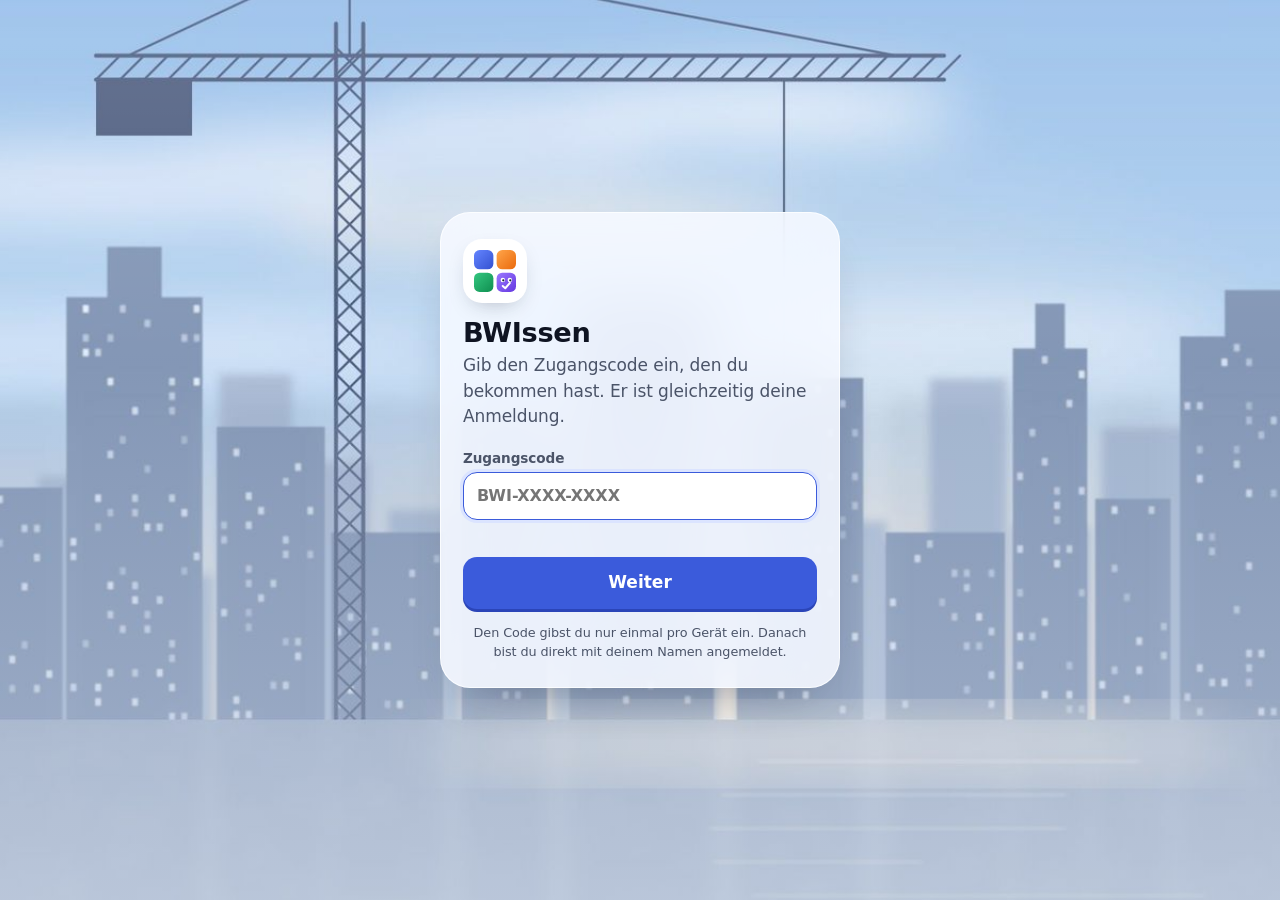
==== commit 16f21b99: "BWIssen: Kachel BK-Testat führt zu Karteikarten und Testat-Trainer Neuer MODULES-Eintrag (Datei kart" ====
--- a/index.html
+++ b/index.html
@@ -571,7 +571,6 @@
 @keyframes mkHopB{0%,38%,42%,84%,100%{transform:none}40%{transform:scaleY(.1)}88%{transform:translateY(-70px)}92%{transform:translateY(0)}95%{transform:translateY(-22px)}98%{transform:none}}
 @media (prefers-reduced-motion:reduce){.top .logo .mk *{animation:none!important}}
 </style>
-<link rel="stylesheet" href="bw-home.css?v=20261114a">
 
 <svg width="0" height="0" style="position:absolute" aria-hidden="true">
   <symbol id="i-cap" viewBox="0 0 24 24"><path d="M22 10L12 5 2 10l10 5 10-5z"/><path d="M6 12v5c3 2 9 2 12 0v-5"/></symbol>
@@ -768,10 +767,13 @@
    progress(){return Math.min(1,(+store.get("bp-total",0)||0)/100)}},
   {id:"baustoffkunde",prefix:"bk-",name:"Baustoffkunde",sub:"Baustoffe und ihre Kenngrößen",color:"#b4442f",file:"modul-baustoffkunde.html",exam:"2027-01-21",time:"08:00",
    progress(){return Math.min(1,(+store.get("bk-total",0)||0)/100)}},
+  {id:"bktestat",name:"BK-Testat",sub:"Karteikarten und Probetest",color:"#b4442f",file:"karteikarten/index.html",exam:"2026-12-02",time:"08:00",
+   progress(){return 0}},
   {id:"mechanik",prefix:"tm-",name:"Technische Mechanik",sub:"Statik",color:"#7048e8",file:"modul-mechanik.html",exam:"2027-01-29",time:"08:00",
    progress(){return Math.min(1,(+store.get("tm-total",0)||0)/100)}}
 ];
 
+if(typeof LOGOS==="object"&&LOGOS.baustoffkunde&&!LOGOS.bktestat)LOGOS.bktestat=LOGOS.baustoffkunde;
 const $=s=>document.querySelector(s);
 
 /* Laufender Countdown bis zur Klausur */
@@ -800,14 +802,6 @@
   {d:"2027-01-22",t:"08:00",n:"Buchführung und Jahresabschluss",f:"Klausur (K2)",id:"buchfuehrung",c:"#3b5bdb"},
   {d:"2027-01-29",t:"08:00",n:"Technische Mechanik",f:"Klausur (K2)",id:"mechanik",c:"#7048e8"}];
 let ppAll=false;
-/* Nova: gezeichnete Prüfungsphase als Messleiste (eigene Grafik) */
-const NV_SHORT={vwl:"VWL",bauphysik:"BK · BP",buchfuehrung:"BuF",mechanik:"TM"};
-function nvChart(nx){if(!PP.length)return "";const ds=PP.map(e=>new Date(e.d+"T12:00:00"));const a=new Date(Math.min(...ds)),b=new Date(Math.max(...ds));a.setDate(a.getDate()-1);b.setDate(b.getDate()+1);
-  const cols=[];for(const d=new Date(a);d<=b;d.setDate(d.getDate()+1))cols.push(new Date(d));
-  const H=[.72,.38,.58,.46,.66,.3];let k=0;
-  return `<div class="nv-ch" aria-hidden="true"><div class="nv-cg" style="--n:${cols.length}">${cols.map(d=>{const iso=d.toISOString().slice(0,10),e=PP.find(x=>x.d===iso),wd=d.getDay();
-    return `<span class="nv-cc${e&&e===nx?" nx":""}${wd===0||wd===6?" we":""}">${e?`<em style="--c:${e.c};bottom:${(H[k++%H.length]*100).toFixed(0)}%"><i></i>${NV_SHORT[e.id]||e.n.slice(0,3)}</em>`:""}<small>${d.getDate()}</small></span>`}).join("")}</div>
-    <div class="nv-cl"><span>${cols[0].toLocaleDateString("de-DE",{month:"long"})}</span><span>Prüfungsphase</span></div></div>`}
 function ppRender(){const el=$("#pp");if(!el)return;const t0=new Date();t0.setHours(0,0,0,0);
   const dd=e=>Math.round((new Date(e.d+"T00:00:00")-t0)/864e5);
   const up=PP.filter(e=>dd(e)>=0),nx=up[0];
@@ -824,7 +818,6 @@
   ${nx?`<button type="button" class="pp-next" style="--c:${nx.c}" ${can(nx)?`data-go="${nx.id}"`:""}>
     <span class="pp-cd"><span><b data-cdd="${nx.d}T${nx.t}">${n===0?"!":n}</b><small>${n===0?"heute":n===1?"Tag":"Tage"}</small></span></span>
     <span class="t"><small>Nächste Prüfung</small><b>${nx.n}</b><span>${lng(nx.d)}, ${nx.t} Uhr · ${nx.f}</span></span></button>`:""}
-  ${nvChart(nx)}
   <ul class="pp-l">${show.map(e=>{const k=dd(e);return `<li><button type="button" class="pp-r${k<0?" past":""}" style="--c:${e.c}" ${can(e)?`data-go="${e.id}"`:"disabled"}>
     <span class="pp-d"><small>${wd(e.d)}</small><b>${dn(e.d)}</b></span><span class="t"><b>${e.n}</b><span>${mo(e.d)} · ${e.t} Uhr · ${e.f}</span></span>
     <span class="pp-in">${inTxt(k)}</span></button></li>`}).join("")}</ul>
@@ -844,16 +837,6 @@
 const mLater=m=>{const v=store.get(m.prefix+"later",[]);return Array.isArray(v)?v.length:0};
 function todayPick(){const act=MODULES.filter(m=>m.file&&!m.soon);if(!act.length)return null;
   return act.map(m=>({m,s:(1.1-mProg(m))/Math.sqrt(Math.max(1,calDays(m.exam+"T08:00")))})).sort((a,b)=>b.s-a.s)[0].m}
-/* Nova: gezeichneter Messring für die Lernwoche (eigene Grafik) */
-function nvDial(st,wk){const C=150,P=(r,a)=>[C+r*Math.sin(a*Math.PI/180),C-r*Math.cos(a*Math.PI/180)].map(v=>v.toFixed(1));
-  let t="";for(let i=0;i<90;i++){const a=i*4,l=i%5===0?9:4,[x1,y1]=P(132,a),[x2,y2]=P(132-l,a);t+=`<line x1="${x1}" y1="${y1}" x2="${x2}" y2="${y2}"${i%5===0?' class="lg"':""}/>`}
-  let n="";wk.forEach((d,i)=>{const a=-120+i*40,[x,y]=P(104,a),[lx,ly]=P(80,a);
-    n+=`<g class="dd${d.on?" on":""}${d.t?" td":""}${d.f?" fu":""}">${d.t?`<circle cx="${x}" cy="${y}" r="11" class="hl"/>`:""}<circle cx="${x}" cy="${y}" r="${d.on?6:4.5}"/><text x="${lx}" y="${(+ly+4).toFixed(1)}">${d.l}</text></g>`});
-  return `<svg class="nv-dsvg" viewBox="0 0 300 300" aria-hidden="true"><defs><linearGradient id="nvIri" x1="0" y1="0" x2="1" y2="1"><stop offset="0" stop-color="#7c5cff"/><stop offset=".35" stop-color="#ff5fa2"/><stop offset=".6" stop-color="#ffb35c"/><stop offset=".8" stop-color="#5ce1ff"/><stop offset="1" stop-color="#7c5cff"/></linearGradient><radialGradient id="nvCore"><stop offset="0" stop-color="#8b5cff" stop-opacity=".55"/><stop offset=".6" stop-color="#d6368a" stop-opacity=".18"/><stop offset="1" stop-color="#d6368a" stop-opacity="0"/></radialGradient><pattern id="nvMesh" width="12" height="12" patternUnits="userSpaceOnUse"><path d="M12 0H0V12" fill="none" stroke="currentColor" stroke-width=".4" opacity=".25"/></pattern></defs>
-   <circle cx="150" cy="150" r="96" fill="url(#nvCore)"/><circle cx="150" cy="150" r="70" fill="url(#nvMesh)" class="mesh"/>
-   <g class="tk">${t}</g><circle cx="150" cy="150" r="104" fill="none" stroke="url(#nvIri)" stroke-width="2.4" class="iri"/><circle cx="150" cy="150" r="104" fill="none" stroke="url(#nvIri)" stroke-width="9" opacity=".25" class="iri glow"/>
-   <path d="M150 18v-10" class="pt"/><path d="M144 6h12l-6 9z" class="ptr"/>
-   ${n}<text x="150" y="160" class="big">${st}</text><text x="150" y="188" class="cap">${st===1?"Tag Lernserie":"Tage Lernserie"}</text></svg>`}
 function renderToday(){const el=$("#today");if(!el)return;
   $("#today-d").textContent=new Date().toLocaleDateString("de-DE",{weekday:"long",day:"numeric",month:"long"});
   const act=MODULES.filter(m=>m.file&&!m.soon),rec=todayPick();
@@ -863,29 +846,20 @@
   const last=MODULES.find(m=>m.id===store.get("app-last",null)&&m.file);
   const D=m=>calDays(m.exam+"T08:00");
   let h="";
-  const fd=(d,o)=>new Date(d).toLocaleDateString("de-DE",o);
-  if(rec){const dr=D(rec),ex=rec.exam+"T00:00:00",pp=Math.max(.08,Math.min(.92,1-dr/110));
-    h+=`<button type="button" class="hero nv" id="t-rec" style="--c:${rec.color}" aria-label="Empfehlung für heute: ${rec.name}, ${dr===0?"heute ist Klausur":"Klausur in "+dr+(dr===1?" Tag":" Tagen")}">
-    <span class="nv-h" aria-hidden="true"><span class="nv-ic">${LOGOS[rec.id]||""}</span><span class="nv-ht"><small>Empfehlung für heute</small><span>${rec.sub||""}</span></span><svg class="nv-arr" viewBox="0 0 24 24"><path d="M7 17 17 7M9 7h8v8"/></svg></span>
-    <span class="nv-name" aria-hidden="true">${rec.name}</span>
-    <span class="nv-sc" aria-hidden="true"><span class="nv-v"><b>${fd(Date.now(),{day:"numeric",month:"short"}).replace(".","")}</b><small>Heute</small></span><span class="nv-ru" style="--p:${pp}"><em>${dr===0?"heute":dr===1?"1 Tag":dr+" Tage"}</em></span><span class="nv-v r"><b>${fd(ex,{day:"numeric",month:"short"}).replace(".","")}</b><small>Klausur</small></span></span>
-    <span class="nv-bar" aria-hidden="true"><span class="nv-go"><svg viewBox="0 0 24 24"><path d="M5 12h14M13 6l6 6-6 6"/></svg></span><span>Jetzt lernen</span><span class="nv-more">•••</span></span></button>`}
-  {const now=new Date(),wd=(now.getDay()+6)%7,wk=[];for(let i=0;i<7;i++){const x=new Date(now.getFullYear(),now.getMonth(),now.getDate()-wd+i,12);wk.push({k:x.toISOString().slice(0,10),t:i===wd,f:i>wd,l:"MDMDFSS"[i]})}
-    const lw=wk.filter(x=>days.has(x.k)).length;
-    h+=`<button type="button" class="nv-dial" id="t-streak" aria-label="Lernserie ${st} ${st===1?"Tag":"Tage"}, diese Woche an ${lw} von 7 Tagen gelernt. Kalender öffnen">${nvDial(st,wk.map(x=>({...x,on:days.has(x.k)})))}
-    <span class="nv-an a1" aria-hidden="true"><i></i><small>Diese Woche</small><b>${lw} von 7 Tagen</b></span>
-    <span class="nv-an a2" aria-hidden="true"><i></i><small>${nx?"Nächste Klausur":"Klausuren"}</small><b>${nx?fd(nx.d+"T00:00:00",{day:"numeric",month:"short"}).replace(".",""):"keine"}</b></span>
-    <span class="nv-pill" aria-hidden="true"><span>Lernkalender</span><svg viewBox="0 0 24 24"><path d="M7 17 17 7M9 7h8v8"/></svg></span></button>`}
-  h+=`<div class="duo"><button type="button" class="stat nv-p" id="t-weak" style="--c:#6d3cff" aria-label="Deine Schwächen: ${wSum} Fragen zum Wiederholen"><b>${wSum}<small>${wSum===1?"Frage":"Fragen"}</small></b><span>${wSum?"zum Wiederholen":"Schwere Fragen markieren"}</span><i class="nv-dt" aria-hidden="true"></i></button>`;
-  h+=nx?`<button type="button" class="stat nv-p" id="t-exam" style="--c:${nx.c}"><b><span data-cdd="${nx.d}T${nx.t}">${D({exam:nx.d})}</span><small>Tage</small></b><span>bis zur Klausur ${(nxM?nxM.name:nx.n).replace(/[<>&]/g,"")}</span><i class="nv-dt" aria-hidden="true"></i></button>`:`<div class="stat nv-p" style="--c:#6d3cff"><b>–</b><span>Keine Termine</span></div>`;
+  if(rec)h+=`<button type="button" class="hero" id="t-rec" style="--c:${rec.color}"><span class="hero-art" aria-hidden="true"><span class="orb"></span>${LOGOS[rec.id]||""}</span>
+    <span class="hero-t"><small>Empfehlung für heute</small><b>${rec.name}</b><span>${D(rec)===0?"Heute ist Klausur":"Klausur in "+D(rec)+(D(rec)===1?" Tag":" Tagen")}</span></span></button>`;
+  h+=`<div class="duo"><button type="button" class="stat" id="t-streak" style="--c:#f76707"><small>Lernserie</small><b>${st}</b><span>${st===1?"Tag":"Tage"} am Stück</span><svg class="i st-ic"><use href="#i-flame"/></svg></button>`;
+  h+=nx?`<button type="button" class="stat" id="t-exam" style="--c:${nx.c}"><small>Nächste Prüfung</small><b data-cdd="${nx.d}T${nx.t}">${D({exam:nx.d})}</b><span>Tage · ${(nxM?nxM.name:nx.n).replace(/[<>&]/g,"")}</span></button>`:`<div class="stat"><small>Prüfungen</small><b>–</b><span>Keine Termine</span></div>`;
   h+=`</div>`;
+  const wTop=weak[0];
+  h+=`<button type="button" class="rowc" id="t-weak" style="--c:#e8590c"><span class="rc-ic"><svg viewBox="0 0 24 24"><path d="M12 3.5l2.6 5.3 5.9.9-4.3 4.1 1 5.8L12 16.8l-5.2 2.8 1-5.8-4.3-4.1 5.9-.9z"/></svg></span><span class="rc-t"><b>Deine Schwächen</b><small>${wSum?wSum+(wSum===1?" Frage":" Fragen")+" zum Wiederholen":"Markiere schwere Fragen mit „Kann ich noch nicht“"}</small></span><svg class="chev" viewBox="0 0 24 24"><path d="M9 6l6 6-6 6"/></svg></button>`;
   if(last&&last!==rec)h+=`<button type="button" class="rowc" id="t-last" style="--c:${last.color}"><span class="rc-ic logo">${LOGOS[last.id]||""}</span><span class="rc-t"><b>Weiterlernen</b><small>${last.name} · da, wo du aufgehört hast</small></span><svg class="chev" viewBox="0 0 24 24"><path d="M9 6l6 6-6 6"/></svg></button>`;
-  h+=`<h2 class="sec">Schnell rein</h2><div class="quick">${act.map(m=>`<button type="button" data-q="${m.id}" style="--c:${m.color}"${rec&&m.id===rec.id?' class="on"':""}><span class="q-ic">${LOGOS[m.id]||""}</span><span>${m.name}</span></button>`).join("")}</div>`;
+  h+=`<h2 class="sec">Schnell rein</h2><div class="quick">${act.map(m=>`<button type="button" data-q="${m.id}" style="--c:${m.color}"><span class="q-ic">${LOGOS[m.id]||""}</span><span>${m.name}</span></button>`).join("")}</div>`;
   el.innerHTML=h;
   if(rec)$("#t-rec").onclick=()=>tdOpen(rec,$("#t-rec"));
   $("#t-streak").onclick=()=>$("#streak").click();
   const te=$("#t-exam");if(te)te.onclick=()=>{location.hash="termine"};
-  const wTop=weak[0];$("#t-weak").onclick=()=>{if(wSum&&wTop)location.hash=wTop.m.id+"/schwach";else if(rec)location.hash=rec.id+"/fragen"};
+  $("#t-weak").onclick=()=>{if(wSum&&wTop)location.hash=wTop.m.id+"/schwach";else if(rec)location.hash=rec.id+"/fragen"};
   const tl=$("#t-last");if(tl)tl.onclick=()=>{location.hash=last.id};
   el.querySelectorAll("[data-q]").forEach(b=>b.onclick=()=>{location.hash=b.dataset.q})}
 function tdOpen(m,from){const c=$("#td-card"),d=calDays(m.exam+"T08:00"),n=mLater(m);
@@ -903,7 +877,7 @@
 $("#td").addEventListener("click",e=>{if(e.target.id==="td")tdClose()});
 document.addEventListener("keydown",e=>{if(e.key==="Escape")tdClose()});
 
-const BWV="20261114a";function fLoad(f,u){try{f.contentWindow.location.replace(new URL(u,location.href).href)}catch(e){f.src=u}}
+const BWV="20261112a";function fLoad(f,u){try{f.contentWindow.location.replace(new URL(u,location.href).href)}catch(e){f.src=u}}
 function openModule(m,sub){
   if(!m.file){$("#wait-h").textContent=m.waitTitle||"Fast da";$("#wait-p").textContent=m.waitText||"Dieses Modul ist noch leer.";$("#wait").hidden=false;$("#wait-ok").focus();return}
   const f=$("#mod");let cur=f.dataset.src;try{const h=f.contentWindow.location.href;cur=h.startsWith("about:")?"":h.split("#")[0].split("?")[0].split("/").pop()}catch(e){}if(cur!==m.file){fLoad(f,m.file+"?v="+BWV+(sub?"#"+sub:""));f.dataset.src=m.file;f.title=m.name}else if(sub){fLoad(f,m.file+"#"+sub)}
@@ -955,7 +929,7 @@
 /* Einstellungen: Darstellung und Zurücksetzen (immer mit Nachfrage, alles komplett mit doppelter Nachfrage) */
 const MQ_DARK=matchMedia("(prefers-color-scheme: dark)");
 function applyTheme(){const t=store.get("app-theme","auto"),d=t==="dark"||(t==="auto"&&MQ_DARK.matches);document.documentElement.classList.toggle("dark",d);document.documentElement.dataset.th=d?"dark":"light";
-  const mc=document.querySelector('meta[name="theme-color"]');if(mc)mc.content=d?"#09080f":"#f2f0f8";try{$("#mod").contentWindow.postMessage({bwTheme:1},"*")}catch(e){}
+  const mc=document.querySelector('meta[name="theme-color"]');if(mc)mc.content=d?"#1a1b20":"#f6f8fc";try{$("#mod").contentWindow.postMessage({bwTheme:1},"*")}catch(e){}
   document.querySelectorAll("[data-theme-set]").forEach(b=>b.setAttribute("aria-pressed",b.dataset.themeSet===t))}
 document.querySelectorAll("[data-theme-set]").forEach(b=>b.onclick=()=>{store.set("app-theme",b.dataset.themeSet);applyTheme();profSave();push()});
 try{MQ_DARK.addEventListener("change",applyTheme)}catch(e){}
